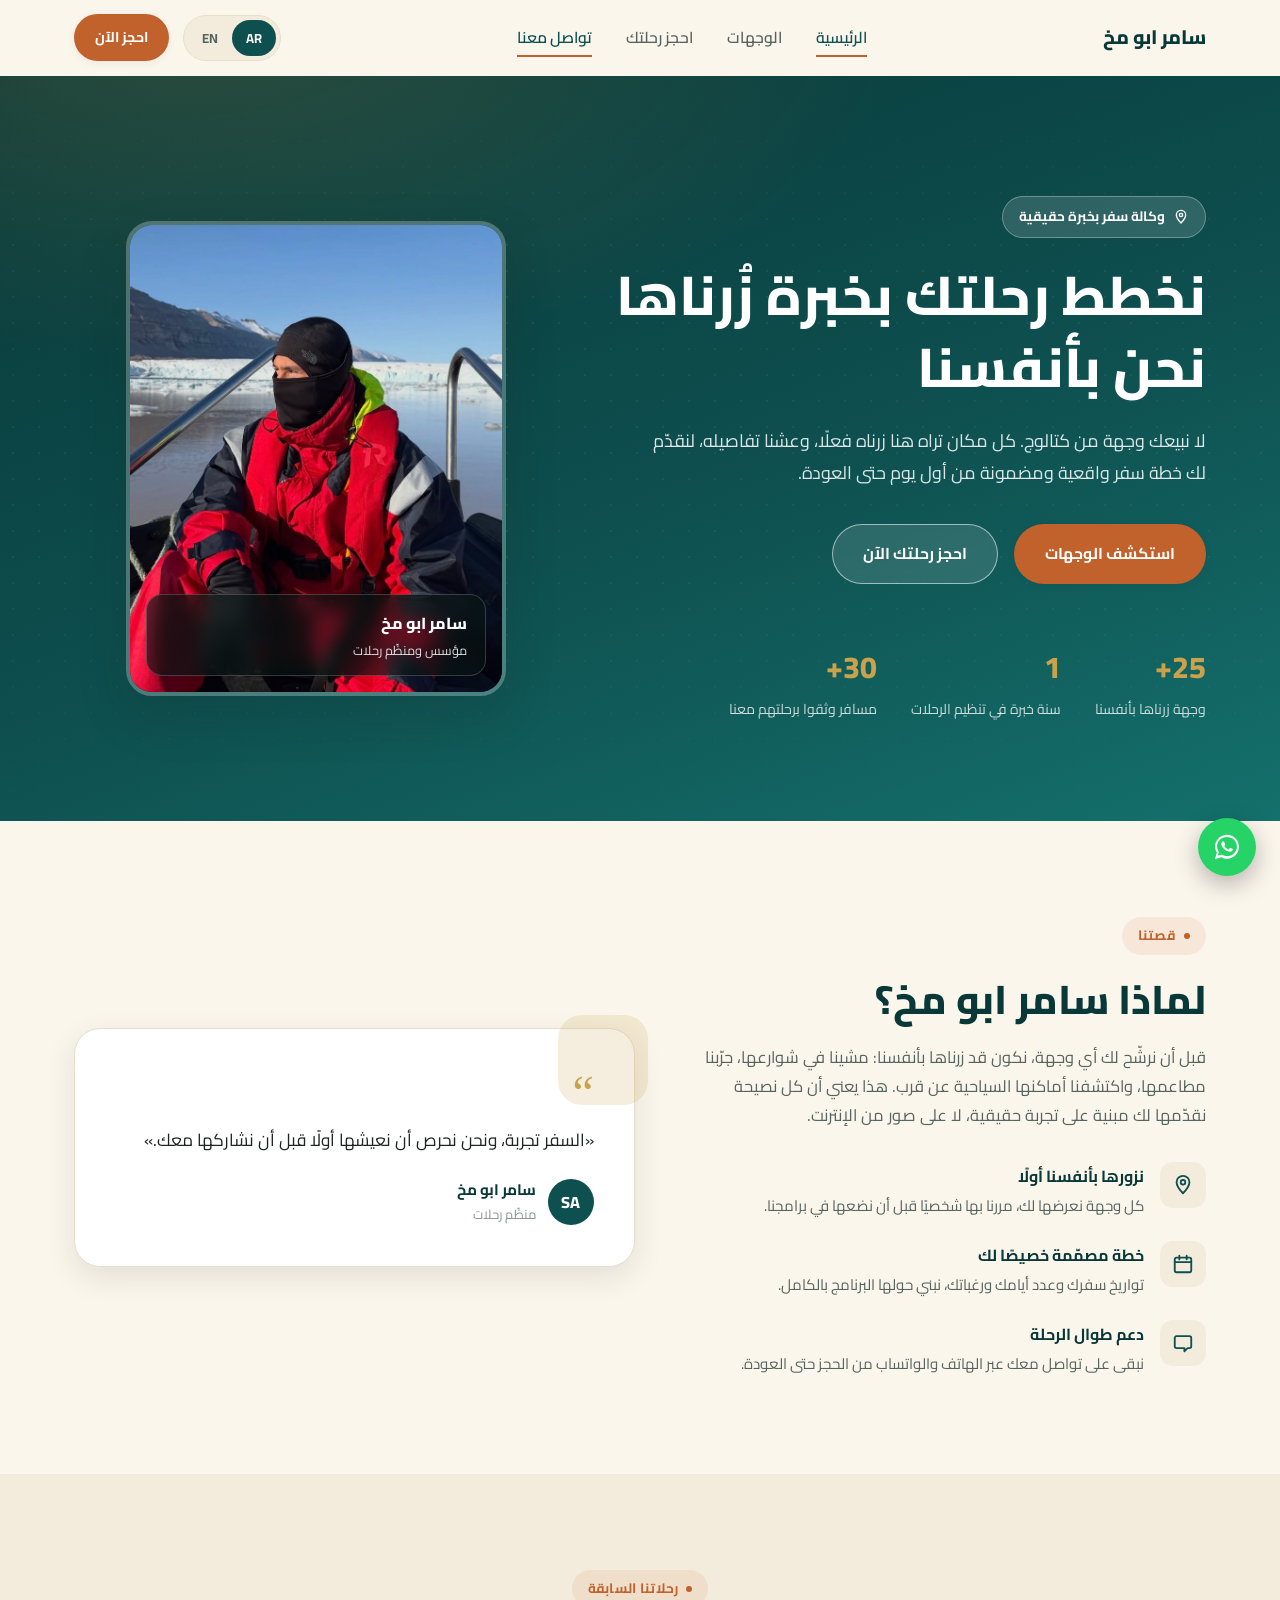
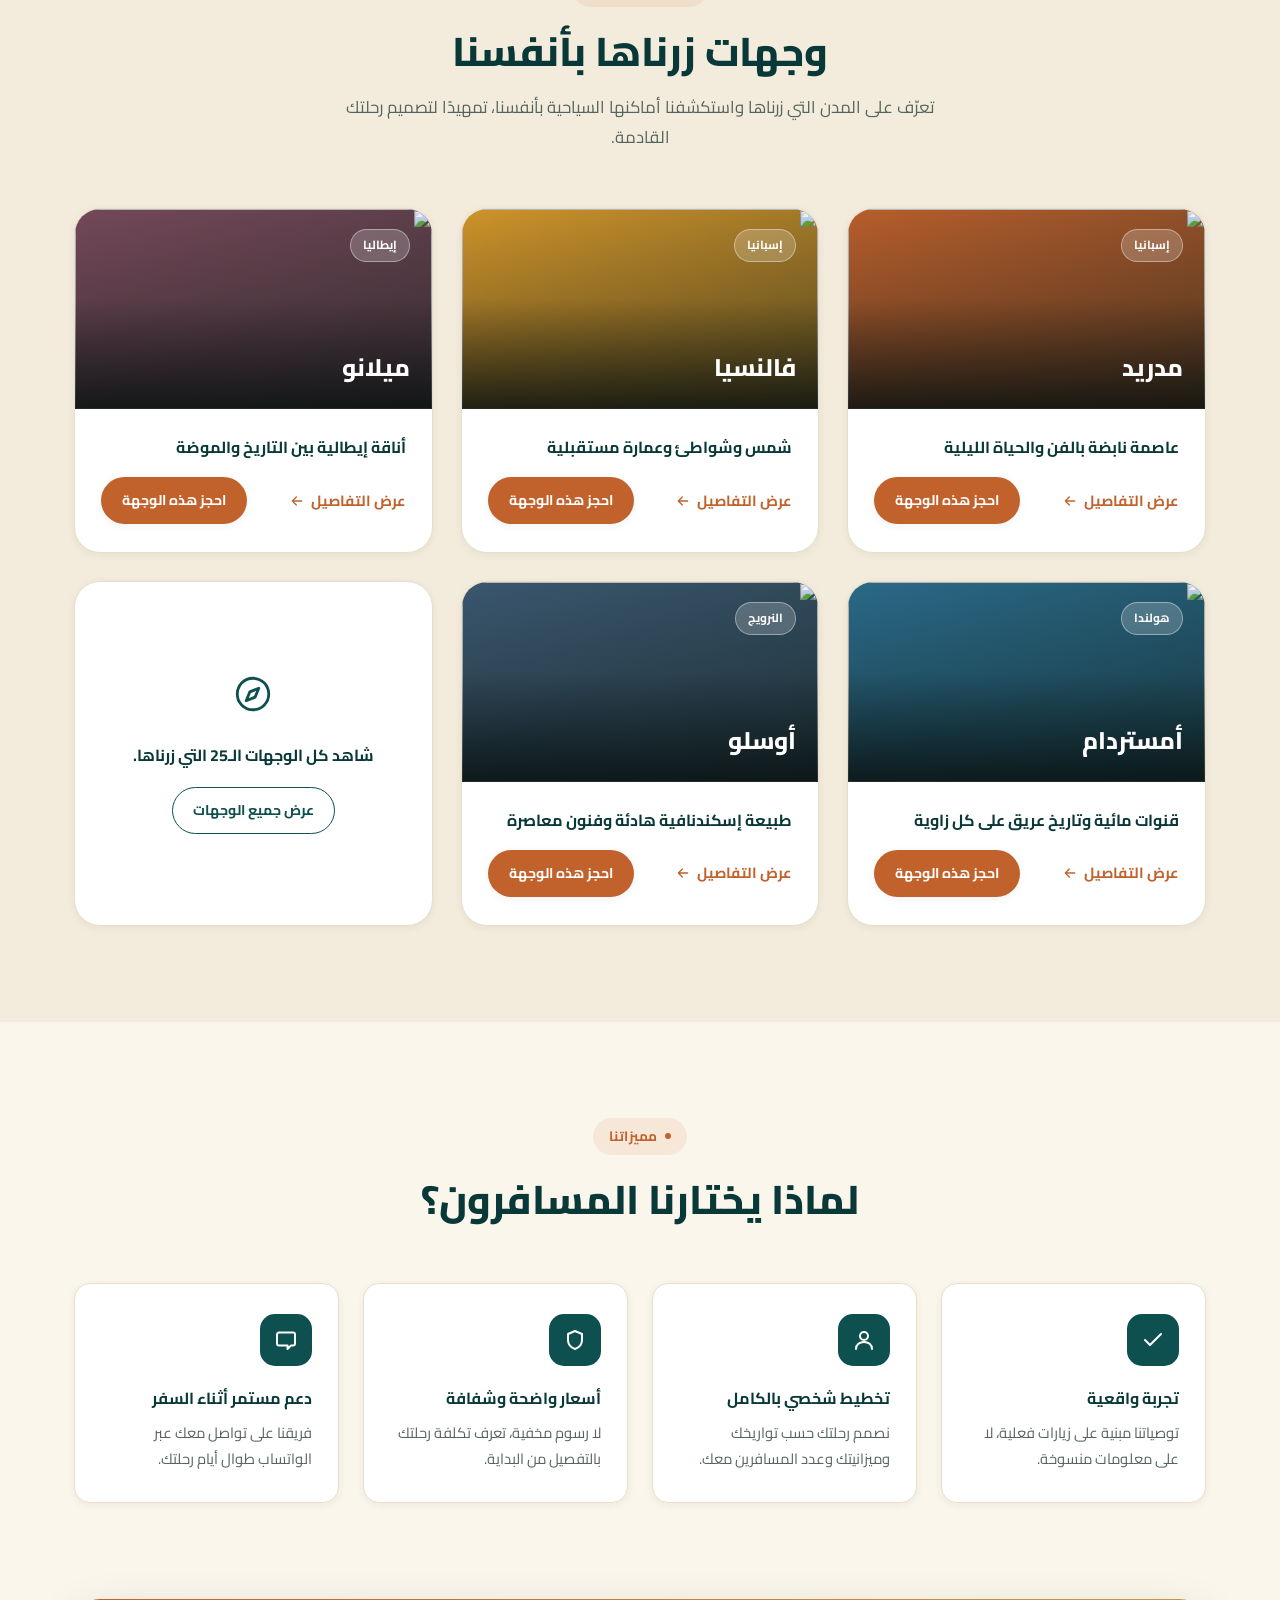
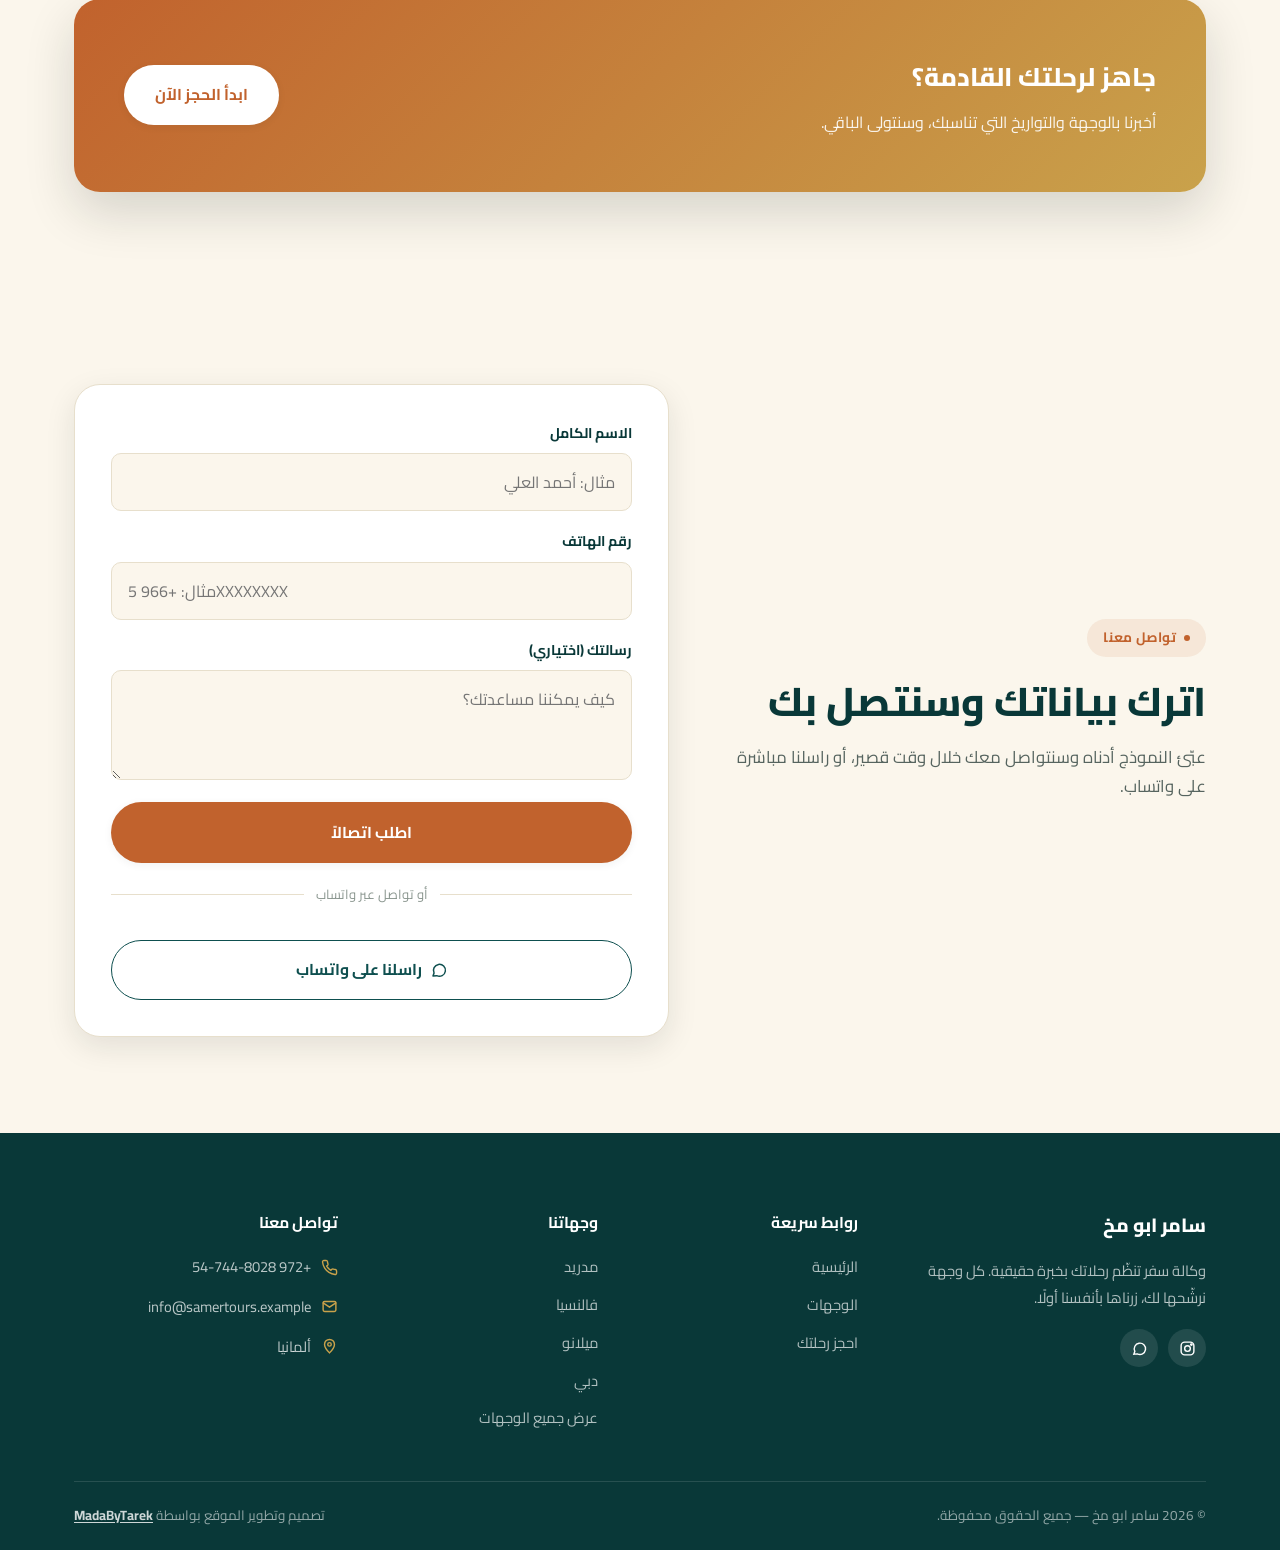
==== index.html @ 6be9bb7d "Initial commit: Samer Abu Mock travel agency website Bilingual (Arabic/English) static site with: - " ====
<!DOCTYPE html>
<html lang="ar" dir="rtl">
<head>
<meta charset="UTF-8">
<meta name="viewport" content="width=device-width, initial-scale=1.0">
<title data-i18n-title="hero_title">سامر ابو مخ | وكالة سفر بخبرة حقيقية</title>
<meta name="description" content="سامر ابو مخ: وكالة سفر تنظّم رحلاتك بخبرة حقيقية. نزور الوجهة بأنفسنا قبل أن نرشّحها لك.">
<link rel="icon" href="data:image/svg+xml,%3Csvg xmlns='http://www.w3.org/2000/svg' viewBox='0 0 24 24'%3E%3Crect width='24' height='24' rx='6' fill='%230E4F4F'/%3E%3Cpath d='M12 5l2.5 5L20 12l-5.5 2L12 19l-2.5-5L4 12l5.5-2z' fill='%23C9A24B'/%3E%3C/svg%3E">
<link rel="stylesheet" href="assets/css/style.css">
</head>
<body>
<a class="skip-link" href="#main" data-i18n="skip_to_content">تخطي إلى المحتوى</a>

<!-- ============ HEADER ============ -->
<header class="site-header">
  <div class="container header-inner">
    <a href="index.html" class="brand">
      <span data-i18n="brand_name">سامر ابو مخ</span>
    </a>
    <nav class="main-nav" id="mainNav">
      <a href="index.html" data-i18n="nav_home">الرئيسية</a>
      <a href="destinations.html" data-i18n="nav_destinations">الوجهات</a>
      <a href="booking.html" data-i18n="nav_booking">احجز رحلتك</a>
      <a href="index.html#contact" data-i18n="nav_contact">تواصل معنا</a>
    </nav>
    <div class="header-actions">
      <div class="lang-switch" role="group" aria-label="Language / اللغة">
        <button type="button" class="lang-btn" data-lang="ar">AR</button>
        <button type="button" class="lang-btn" data-lang="en">EN</button>
      </div>
      <a href="booking.html" class="btn btn-primary btn-sm" data-i18n="nav_cta">احجز الآن</a>
      <button class="nav-toggle" id="navToggle" aria-label="menu" aria-expanded="false">☰</button>
    </div>
  </div>
</header>

<main id="main">

  <!-- ============ HERO ============ -->
  <section class="hero">
    <div class="container hero-inner">
      <div>
        <div class="hero-eyebrow reveal">
          <svg viewBox="0 0 24 24" fill="none" stroke="currentColor" stroke-width="2" stroke-linecap="round" stroke-linejoin="round"><path d="M12 21s7-7.2 7-12a7 7 0 1 0-14 0c0 4.8 7 12 7 12z"/><circle cx="12" cy="9" r="2.5"/></svg>
          <span data-i18n="hero_eyebrow">وكالة سفر بخبرة حقيقية</span>
        </div>
        <h1 class="hero-title reveal" data-i18n="hero_title">نخطط رحلتك بخبرة زُرناها نحن بأنفسنا</h1>
        <p class="hero-subtitle reveal reveal-delay-1" data-i18n="hero_subtitle">لا نبيعك وجهة من كتالوج. كل مكان تراه هنا زرناه فعلًا، وعشنا تفاصيله، لنقدّم لك خطة سفر واقعية ومضمونة من أول يوم حتى العودة.</p>
        <div class="hero-actions reveal reveal-delay-2">
          <a href="destinations.html" class="btn btn-primary" data-i18n="hero_cta_primary">استكشف الوجهات</a>
          <a href="booking.html" class="btn btn-ghost-light" data-i18n="hero_cta_secondary">احجز رحلتك الآن</a>
        </div>
        <div class="hero-stats reveal reveal-delay-3">
          <div>
            <div class="hero-stat-num" data-i18n="stat_destinations_number">25+</div>
            <div class="hero-stat-label" data-i18n="stat_destinations_label">وجهة زرناها بأنفسنا</div>
          </div>
          <div>
            <div class="hero-stat-num" data-i18n="stat_years_number">10+</div>
            <div class="hero-stat-label" data-i18n="stat_years_label">سنوات خبرة في تنظيم الرحلات</div>
          </div>
          <div>
            <div class="hero-stat-num" data-i18n="stat_travelers_number">500+</div>
            <div class="hero-stat-label" data-i18n="stat_travelers_label">مسافر وثقوا برحلتهم معنا</div>
          </div>
        </div>
      </div>

      <div class="hero-visual reveal reveal-delay-2">
        <div class="hero-photo-frame">
          <div class="hero-photo-placeholder">
            <svg viewBox="0 0 24 24" fill="none" stroke="currentColor" stroke-width="1.6" stroke-linecap="round" stroke-linejoin="round"><circle cx="12" cy="8" r="4"/><path d="M4 21c0-4.4 3.6-7 8-7s8 2.6 8 7"/></svg>
            <span data-i18n="hero_photo_placeholder_text">أضف صورة سامر هنا: assets/img/samer-hero.jpg</span>
          </div>
          <img src="assets/img/samer-hero.jpg" data-i18n-alt="hero_photo_alt" alt="" onerror="this.style.display='none'">
          <div class="hero-photo-badge">
            <div class="hero-photo-badge-name" data-i18n="brand_name">سامر ابو مخ</div>
            <div class="hero-photo-badge-role" data-i18n="hero_photo_role">مؤسس ومنظّم رحلات</div>
          </div>
        </div>
      </div>
    </div>
  </section>

  <!-- ============ ABOUT ============ -->
  <section>
    <div class="container about-grid">
      <div class="reveal">
        <div class="eyebrow" data-i18n="about_eyebrow">قصتنا</div>
        <h2 class="section-title" data-i18n="about_title">لماذا سامر ابو مخ؟</h2>
        <p style="margin-top:16px; color:var(--color-ink-soft); font-size:1.03rem;" data-i18n="about_text">قبل أن نرشّح لك أي وجهة، نكون قد زرناها بأنفسنا: مشينا في شوارعها، جرّبنا مطاعمها، واكتشفنا أماكنها السياحية عن قرب. هذا يعني أن كل نصيحة نقدّمها لك مبنية على تجربة حقيقية، لا على صور من الإنترنت.</p>

        <div class="about-points">
          <div class="about-point">
            <span class="about-point-icon"><svg viewBox="0 0 24 24" fill="none" stroke="currentColor" stroke-width="2" stroke-linecap="round" stroke-linejoin="round"><path d="M12 21s7-7.2 7-12a7 7 0 1 0-14 0c0 4.8 7 12 7 12z"/><circle cx="12" cy="9" r="2.5"/></svg></span>
            <div>
              <div class="about-point-title" data-i18n="about_point_1_title">نزورها بأنفسنا أولًا</div>
              <div class="about-point-desc" data-i18n="about_point_1_desc">كل وجهة نعرضها لك، مررنا بها شخصيًا قبل أن نضعها في برامجنا.</div>
            </div>
          </div>
          <div class="about-point">
            <span class="about-point-icon"><svg viewBox="0 0 24 24" fill="none" stroke="currentColor" stroke-width="2" stroke-linecap="round" stroke-linejoin="round"><rect x="3" y="5" width="18" height="16" rx="2"/><path d="M3 10h18M8 3v4M16 3v4"/></svg></span>
            <div>
              <div class="about-point-title" data-i18n="about_point_2_title">خطة مصمّمة خصيصًا لك</div>
              <div class="about-point-desc" data-i18n="about_point_2_desc">تواريخ سفرك وعدد أيامك ورغباتك، نبني حولها البرنامج بالكامل.</div>
            </div>
          </div>
          <div class="about-point">
            <span class="about-point-icon"><svg viewBox="0 0 24 24" fill="none" stroke="currentColor" stroke-width="2" stroke-linecap="round" stroke-linejoin="round"><path d="M21 15.5a2 2 0 0 1-2 2h-2l-3.5 3.5V17.5H5a2 2 0 0 1-2-2v-9a2 2 0 0 1 2-2h14a2 2 0 0 1 2 2z"/></svg></span>
            <div>
              <div class="about-point-title" data-i18n="about_point_3_title">دعم طوال الرحلة</div>
              <div class="about-point-desc" data-i18n="about_point_3_desc">نبقى على تواصل معك عبر الهاتف والواتساب من الحجز حتى العودة.</div>
            </div>
          </div>
        </div>
      </div>

      <div class="about-panel reveal reveal-delay-1">
        <div class="quote-mark">“</div>
        <p data-i18n="about_quote">«السفر تجربة، ونحن نحرص أن نعيشها أولًا قبل أن نشاركها معك.»</p>
        <div class="about-panel-foot">
          <span class="about-panel-avatar">SA</span>
          <div>
            <div class="about-panel-name" data-i18n="about_quote_name">سامر ابو مخ</div>
            <div class="about-panel-role" data-i18n="about_quote_role">منظّم رحلات</div>
          </div>
        </div>
      </div>
    </div>
  </section>

  <!-- ============ FEATURED DESTINATIONS ============ -->
  <section class="section-alt">
    <div class="container">
      <div class="section-head reveal">
        <div class="eyebrow" data-i18n="section_destinations_eyebrow">رحلاتنا السابقة</div>
        <h2 class="section-title" data-i18n="section_destinations_title">وجهات زرناها بأنفسنا</h2>
        <p class="section-subtitle" data-i18n="section_destinations_subtitle">تعرّف على المدن التي زرناها واستكشفنا أماكنها السياحية بأنفسنا، تمهيدًا لتصميم رحلتك القادمة.</p>
      </div>

      <div class="dest-grid" id="featuredDestGrid">
        <!-- Featured cards injected by assets/js/main.js from DESTINATIONS data -->
      </div>
    </div>
  </section>

  <!-- ============ WHY CHOOSE US ============ -->
  <section>
    <div class="container">
      <div class="section-head reveal">
        <div class="eyebrow" data-i18n="why_eyebrow">مميزاتنا</div>
        <h2 class="section-title" data-i18n="why_title">لماذا يختارنا المسافرون؟</h2>
      </div>
      <div class="why-grid">
        <div class="why-card reveal">
          <span class="why-icon"><svg viewBox="0 0 24 24" fill="none" stroke="#fff" stroke-width="2" stroke-linecap="round" stroke-linejoin="round"><path d="M20 6L9 17l-5-5"/></svg></span>
          <div class="why-title" data-i18n="why_1_title">تجربة واقعية</div>
          <div class="why-desc" data-i18n="why_1_desc">توصياتنا مبنية على زيارات فعلية، لا على معلومات منسوخة.</div>
        </div>
        <div class="why-card reveal reveal-delay-1">
          <span class="why-icon"><svg viewBox="0 0 24 24" fill="none" stroke="#fff" stroke-width="2" stroke-linecap="round" stroke-linejoin="round"><circle cx="12" cy="8" r="4"/><path d="M4 21c0-4.4 3.6-7 8-7s8 2.6 8 7"/></svg></span>
          <div class="why-title" data-i18n="why_2_title">تخطيط شخصي بالكامل</div>
          <div class="why-desc" data-i18n="why_2_desc">نصمم رحلتك حسب تواريخك وميزانيتك وعدد المسافرين معك.</div>
        </div>
        <div class="why-card reveal reveal-delay-2">
          <span class="why-icon"><svg viewBox="0 0 24 24" fill="none" stroke="#fff" stroke-width="2" stroke-linecap="round" stroke-linejoin="round"><path d="M12 3l7 3v6c0 4.5-3 7.5-7 9-4-1.5-7-4.5-7-9V6z"/></svg></span>
          <div class="why-title" data-i18n="why_3_title">أسعار واضحة وشفافة</div>
          <div class="why-desc" data-i18n="why_3_desc">لا رسوم مخفية، تعرف تكلفة رحلتك بالتفصيل من البداية.</div>
        </div>
        <div class="why-card reveal reveal-delay-3">
          <span class="why-icon"><svg viewBox="0 0 24 24" fill="none" stroke="#fff" stroke-width="2" stroke-linecap="round" stroke-linejoin="round"><path d="M21 15.5a2 2 0 0 1-2 2h-2l-3.5 3.5V17.5H5a2 2 0 0 1-2-2v-9a2 2 0 0 1 2-2h14a2 2 0 0 1 2 2z"/></svg></span>
          <div class="why-title" data-i18n="why_4_title">دعم مستمر أثناء السفر</div>
          <div class="why-desc" data-i18n="why_4_desc">فريقنا على تواصل معك عبر الواتساب طوال أيام رحلتك.</div>
        </div>
      </div>
    </div>
  </section>

  <!-- ============ CTA BANNER ============ -->
  <section style="padding-top:0;">
    <div class="container">
      <div class="cta-banner reveal">
        <div>
          <div class="cta-banner-title" data-i18n="cta_banner_title">جاهز لرحلتك القادمة؟</div>
          <div class="cta-banner-sub" data-i18n="cta_banner_sub">أخبرنا بالوجهة والتواريخ التي تناسبك، وسنتولى الباقي.</div>
        </div>
        <a href="booking.html" class="btn btn-primary" data-i18n="cta_banner_button">ابدأ الحجز الآن</a>
      </div>
    </div>
  </section>

  <!-- ============ CONTACT US (call-back form) ============ -->
  <section id="contact">
    <div class="container contact-grid">
      <div class="reveal">
        <div class="eyebrow" data-i18n="contact_section_eyebrow">تواصل معنا</div>
        <h2 class="section-title" data-i18n="contact_section_title">اترك بياناتك وسنتصل بك</h2>
        <p class="section-subtitle" style="margin-inline:0;" data-i18n="contact_section_subtitle">عبّئ النموذج أدناه وسنتواصل معك خلال وقت قصير، أو راسلنا مباشرة على واتساب.</p>
      </div>

      <div class="reveal reveal-delay-1">
        <div class="contact-form-card" id="contactFormCard">
          <form id="contactForm" novalidate>
            <input type="hidden" name="_subject" value="طلب تواصل جديد من موقع سامر ابو مخ">
            <input type="text" name="_gotcha" style="display:none">

            <div class="form-group" style="margin-bottom:18px;">
              <label for="contactName" data-i18n="contact_form_name_label">الاسم الكامل <span class="req">*</span></label>
              <input type="text" id="contactName" name="name" class="form-control" required data-i18n-placeholder="contact_form_name_placeholder" placeholder="مثال: أحمد العلي">
            </div>
            <div class="form-group" style="margin-bottom:18px;">
              <label for="contactPhone" data-i18n="contact_form_phone_label">رقم الهاتف <span class="req">*</span></label>
              <input type="tel" id="contactPhone" name="phone" class="form-control" required data-i18n-placeholder="form_phone_placeholder" placeholder="مثال: +966 5XXXXXXXX">
            </div>
            <div class="form-group" style="margin-bottom:22px;">
              <label for="contactMessage" data-i18n="contact_form_message_label">رسالتك (اختياري)</label>
              <textarea id="contactMessage" name="message" class="form-control" data-i18n-placeholder="contact_form_message_placeholder" placeholder="كيف يمكننا مساعدتك؟"></textarea>
            </div>

            <button type="submit" class="btn btn-primary btn-block" id="contactSubmitBtn">
              <span id="contactSubmitLabel" data-i18n="contact_form_submit">اطلب اتصالاً</span>
            </button>
          </form>

          <div class="contact-form-divider" data-i18n="contact_form_whatsapp_cta">أو تواصل عبر واتساب</div>
          <a href="https://wa.me/972547448028" target="_blank" rel="noopener" class="btn btn-outline contact-whatsapp-btn">
            <svg viewBox="0 0 24 24" width="18" height="18" fill="none" stroke="currentColor" stroke-width="2" stroke-linecap="round" stroke-linejoin="round"><path d="M4 20l1.4-4A8 8 0 1 1 9 19.6z"/></svg>
            <span data-i18n="booking_whatsapp_us">راسلنا على واتساب</span>
          </a>
        </div>

        <div class="form-status success hidden" id="contactFormSuccess">
          <svg viewBox="0 0 24 24" fill="none" stroke="currentColor" stroke-width="2" stroke-linecap="round" stroke-linejoin="round"><circle cx="12" cy="12" r="10"/><path d="M8 12l3 3 5-6"/></svg>
          <div>
            <div class="form-status-title" data-i18n="contact_form_success_title">تم استلام طلبك!</div>
            <div class="form-status-text" data-i18n="contact_form_success_text">شكرًا لك، سنتصل بك في أقرب وقت ممكن.</div>
          </div>
        </div>
        <div class="form-status error hidden" id="contactFormError">
          <svg viewBox="0 0 24 24" fill="none" stroke="currentColor" stroke-width="2" stroke-linecap="round" stroke-linejoin="round"><circle cx="12" cy="12" r="10"/><path d="M12 8v5M12 16h.01"/></svg>
          <div>
            <div class="form-status-title" data-i18n="form_error_title">لم نتمكن من إرسال طلبك</div>
            <div class="form-status-text" data-i18n="form_error_text">حدث خطأ أثناء إرسال الطلب. حاول مرة أخرى أو تواصل معنا مباشرة عبر الواتساب.</div>
          </div>
        </div>
      </div>
    </div>
  </section>

</main>

<!-- ============ FOOTER ============ -->
<footer class="site-footer">
  <div class="container">
    <div class="footer-grid">
      <div>
        <div class="footer-brand">
          <span data-i18n="brand_name">سامر ابو مخ</span>
        </div>
        <p class="footer-about-text" data-i18n="footer_about_text">وكالة سفر تنظّم رحلاتك بخبرة حقيقية. كل وجهة نرشّحها لك، زرناها بأنفسنا أولًا.</p>
        <div class="footer-social">
          <a href="https://www.instagram.com/samer315/" target="_blank" rel="noopener" aria-label="Instagram"><svg viewBox="0 0 24 24" fill="none" stroke="#fff" stroke-width="2"><rect x="3" y="3" width="18" height="18" rx="5"/><circle cx="12" cy="12" r="4"/><circle cx="17.5" cy="6.5" r="1"/></svg></a>
          <a href="#" aria-label="WhatsApp"><svg viewBox="0 0 24 24" fill="none" stroke="#fff" stroke-width="2"><path d="M4 20l1.4-4A8 8 0 1 1 9 19.6z"/></svg></a>
        </div>
      </div>

      <div>
        <div class="footer-col-title" data-i18n="footer_links_title">روابط سريعة</div>
        <div class="footer-links">
          <a href="index.html" data-i18n="nav_home">الرئيسية</a>
          <a href="destinations.html" data-i18n="nav_destinations">الوجهات</a>
          <a href="booking.html" data-i18n="nav_booking">احجز رحلتك</a>
        </div>
      </div>

      <div>
        <div class="footer-col-title" data-i18n="footer_destinations_title">وجهاتنا</div>
        <div class="footer-links">
          <a href="destination.html?id=madrid" data-i18n="dest_madrid_name">مدريد</a>
          <a href="destination.html?id=valencia" data-i18n="dest_valencia_name">فالنسيا</a>
          <a href="destination.html?id=milano" data-i18n="dest_milano_name">ميلانو</a>
          <a href="destination.html?id=dubai" data-i18n="dest_dubai_name">دبي</a>
          <a href="destinations.html" data-i18n="view_all_destinations">عرض جميع الوجهات</a>
        </div>
      </div>

      <div>
        <div class="footer-col-title" data-i18n="footer_contact_title">تواصل معنا</div>
        <div class="footer-contact-item">
          <svg viewBox="0 0 24 24" fill="none" stroke="currentColor" stroke-width="2" stroke-linecap="round" stroke-linejoin="round"><path d="M22 16.9v3a2 2 0 0 1-2.2 2 19.8 19.8 0 0 1-8.6-3 19.5 19.5 0 0 1-6-6 19.8 19.8 0 0 1-3-8.7A2 2 0 0 1 4.1 2h3a2 2 0 0 1 2 1.7c.1 1 .3 2 .7 2.9a2 2 0 0 1-.4 2.1L8 10a16 16 0 0 0 6 6l1.3-1.4a2 2 0 0 1 2.1-.4c.9.4 1.9.6 2.9.7a2 2 0 0 1 1.7 2z"/></svg>
          <span data-i18n="footer_phone_value">+972 54-744-8028</span>
        </div>
        <div class="footer-contact-item">
          <svg viewBox="0 0 24 24" fill="none" stroke="currentColor" stroke-width="2" stroke-linecap="round" stroke-linejoin="round"><rect x="3" y="5" width="18" height="14" rx="2"/><path d="M3 7l9 6 9-6"/></svg>
          <span data-i18n="footer_email_value">info@samertours.example</span>
        </div>
        <div class="footer-contact-item">
          <svg viewBox="0 0 24 24" fill="none" stroke="currentColor" stroke-width="2" stroke-linecap="round" stroke-linejoin="round"><path d="M12 21s7-7.2 7-12a7 7 0 1 0-14 0c0 4.8 7 12 7 12z"/><circle cx="12" cy="9" r="2.5"/></svg>
          <span data-i18n="footer_address_value">ألمانيا</span>
        </div>
      </div>
    </div>

    <div class="footer-bottom">
      <span>© <span id="year">2026</span> <span data-i18n="brand_name">سامر ابو مخ</span> — <span data-i18n="footer_rights">جميع الحقوق محفوظة.</span></span>
      <span class="footer-credit-wrap"><span data-i18n="footer_credit">تصميم وتطوير الموقع بواسطة</span> <a href="https://mada-creative.github.io/madabytarek/" target="_blank" rel="noopener" class="footer-credit-link">MadaByTarek</a></span>
    </div>
  </div>
</footer>

<!-- ============ FLOATING WHATSAPP BUTTON ============ -->
<a href="https://wa.me/972547448028" target="_blank" rel="noopener" class="whatsapp-float" data-i18n-aria-label="whatsapp_float_label" aria-label="WhatsApp">
  <svg viewBox="0 0 32 32" fill="#fff"><path d="M16 3C9 3 3.3 8.6 3.3 15.5c0 2.4.7 4.7 1.9 6.7L3 29l7-2.1c1.9 1.1 4 1.6 6 1.6 7 0 12.7-5.6 12.7-12.5C28.7 8.6 23 3 16 3zm0 22.7c-1.9 0-3.7-.5-5.3-1.5l-.4-.2-4.2 1.2 1.2-4-.3-.4a10.1 10.1 0 0 1-1.6-5.4c0-5.6 4.6-10.1 10.6-10.1s10.6 4.5 10.6 10.1S22 25.7 16 25.7zm5.8-7.6c-.3-.2-1.9-.9-2.2-1-.3-.1-.5-.2-.7.2-.2.3-.8 1-.9 1.2-.2.2-.3.2-.6.1-.3-.2-1.3-.5-2.5-1.5-.9-.8-1.5-1.8-1.7-2.1-.2-.3 0-.5.1-.6.1-.1.3-.3.4-.5.1-.2.2-.3.3-.5.1-.2 0-.4 0-.5-.1-.2-.7-1.7-1-2.3-.2-.6-.5-.5-.7-.5h-.6c-.2 0-.5.1-.8.4-.3.3-1 1-1 2.4s1.1 2.8 1.2 3c.1.2 2.1 3.2 5.1 4.4.7.3 1.3.5 1.7.6.7.2 1.4.2 1.9.1.6-.1 1.9-.8 2.1-1.5.3-.7.3-1.4.2-1.5-.1-.2-.3-.2-.6-.4z"/></svg>
</a>

<script src="assets/js/i18n.js"></script>
<script src="assets/js/config.js"></script>
<script src="assets/js/destinations-data.js"></script>
<script src="assets/js/render-destinations.js"></script>
<script src="assets/js/main.js"></script>
<script src="assets/js/contact-form.js"></script>
</body>
</html>
---- assets/css/style.css ----
/* =========================================================
   Samer Tours — Stylesheet
   Design system: warm travel palette, bilingual (AR/EN) RTL-first
   ========================================================= */

@import url('https://fonts.googleapis.com/css2?family=Cairo:wght@400;500;600;700;800&display=swap');

:root{
  /* Colors */
  --color-bg: #FBF6EC;
  --color-surface: #FFFFFF;
  --color-surface-alt: #F3ECDC;
  --color-ink: #1E2422;
  --color-ink-soft: #56645F;
  --color-ink-faint: #8A968F;
  --color-border: #E7DFCC;

  --color-primary: #0E4F4F;
  --color-primary-dark: #093838;
  --color-primary-light: #14706C;
  --color-accent: #C1622D;
  --color-accent-light: #E08A4F;
  --color-gold: #C9A24B;

  --color-success-bg: #EAF6EE;
  --color-success-ink: #1E6B3C;
  --color-error-bg: #FBEAE7;
  --color-error-ink: #A5341C;

  /* City accents */
  --city-madrid: #C1622D;
  --city-valencia: #D99A2B;
  --city-milano: #7A4B5C;
  --city-amsterdam: #2C6E8E;
  --city-oslo: #3D5A73;

  /* Type */
  --font-base: 'Cairo', 'Segoe UI', Tahoma, sans-serif;

  /* Radii / shadow */
  --radius-sm: 10px;
  --radius-md: 16px;
  --radius-lg: 26px;
  --radius-pill: 999px;
  --shadow-sm: 0 2px 8px rgba(20, 30, 27, .06);
  --shadow-md: 0 10px 30px rgba(20, 30, 27, .10);
  --shadow-lg: 0 20px 50px rgba(20, 30, 27, .16);

  /* Layout */
  --container: 1180px;
  --header-h: 76px;
}

/* ---------- Reset ---------- */
*, *::before, *::after{ box-sizing: border-box; }
html{ scroll-behavior: smooth; }
body{
  margin: 0;
  background: var(--color-bg);
  color: var(--color-ink);
  font-family: var(--font-base);
  line-height: 1.75;
  -webkit-font-smoothing: antialiased;
  overflow-x: hidden;
}
img{ max-width: 100%; display: block; }
a{ color: inherit; text-decoration: none; }
ul{ margin: 0; padding: 0; list-style: none; }
h1,h2,h3,h4,p,figure{ margin: 0; }
button{ font-family: inherit; cursor: pointer; }
input, select, textarea{ font-family: inherit; font-size: 1rem; }
::selection{ background: var(--color-gold); color: var(--color-primary-dark); }

html[dir="ltr"] body{ letter-spacing: 0; }

.container{
  width: 100%;
  max-width: var(--container);
  margin-inline: auto;
  padding-inline: 24px;
}

section{ padding-block: 96px; }
@media (max-width: 720px){ section{ padding-block: 64px; } }

/* ---------- Reveal on scroll ---------- */
.reveal{ opacity: 0; transform: translateY(24px); transition: opacity .7s ease, transform .7s ease; }
.reveal.in-view{ opacity: 1; transform: translateY(0); }
.reveal-delay-1{ transition-delay: .08s; }
.reveal-delay-2{ transition-delay: .16s; }
.reveal-delay-3{ transition-delay: .24s; }
.reveal-delay-4{ transition-delay: .32s; }

/* ---------- Buttons ---------- */
.btn{
  display: inline-flex;
  align-items: center;
  justify-content: center;
  gap: 8px;
  padding: 15px 30px;
  border-radius: var(--radius-pill);
  font-weight: 700;
  font-size: .98rem;
  border: 1.5px solid transparent;
  transition: transform .18s ease, box-shadow .18s ease, background-color .18s ease, color .18s ease, border-color .18s ease;
  white-space: nowrap;
}
.btn-sm{ padding: 10px 20px; font-size: .88rem; }
.btn-primary{ background: var(--color-accent); color: #fff; box-shadow: var(--shadow-sm); }
.btn-primary:hover{ background: var(--color-accent-light); transform: translateY(-2px); box-shadow: var(--shadow-md); }
.btn-outline{ background: transparent; color: var(--color-primary); border-color: var(--color-primary); }
.btn-outline:hover{ background: var(--color-primary); color: #fff; transform: translateY(-2px); }
.btn-ghost-light{ background: rgba(255,255,255,.12); color: #fff; border-color: rgba(255,255,255,.55); backdrop-filter: blur(4px); }
.btn-ghost-light:hover{ background: rgba(255,255,255,.22); transform: translateY(-2px); }
.btn-block{ width: 100%; }
.btn[disabled]{ opacity: .65; cursor: not-allowed; transform: none !important; }

/* ---------- Eyebrow / section heading ---------- */
.eyebrow{
  display: inline-flex;
  align-items: center;
  gap: 8px;
  font-size: .85rem;
  font-weight: 700;
  letter-spacing: .02em;
  color: var(--color-accent);
  background: rgba(193, 98, 45, .1);
  padding: 7px 16px;
  border-radius: var(--radius-pill);
  margin-bottom: 18px;
}
.eyebrow::before{ content: ""; width: 6px; height: 6px; border-radius: 50%; background: var(--color-accent); }

.section-head{ max-width: 640px; margin-inline: auto; text-align: center; margin-bottom: 56px; }
.section-head.align-start{ margin-inline: 0; text-align: start; }
.section-title{ font-size: clamp(1.7rem, 3.2vw, 2.5rem); font-weight: 800; color: var(--color-primary-dark); line-height: 1.35; }
.section-subtitle{ margin-top: 14px; color: var(--color-ink-soft); font-size: 1.05rem; }

/* ---------- Header ---------- */
.site-header{
  position: sticky; top: 0; z-index: 100;
  background: rgba(251, 246, 236, .85);
  backdrop-filter: blur(10px);
  border-bottom: 1px solid transparent;
  border-radius: 0;
  margin-inline: 0;
  transition: box-shadow .25s ease, border-color .25s ease, background-color .25s ease,
              height .25s ease, top .3s ease, margin .3s ease, border-radius .3s ease;
  height: var(--header-h);
  display: flex;
  align-items: center;
}
.site-header.scrolled{
  top: 10px;
  margin-inline: 12px;
  height: 60px;
  border-radius: var(--radius-lg);
  box-shadow: var(--shadow-md);
  border-color: var(--color-border);
  background: rgba(251, 246, 236, .96);
}
@media (min-width: 768px){
  .site-header.scrolled{ margin-inline: 28px; }
}
@media (min-width: 1200px){
  .site-header.scrolled{ margin-inline: 56px; top: 14px; }
}
.header-inner{ display: flex; align-items: center; justify-content: space-between; gap: 24px; }

.brand{ display: flex; align-items: center; gap: 10px; font-weight: 800; font-size: 1.22rem; color: var(--color-primary-dark); flex-shrink: 0; transition: font-size .25s ease; }
.site-header.scrolled .brand{ font-size: 1.05rem; }
.brand-mark{ width: 38px; height: 38px; border-radius: 11px; background: var(--color-primary); display: flex; align-items: center; justify-content: center; flex-shrink: 0; transition: width .25s ease, height .25s ease; }
.site-header.scrolled .brand-mark{ width: 32px; height: 32px; }
.brand-mark svg{ width: 20px; height: 20px; }

.main-nav{ display: flex; align-items: center; gap: 34px; }
.main-nav a{ font-weight: 600; color: var(--color-ink-soft); font-size: .98rem; position: relative; padding-block: 6px; transition: color .2s ease; }
.main-nav a:hover, .main-nav a.active{ color: var(--color-primary); }
.main-nav a::after{
  content: ""; position: absolute; inset-inline-start: 0; bottom: 0; height: 2px; width: 0;
  background: var(--color-accent); transition: width .22s ease;
}
.main-nav a:hover::after, .main-nav a.active::after{ width: 100%; }

.header-actions{ display: flex; align-items: center; gap: 14px; }
.lang-switch{ display: flex; align-items: center; background: var(--color-surface-alt); border-radius: var(--radius-pill); padding: 4px; border: 1px solid var(--color-border); }
.lang-btn{ border: none; background: transparent; padding: 6px 14px; border-radius: var(--radius-pill); font-weight: 700; font-size: .82rem; color: var(--color-ink-soft); transition: all .2s ease; }
.lang-btn.active{ background: var(--color-primary); color: #fff; }

.nav-toggle{ display: none; border: none; background: transparent; font-size: 1.5rem; color: var(--color-primary-dark); line-height: 1; padding: 6px; }

@media (max-width: 960px){
  .main-nav{
    position: fixed; inset-inline: 0; top: var(--header-h);
    background: var(--color-surface); border-bottom: 1px solid var(--color-border);
    flex-direction: column; align-items: stretch; gap: 0; padding: 8px 24px 20px;
    transform: translateY(-8px); opacity: 0; visibility: hidden; pointer-events: none;
    transition: opacity .2s ease, transform .2s ease, visibility .2s;
    box-shadow: var(--shadow-md);
  }
  .main-nav.open{ transform: translateY(0); opacity: 1; visibility: visible; pointer-events: auto; }
  .main-nav a{ padding-block: 14px; border-bottom: 1px solid var(--color-border); }
  .nav-toggle{ display: block; }
  .header-actions .btn-sm{ display: none; }
}

/* ---------- Hero ---------- */
.hero{
  position: relative;
  background: radial-gradient(1200px 600px at 15% -10%, rgba(201,162,75,.18), transparent 60%),
              linear-gradient(160deg, var(--color-primary-dark), var(--color-primary) 55%, var(--color-primary-light));
  color: #fff;
  overflow: hidden;
  padding-block: 120px 100px;
}
.hero::before{
  content: "";
  position: absolute; inset: 0;
  background-image: radial-gradient(rgba(255,255,255,.14) 1.5px, transparent 1.5px);
  background-size: 26px 26px;
  opacity: .35;
  mask-image: linear-gradient(180deg, transparent, #000 25%, #000 70%, transparent);
}
.hero-inner{ position: relative; display: grid; grid-template-columns: 1.1fr .9fr; gap: 56px; align-items: center; }
@media (max-width: 900px){ .hero-inner{ grid-template-columns: 1fr; } }

.hero-eyebrow{ display: inline-flex; align-items: center; gap: 8px; background: rgba(255,255,255,.14); border: 1px solid rgba(255,255,255,.3); padding: 8px 16px; border-radius: var(--radius-pill); font-size: .85rem; font-weight: 700; margin-bottom: 22px; }
.hero-eyebrow svg{ width: 16px; height: 16px; }
.hero-title{ font-size: clamp(2.1rem, 4.4vw, 3.4rem); font-weight: 800; line-height: 1.32; }
.hero-title .accent{ color: var(--color-gold); }
.hero-subtitle{ margin-top: 22px; font-size: 1.12rem; color: rgba(255,255,255,.86); max-width: 560px; }
.hero-actions{ display: flex; flex-wrap: wrap; gap: 16px; margin-top: 36px; }

.hero-stats{ display: flex; gap: 34px; margin-top: 56px; flex-wrap: wrap; }
.hero-stat-num{ font-size: 1.9rem; font-weight: 800; color: var(--color-gold); }
.hero-stat-label{ font-size: .88rem; color: rgba(255,255,255,.78); margin-top: 4px; }

.hero-visual{ position: relative; display: flex; align-items: center; justify-content: center; }
.hero-card{
  background: rgba(255,255,255,.08);
  border: 1px solid rgba(255,255,255,.25);
  border-radius: var(--radius-lg);
  padding: 28px;
  backdrop-filter: blur(6px);
  width: 100%; max-width: 380px;
}
.hero-card-row{ display: flex; align-items: center; gap: 14px; padding-block: 14px; border-bottom: 1px solid rgba(255,255,255,.18); }
.hero-card-row:last-child{ border-bottom: none; }
.hero-card-icon{ width: 42px; height: 42px; border-radius: 12px; background: rgba(255,255,255,.14); display: flex; align-items: center; justify-content: center; flex-shrink: 0; }
.hero-card-icon svg{ width: 22px; height: 22px; }
.hero-card-title{ font-weight: 700; font-size: .96rem; }
.hero-card-sub{ font-size: .82rem; color: rgba(255,255,255,.72); margin-top: 2px; }

/* ---------- About ---------- */
.about-grid{ display: grid; grid-template-columns: .95fr 1.05fr; gap: 64px; align-items: center; }
@media (max-width: 900px){ .about-grid{ grid-template-columns: 1fr; gap: 40px; } }
.about-points{ display: flex; flex-direction: column; gap: 22px; margin-top: 32px; }
.about-point{ display: flex; gap: 16px; align-items: flex-start; }
.about-point-icon{ width: 46px; height: 46px; border-radius: 13px; background: var(--color-surface-alt); display: flex; align-items: center; justify-content: center; flex-shrink: 0; color: var(--color-primary); }
.about-point-icon svg{ width: 22px; height: 22px; }
.about-point-title{ font-weight: 700; color: var(--color-primary-dark); }
.about-point-desc{ font-size: .94rem; color: var(--color-ink-soft); margin-top: 3px; }

.about-panel{
  background: var(--color-surface);
  border: 1px solid var(--color-border);
  border-radius: var(--radius-lg);
  padding: 40px;
  box-shadow: var(--shadow-md);
  position: relative;
}
.about-panel::before{
  content: "";
  position: absolute; inset-inline-start: -14px; top: -14px;
  width: 90px; height: 90px; border-radius: 24px;
  background: var(--color-gold); opacity: .18; z-index: -1;
}
.quote-mark{ font-size: 3rem; color: var(--color-gold); line-height: 1; font-family: Georgia, serif; }
.about-panel p{ font-size: 1.08rem; color: var(--color-ink); margin-top: 8px; }
.about-panel-foot{ margin-top: 22px; display: flex; align-items: center; gap: 12px; }
.about-panel-avatar{ width: 46px; height: 46px; border-radius: 50%; background: var(--color-primary); color: #fff; display: flex; align-items: center; justify-content: center; font-weight: 800; }
.about-panel-name{ font-weight: 700; color: var(--color-primary-dark); font-size: .95rem; }
.about-panel-role{ font-size: .82rem; color: var(--color-ink-faint); }

/* ---------- Destination cards ---------- */
.dest-grid{ display: grid; grid-template-columns: repeat(3, 1fr); gap: 28px; }
@media (max-width: 980px){ .dest-grid{ grid-template-columns: repeat(2, 1fr); } }
@media (max-width: 640px){ .dest-grid{ grid-template-columns: 1fr; } }

.dest-card{
  background: var(--color-surface);
  border-radius: var(--radius-lg);
  overflow: hidden;
  border: 1px solid var(--color-border);
  box-shadow: var(--shadow-sm);
  transition: transform .25s ease, box-shadow .25s ease;
  display: flex; flex-direction: column;
}
.dest-card:hover{ transform: translateY(-6px); box-shadow: var(--shadow-lg); }
.dest-cover-link{ display: block; --c: var(--city-madrid); }
.dest-cover{
  position: relative; min-height: 200px; overflow: hidden;
  background: linear-gradient(150deg, var(--c), color-mix(in srgb, var(--c) 55%, #10201c));
}
.dest-cover-img{ position: absolute; inset: 0; width: 100%; height: 100%; object-fit: cover; transition: transform .5s ease; }
.dest-card:hover .dest-cover-img{ transform: scale(1.07); }
.dest-cover-overlay{
  position: relative; z-index: 1; min-height: 200px; height: 100%;
  display: flex; flex-direction: column; justify-content: space-between;
  padding: 20px 22px; color: #fff;
  background: linear-gradient(180deg, rgba(10,20,18,.05) 0%, rgba(10,20,18,.18) 45%, rgba(8,16,15,.85) 100%);
}
.dest-cover svg{ width: 100%; height: 78px; opacity: .9; }
.dest-cover-icon{ position: absolute; inset-inline: 0; bottom: 0; }
.dest-cover-top{ position: relative; z-index: 1; display: flex; justify-content: space-between; align-items: flex-start; }
.dest-country-badge{ align-self: flex-start; background: rgba(255,255,255,.2); border: 1px solid rgba(255,255,255,.4); font-size: .74rem; font-weight: 700; padding: 5px 12px; border-radius: var(--radius-pill); }
.dest-name{ position: relative; z-index: 1; font-size: 1.5rem; font-weight: 800; margin-top: 0; }

.dest-body{ padding: 24px 26px 28px; display: flex; flex-direction: column; gap: 16px; flex: 1; }
.dest-tagline{ font-weight: 700; color: var(--color-primary-dark); font-size: 1rem; }
.dest-desc{ color: var(--color-ink-soft); font-size: .93rem; }
.dest-card-foot{ margin-top: auto; display: flex; align-items: center; justify-content: space-between; gap: 12px; }
.dest-link{ font-weight: 700; color: var(--color-accent); font-size: .92rem; display: inline-flex; align-items: center; gap: 6px; }
.dest-link svg{ width: 16px; height: 16px; transition: transform .2s ease; }
html[dir="rtl"] .dest-link svg{ transform: rotate(180deg); }
.dest-link:hover svg{ transform: translateX(4px); }
html[dir="rtl"] .dest-link:hover svg{ transform: rotate(180deg) translateX(4px); }

/* ---------- Full destination block (destinations.html) ---------- */
.dest-full{
  background: var(--color-surface);
  border: 1px solid var(--color-border);
  border-radius: var(--radius-lg);
  overflow: hidden;
  box-shadow: var(--shadow-sm);
  margin-bottom: 34px;
  scroll-margin-top: 100px;
}
.dest-full-grid{ display: grid; grid-template-columns: 340px 1fr; }
@media (max-width: 860px){ .dest-full-grid{ grid-template-columns: 1fr; } }
.dest-full-cover{
  --c: var(--city-madrid);
  background: linear-gradient(160deg, var(--c), color-mix(in srgb, var(--c) 50%, #0e1a17));
  color: #fff; padding: 34px 30px; display: flex; flex-direction: column; justify-content: space-between; position: relative; min-height: 280px;
}
.dest-full-cover svg{ width: 100%; height: 92px; }
.dest-full-body{ padding: 34px 34px; }
.dest-full-title-row{ display: flex; align-items: baseline; gap: 12px; flex-wrap: wrap; margin-bottom: 6px; }
.dest-full-name{ font-size: 1.6rem; font-weight: 800; color: var(--color-primary-dark); }
.dest-full-country{ font-size: .9rem; color: var(--color-ink-faint); font-weight: 600; }
.dest-full-tagline{ color: var(--color-accent); font-weight: 700; margin-bottom: 14px; }
.dest-full-desc{ color: var(--color-ink-soft); }

.attractions-title{ margin-top: 26px; margin-bottom: 14px; font-weight: 800; color: var(--color-primary-dark); font-size: 1rem; display: flex; align-items: center; gap: 8px; }
.attractions-title svg{ width: 18px; height: 18px; color: var(--color-accent); }
.attractions-list{ display: grid; grid-template-columns: repeat(2, 1fr); gap: 10px 20px; margin-bottom: 26px; }
@media (max-width: 500px){ .attractions-list{ grid-template-columns: 1fr; } }
.attraction-item{ display: flex; align-items: center; gap: 10px; font-size: .95rem; color: var(--color-ink); }
.attraction-item svg{ width: 17px; height: 17px; color: var(--color-accent); flex-shrink: 0; }

.other-dest-note{
  display: flex; align-items: center; gap: 14px; flex-wrap: wrap; justify-content: space-between;
  background: var(--color-surface-alt); border: 1px dashed var(--color-border);
  border-radius: var(--radius-md); padding: 22px 26px; margin-top: 10px;
}
.other-dest-note p{ font-weight: 600; color: var(--color-primary-dark); }

/* ---------- Why choose us ---------- */
.why-grid{ display: grid; grid-template-columns: repeat(4, 1fr); gap: 24px; }
@media (max-width: 980px){ .why-grid{ grid-template-columns: repeat(2, 1fr); } }
@media (max-width: 560px){ .why-grid{ grid-template-columns: 1fr; } }
.why-card{ background: var(--color-surface); border: 1px solid var(--color-border); border-radius: var(--radius-md); padding: 30px 26px; box-shadow: var(--shadow-sm); transition: transform .2s ease, box-shadow .2s ease; }
.why-card:hover{ transform: translateY(-4px); box-shadow: var(--shadow-md); }
.why-icon{ width: 52px; height: 52px; border-radius: 15px; background: var(--color-primary); color: #fff; display: flex; align-items: center; justify-content: center; margin-bottom: 18px; }
.why-icon svg{ width: 24px; height: 24px; }
.why-title{ font-weight: 700; color: var(--color-primary-dark); margin-bottom: 8px; }
.why-desc{ font-size: .92rem; color: var(--color-ink-soft); }

.section-alt{ background: var(--color-surface-alt); }

/* ---------- CTA banner ---------- */
.cta-banner{
  background: linear-gradient(135deg, var(--color-accent), var(--color-gold));
  border-radius: var(--radius-lg);
  padding: 56px 50px;
  display: flex; align-items: center; justify-content: space-between; gap: 30px; flex-wrap: wrap;
  color: #fff;
  box-shadow: var(--shadow-lg);
}
.cta-banner-title{ font-size: 1.6rem; font-weight: 800; }
.cta-banner-sub{ margin-top: 8px; color: rgba(255,255,255,.9); }
.cta-banner .btn-primary{ background: #fff; color: var(--color-accent); }
.cta-banner .btn-primary:hover{ background: var(--color-primary-dark); color: #fff; }

/* ---------- Footer ---------- */
.site-footer{ background: var(--color-primary-dark); color: rgba(255,255,255,.82); padding-top: 76px; }
.footer-grid{ display: grid; grid-template-columns: 1.4fr 1fr 1fr 1.2fr; gap: 40px; padding-bottom: 50px; border-bottom: 1px solid rgba(255,255,255,.12); }
@media (max-width: 900px){ .footer-grid{ grid-template-columns: 1fr 1fr; } }
@media (max-width: 560px){ .footer-grid{ grid-template-columns: 1fr; } }
.footer-brand{ display: flex; align-items: center; gap: 10px; font-weight: 800; font-size: 1.2rem; color: #fff; margin-bottom: 16px; }
.footer-brand .brand-mark{ background: rgba(255,255,255,.14); }
.footer-about-text{ font-size: .92rem; line-height: 1.8; color: rgba(255,255,255,.68); max-width: 320px; }
.footer-col-title{ color: #fff; font-weight: 700; margin-bottom: 18px; font-size: .98rem; }
.footer-links{ display: flex; flex-direction: column; gap: 12px; }
.footer-links a{ font-size: .92rem; color: rgba(255,255,255,.68); transition: color .2s ease; }
.footer-links a:hover{ color: var(--color-gold); }
.footer-contact-item{ display: flex; align-items: center; gap: 10px; font-size: .92rem; color: rgba(255,255,255,.72); margin-bottom: 14px; }
.footer-contact-item svg{ width: 17px; height: 17px; color: var(--color-gold); flex-shrink: 0; }
.footer-social{ display: flex; gap: 10px; margin-top: 18px; }
.footer-social a{ width: 38px; height: 38px; border-radius: 50%; background: rgba(255,255,255,.1); display: flex; align-items: center; justify-content: center; transition: background .2s ease; }
.footer-social a:hover{ background: var(--color-gold); }
.footer-social svg{ width: 17px; height: 17px; }
.footer-bottom{ display: flex; align-items: center; justify-content: space-between; padding-block: 22px; font-size: .84rem; color: rgba(255,255,255,.56); flex-wrap: wrap; gap: 10px; }
.footer-credit-link{ color: rgba(255,255,255,.8); font-weight: 700; text-decoration: underline; text-underline-offset: 2px; }
.footer-credit-link:hover{ color: var(--color-gold); }

/* ---------- Page hero (inner pages) ---------- */
.page-hero{
  background: linear-gradient(160deg, var(--color-primary-dark), var(--color-primary));
  color: #fff; padding-block: 76px 64px; position: relative; overflow: hidden;
}
.page-hero::before{
  content: ""; position: absolute; inset: 0;
  background-image: radial-gradient(rgba(255,255,255,.12) 1.5px, transparent 1.5px);
  background-size: 24px 24px; opacity: .3;
}
.page-hero-inner{ position: relative; max-width: 720px; }
.page-hero-title{ font-size: clamp(1.8rem, 3.6vw, 2.6rem); font-weight: 800; }
.page-hero-sub{ margin-top: 14px; color: rgba(255,255,255,.85); font-size: 1.05rem; }
.breadcrumb{ display: flex; align-items: center; gap: 8px; font-size: .86rem; color: rgba(255,255,255,.65); margin-bottom: 18px; }
.breadcrumb a{ color: rgba(255,255,255,.85); font-weight: 600; }

/* ---------- Booking page ---------- */
.booking-layout{ display: grid; grid-template-columns: 1.6fr 1fr; gap: 34px; align-items: flex-start; }
@media (max-width: 940px){ .booking-layout{ grid-template-columns: 1fr; } }

.booking-card{
  background: var(--color-surface); border: 1px solid var(--color-border);
  border-radius: var(--radius-lg); padding: 40px; box-shadow: var(--shadow-md);
}
.form-section-title{ font-weight: 800; color: var(--color-primary-dark); font-size: 1.05rem; margin-bottom: 22px; padding-bottom: 14px; border-bottom: 1px solid var(--color-border); display: flex; align-items: center; gap: 8px; }
.form-section-title svg{ width: 19px; height: 19px; color: var(--color-accent); }
.form-section + .form-section{ margin-top: 34px; }

.form-row{ display: grid; grid-template-columns: 1fr 1fr; gap: 20px; margin-bottom: 20px; }
.form-row.cols-3{ grid-template-columns: 1fr 1fr 1fr; }
@media (max-width: 620px){ .form-row, .form-row.cols-3{ grid-template-columns: 1fr; } }

.form-group{ display: flex; flex-direction: column; gap: 8px; }
.form-group label{ font-size: .88rem; font-weight: 700; color: var(--color-primary-dark); }
.form-group .req{ color: var(--color-accent); }
.form-control{
  width: 100%; padding: 13px 16px; border-radius: var(--radius-sm);
  border: 1.5px solid var(--color-border); background: var(--color-bg);
  color: var(--color-ink); transition: border-color .2s ease, box-shadow .2s ease, background-color .2s ease;
}
.form-control:focus{ outline: none; border-color: var(--color-primary); background: #fff; box-shadow: 0 0 0 4px rgba(14,79,79,.1); }
select.form-control{ appearance: none; background-image: url("data:image/svg+xml,%3Csvg xmlns='http://www.w3.org/2000/svg' viewBox='0 0 20 20' fill='none' stroke='%2356645F' stroke-width='2'%3E%3Cpath d='M5 8l5 5 5-5'/%3E%3C/svg%3E"); background-repeat: no-repeat; background-position: left 14px center; background-size: 16px; padding-inline-start: 40px; }
html[dir="rtl"] select.form-control{ background-position: left 14px center; }
textarea.form-control{ resize: vertical; min-height: 110px; }

.checkbox-row{ display: flex; align-items: center; gap: 10px; }
.checkbox-row input[type="checkbox"]{ width: 18px; height: 18px; accent-color: var(--color-primary); }
.checkbox-row label{ font-size: .9rem; color: var(--color-ink-soft); font-weight: 500; }

.hidden{ display: none !important; }

.form-note{ font-size: .82rem; color: var(--color-ink-faint); margin-top: 4px; }
.form-error-text{ font-size: .84rem; color: var(--color-error-ink); margin-top: 4px; }

.form-status{ border-radius: var(--radius-md); padding: 26px 28px; display: flex; gap: 16px; align-items: flex-start; }
.form-status.success{ background: var(--color-success-bg); color: var(--color-success-ink); }
.form-status.error{ background: var(--color-error-bg); color: var(--color-error-ink); }
.form-status svg{ width: 26px; height: 26px; flex-shrink: 0; margin-top: 2px; }
.form-status-title{ font-weight: 800; margin-bottom: 4px; }
.form-status-text{ font-size: .92rem; opacity: .92; }

.booking-sidebar{ display: flex; flex-direction: column; gap: 22px; position: sticky; top: calc(var(--header-h) + 24px); }
.side-card{ background: var(--color-surface); border: 1px solid var(--color-border); border-radius: var(--radius-lg); padding: 30px; box-shadow: var(--shadow-sm); }
.side-card-title{ font-weight: 800; color: var(--color-primary-dark); margin-bottom: 10px; }
.side-card-text{ font-size: .92rem; color: var(--color-ink-soft); margin-bottom: 20px; }
.side-contact-btn{ display: flex; align-items: center; gap: 12px; padding: 14px 16px; border-radius: var(--radius-sm); background: var(--color-surface-alt); margin-bottom: 10px; font-weight: 700; font-size: .92rem; color: var(--color-primary-dark); transition: background .2s ease; }
.side-contact-btn:hover{ background: #E9DFC6; }
.side-contact-btn svg{ width: 19px; height: 19px; color: var(--color-accent); flex-shrink: 0; }
.side-card-mini-list{ display: flex; flex-direction: column; gap: 14px; }
.side-card-mini-item{ display: flex; gap: 12px; align-items: flex-start; }
.side-card-mini-num{ width: 26px; height: 26px; border-radius: 50%; background: var(--color-primary); color: #fff; font-size: .78rem; font-weight: 800; display: flex; align-items: center; justify-content: center; flex-shrink: 0; }
.side-card-mini-text{ font-size: .88rem; color: var(--color-ink-soft); }
.side-card-mini-text strong{ color: var(--color-ink); display: block; margin-bottom: 2px; font-size: .9rem; }

/* ---------- Hero photo (replaces the old hero-card info panel) ---------- */
.hero-photo-frame{
  position: relative; width: 100%; max-width: 380px; margin-inline: auto;
  aspect-ratio: 4 / 5; border-radius: var(--radius-lg); overflow: hidden;
  border: 4px solid rgba(255,255,255,.25); box-shadow: var(--shadow-lg);
}
.hero-photo-frame img{ position: absolute; inset: 0; width: 100%; height: 100%; object-fit: cover; z-index: 1; }
.hero-photo-placeholder{
  position: absolute; inset: 0; display: flex; flex-direction: column; align-items: center; justify-content: center;
  gap: 12px; text-align: center; padding: 30px; font-size: .82rem; line-height: 1.7;
  background: linear-gradient(160deg, var(--color-primary-light), var(--color-primary-dark));
  color: rgba(255,255,255,.62);
}
.hero-photo-placeholder svg{ width: 46px; height: 46px; opacity: .75; }
.hero-photo-badge{
  position: absolute; z-index: 2; bottom: 16px; inset-inline: 16px;
  background: rgba(9,23,21,.6); backdrop-filter: blur(8px);
  border: 1px solid rgba(255,255,255,.18); border-radius: var(--radius-md);
  padding: 14px 18px; color: #fff;
}
.hero-photo-badge-name{ font-weight: 800; font-size: 1rem; }
.hero-photo-badge-role{ font-size: .8rem; opacity: .85; margin-top: 2px; }

/* ---------- Region sections (destinations page) ---------- */
.region-section{ margin-bottom: 56px; }
.region-title{
  font-size: 1.3rem; font-weight: 800; color: var(--color-primary-dark);
  margin-bottom: 22px; padding-inline-start: 16px; border-inline-start: 4px solid var(--color-accent);
}

/* ---------- Compact destination details (accordion) ---------- */
.dest-details{ margin-top: 6px; }
.dest-details summary{
  cursor: pointer; font-weight: 700; font-size: .9rem; color: var(--color-accent);
  list-style: none; display: flex; align-items: center; gap: 6px; padding-block: 4px;
}
.dest-details summary::-webkit-details-marker{ display: none; }
.dest-details summary::after{ content: "›"; font-size: 1.2rem; transition: transform .2s ease; }
html[dir="rtl"] .dest-details summary::after{ content: "‹"; }
.dest-details[open] summary::after{ transform: rotate(90deg); }
.dest-details .dest-desc{ color: var(--color-ink-soft); font-size: .93rem; margin-top: 10px; }
.attractions-list--compact{ grid-template-columns: 1fr; gap: 8px; margin-top: 6px; margin-bottom: 18px; }
.attractions-list--compact .attraction-item{ font-size: .9rem; }

/* ---------- Booking form: offer note ---------- */
.form-offer-note{
  background: var(--color-surface-alt); border: 1px dashed var(--color-border);
  border-radius: var(--radius-sm); padding: 14px 18px; font-size: .9rem;
  font-weight: 600; color: var(--color-primary-dark);
}

/* ---------- Floating WhatsApp button ---------- */
.whatsapp-float{
  position: fixed; bottom: 24px; right: 24px; z-index: 200;
  width: 58px; height: 58px; border-radius: 50%; background: #25D366;
  display: flex; align-items: center; justify-content: center;
  box-shadow: 0 8px 24px rgba(0,0,0,.28);
  animation: wa-pulse 2.6s infinite;
  transition: transform .2s ease;
}
.whatsapp-float:hover{ transform: scale(1.08); }
.whatsapp-float svg{ width: 30px; height: 30px; }
@keyframes wa-pulse{
  0% { box-shadow: 0 8px 24px rgba(0,0,0,.28), 0 0 0 0 rgba(37,211,102,.45); }
  70% { box-shadow: 0 8px 24px rgba(0,0,0,.28), 0 0 0 14px rgba(37,211,102,0); }
  100% { box-shadow: 0 8px 24px rgba(0,0,0,.28), 0 0 0 0 rgba(37,211,102,0); }
}
@media (max-width: 640px){
  .whatsapp-float{ bottom: 18px; right: 18px; width: 52px; height: 52px; }
  .whatsapp-float svg{ width: 26px; height: 26px; }
}

/* ---------- Single destination detail page ---------- */
.dest-hero{ position: relative; min-height: 460px; overflow: hidden; color: #fff; }
.dest-hero-img{ position: absolute; inset: 0; width: 100%; height: 100%; object-fit: cover; }
.dest-hero-overlay{
  position: absolute; inset: 0; z-index: 1;
  display: flex; align-items: flex-end;
  background: linear-gradient(180deg, rgba(8,16,15,0) 0%, rgba(8,16,15,.05) 35%, rgba(8,16,15,.55) 72%, rgba(6,13,12,.94) 100%);
}
.dest-hero-overlay > .container{ width: 100%; padding-bottom: 46px; }
.dest-hero-overlay .dest-country-badge{ background: rgba(255,255,255,.18); border: 1px solid rgba(255,255,255,.4); font-size: .78rem; font-weight: 700; padding: 6px 14px; border-radius: var(--radius-pill); display: inline-block; }
.dest-hero-title{ font-size: clamp(2rem, 4.6vw, 3.1rem); font-weight: 800; margin-top: 14px; }
.dest-hero-tagline{ margin-top: 10px; font-size: 1.1rem; color: rgba(255,255,255,.9); max-width: 640px; }

.dest-detail-grid{ display: grid; grid-template-columns: 1.7fr 1fr; gap: 44px; padding-block: 64px; align-items: start; }
@media (max-width: 900px){ .dest-detail-grid{ grid-template-columns: 1fr; } }
.dest-detail-desc{ font-size: 1.06rem; color: var(--color-ink-soft); margin-bottom: 34px; }
.dest-detail-side{ position: sticky; top: calc(var(--header-h) + 24px); }

.hotels-section{ margin-top: 30px; }
.hotels-grid{ display: grid; grid-template-columns: repeat(2, 1fr); gap: 14px; }
@media (max-width: 560px){ .hotels-grid{ grid-template-columns: 1fr; } }
.hotel-card{ background: var(--color-surface-alt); border: 1px solid var(--color-border); border-radius: var(--radius-sm); padding: 16px 18px; }
.hotel-name{ font-weight: 700; color: var(--color-primary-dark); }
.hotel-note{ font-size: .85rem; color: var(--color-ink-soft); margin-top: 4px; }

.photo-credit{ margin-top: 30px; font-size: .78rem; color: var(--color-ink-faint); }
.photo-credit a{ color: inherit; text-decoration: underline; }

/* ---------- Booking form: trip type + multi-stop repeater ---------- */
.trip-type-toggle{ display: flex; gap: 12px; margin-bottom: 24px; }
.toggle-pill{ position: relative; flex: 1; text-align: center; padding: 14px; border: 1.5px solid var(--color-border); border-radius: var(--radius-sm); cursor: pointer; font-weight: 700; font-size: .92rem; color: var(--color-ink-soft); transition: border-color .2s ease, background-color .2s ease, color .2s ease; }
.toggle-pill input{ position: absolute; opacity: 0; pointer-events: none; }
.toggle-pill.active{ border-color: var(--color-primary); background: rgba(14,79,79,.07); color: var(--color-primary-dark); }

.stop-row{ background: var(--color-surface-alt); border: 1px dashed var(--color-border); border-radius: var(--radius-md); padding: 18px 20px; margin-bottom: 14px; position: relative; }
.stop-row-title{ font-weight: 700; color: var(--color-primary-dark); margin-bottom: 12px; font-size: .9rem; display: flex; align-items: center; justify-content: space-between; }
.stop-remove-btn{ background: none; border: none; color: var(--color-error-ink); font-weight: 700; cursor: pointer; font-size: .82rem; padding: 2px 6px; }
.add-stop-btn{ margin-bottom: 22px; }

/* ---------- Booking form: honeymoon + suggestion quiz ---------- */
.honeymoon-box{
  background: linear-gradient(135deg, rgba(193,98,45,.08), rgba(201,162,75,.1));
  border: 1px solid var(--color-border); border-radius: var(--radius-md);
  padding: 20px 22px; margin-top: 12px; margin-bottom: 20px;
}
.quiz-question{ margin-bottom: 18px; }
.quiz-question:last-child{ margin-bottom: 0; }
.quiz-question-title{ font-weight: 700; color: var(--color-primary-dark); margin-bottom: 10px; font-size: .92rem; }
.quiz-options{ display: flex; flex-wrap: wrap; gap: 10px; }
.quiz-option{ position: relative; border: 1.5px solid var(--color-border); border-radius: var(--radius-pill); padding: 9px 18px; font-size: .86rem; cursor: pointer; color: var(--color-ink-soft); background: var(--color-surface); transition: border-color .2s ease, background-color .2s ease, color .2s ease; }
.quiz-option input{ position: absolute; opacity: 0; pointer-events: none; }
.quiz-option.selected{ background: var(--color-primary); border-color: var(--color-primary); color: #fff; }

/* ---------- Homepage "call me back" contact section ---------- */
.contact-grid{ display: grid; grid-template-columns: .9fr 1.1fr; gap: 50px; align-items: center; }
@media (max-width: 900px){ .contact-grid{ grid-template-columns: 1fr; } }
.contact-form-card{ background: var(--color-surface); border: 1px solid var(--color-border); border-radius: var(--radius-lg); padding: 36px; box-shadow: var(--shadow-md); }
.contact-whatsapp-btn{ margin-top: 14px; width: 100%; }
.contact-form-divider{ display: flex; align-items: center; gap: 12px; margin: 20px 0; color: var(--color-ink-faint); font-size: .82rem; }
.contact-form-divider::before, .contact-form-divider::after{ content: ""; flex: 1; height: 1px; background: var(--color-border); }

/* ---------- Misc ---------- */
.skip-link{ position: absolute; inset-inline-start: -999px; top: 0; background: var(--color-primary); color: #fff; padding: 12px 20px; z-index: 1000; border-radius: 0 0 10px 10px; }
.skip-link:focus{ inset-inline-start: 0; }
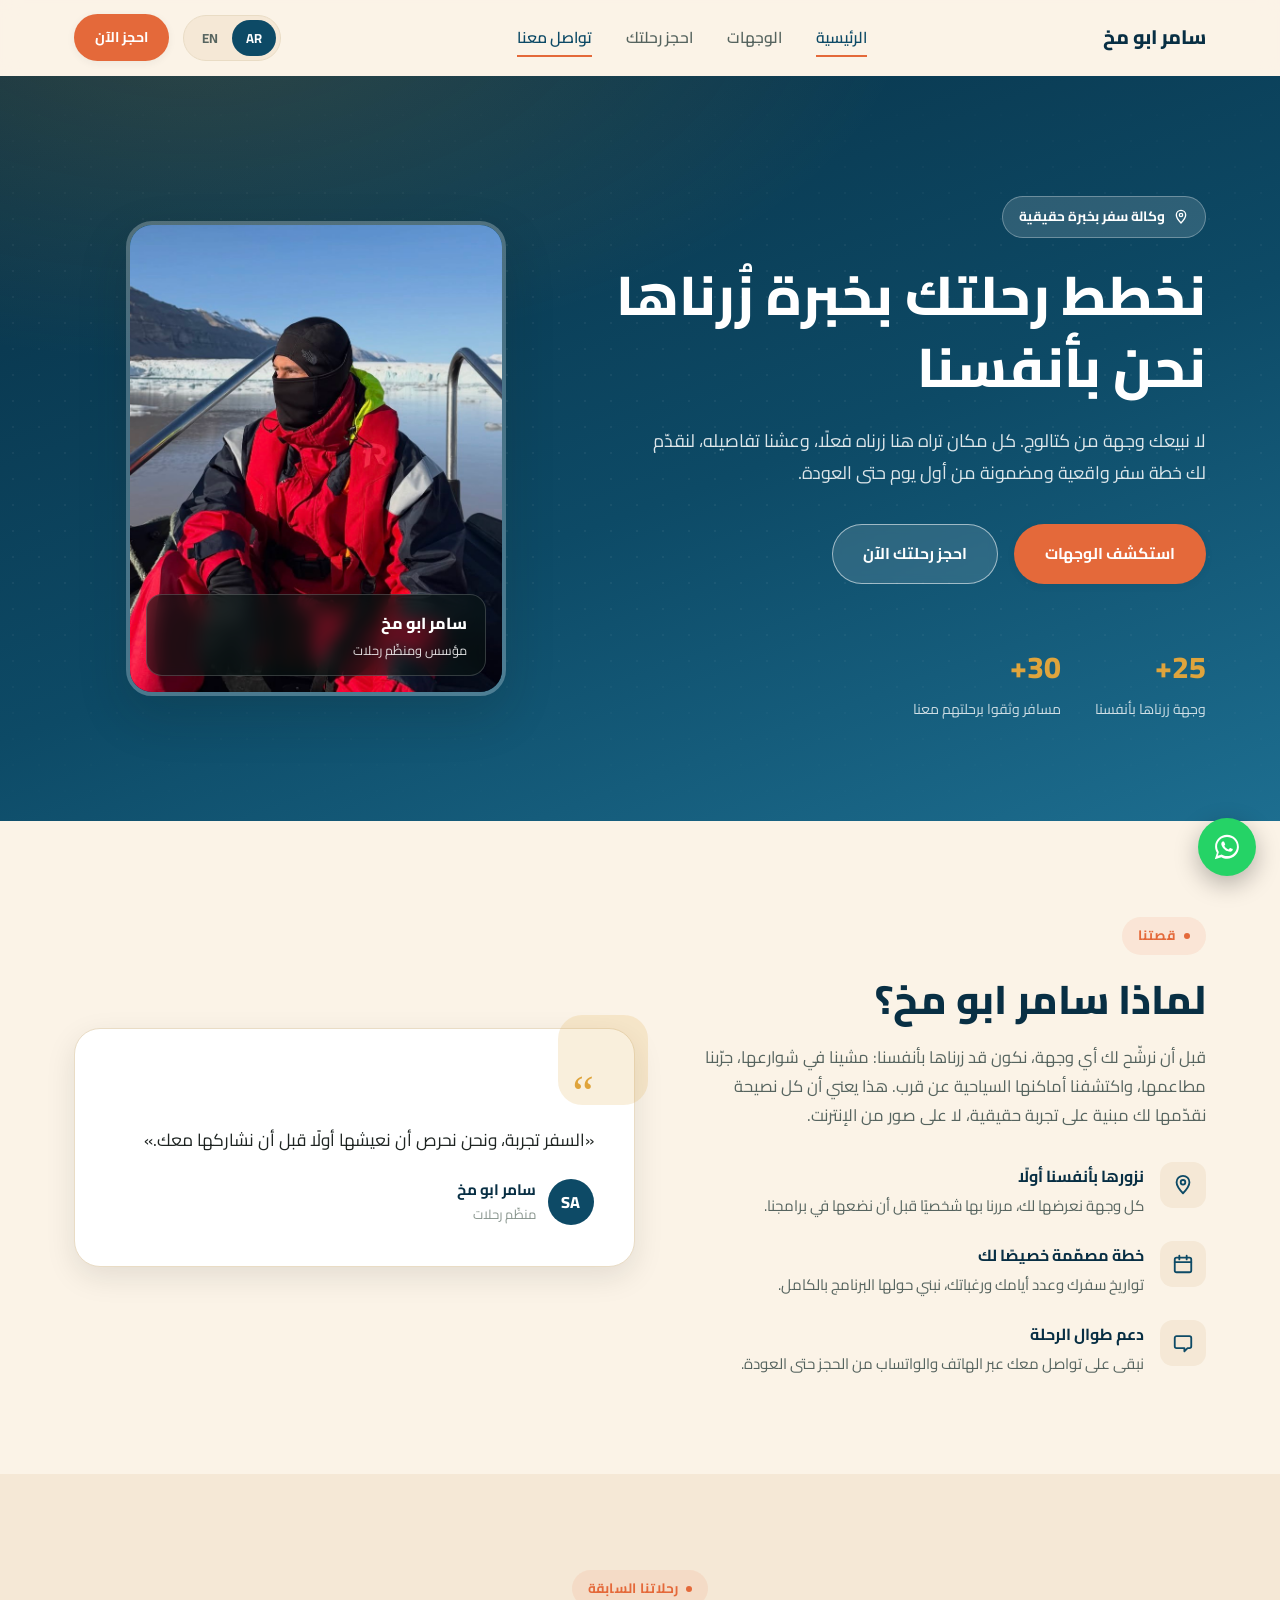
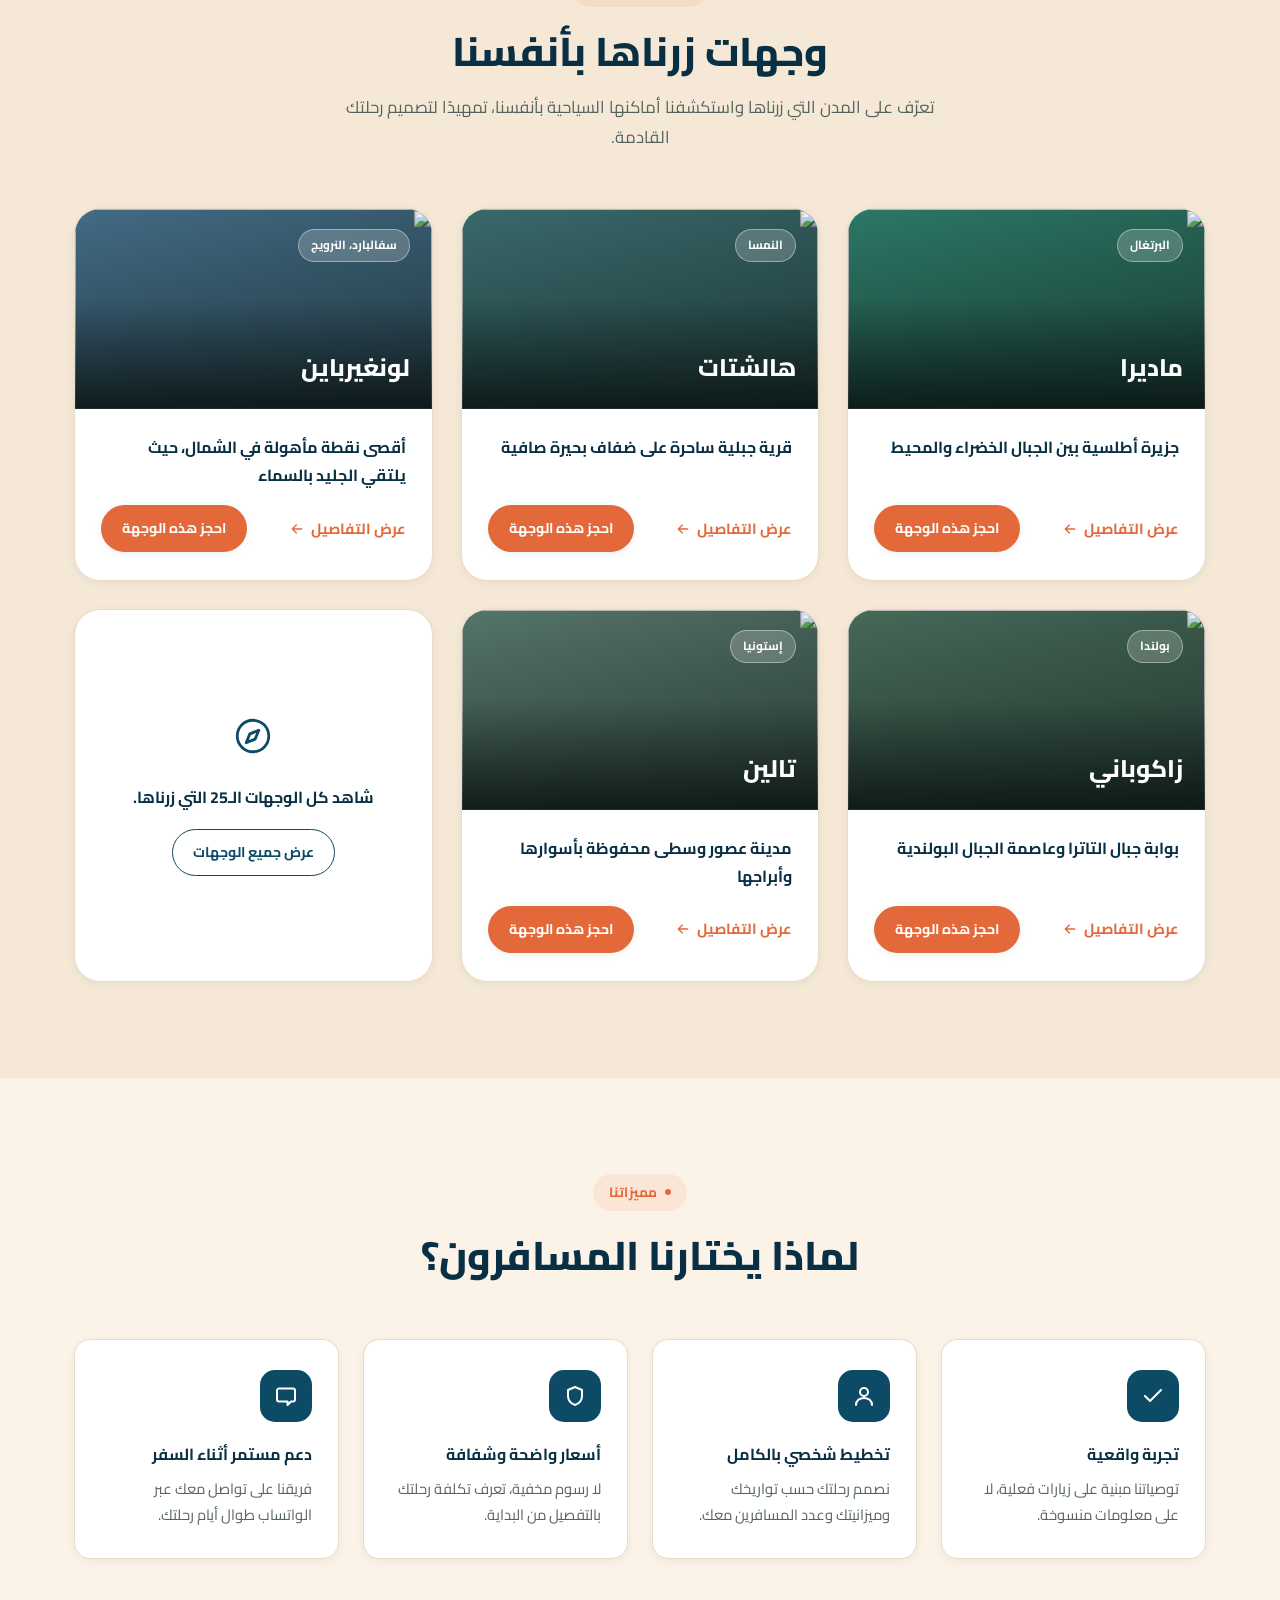
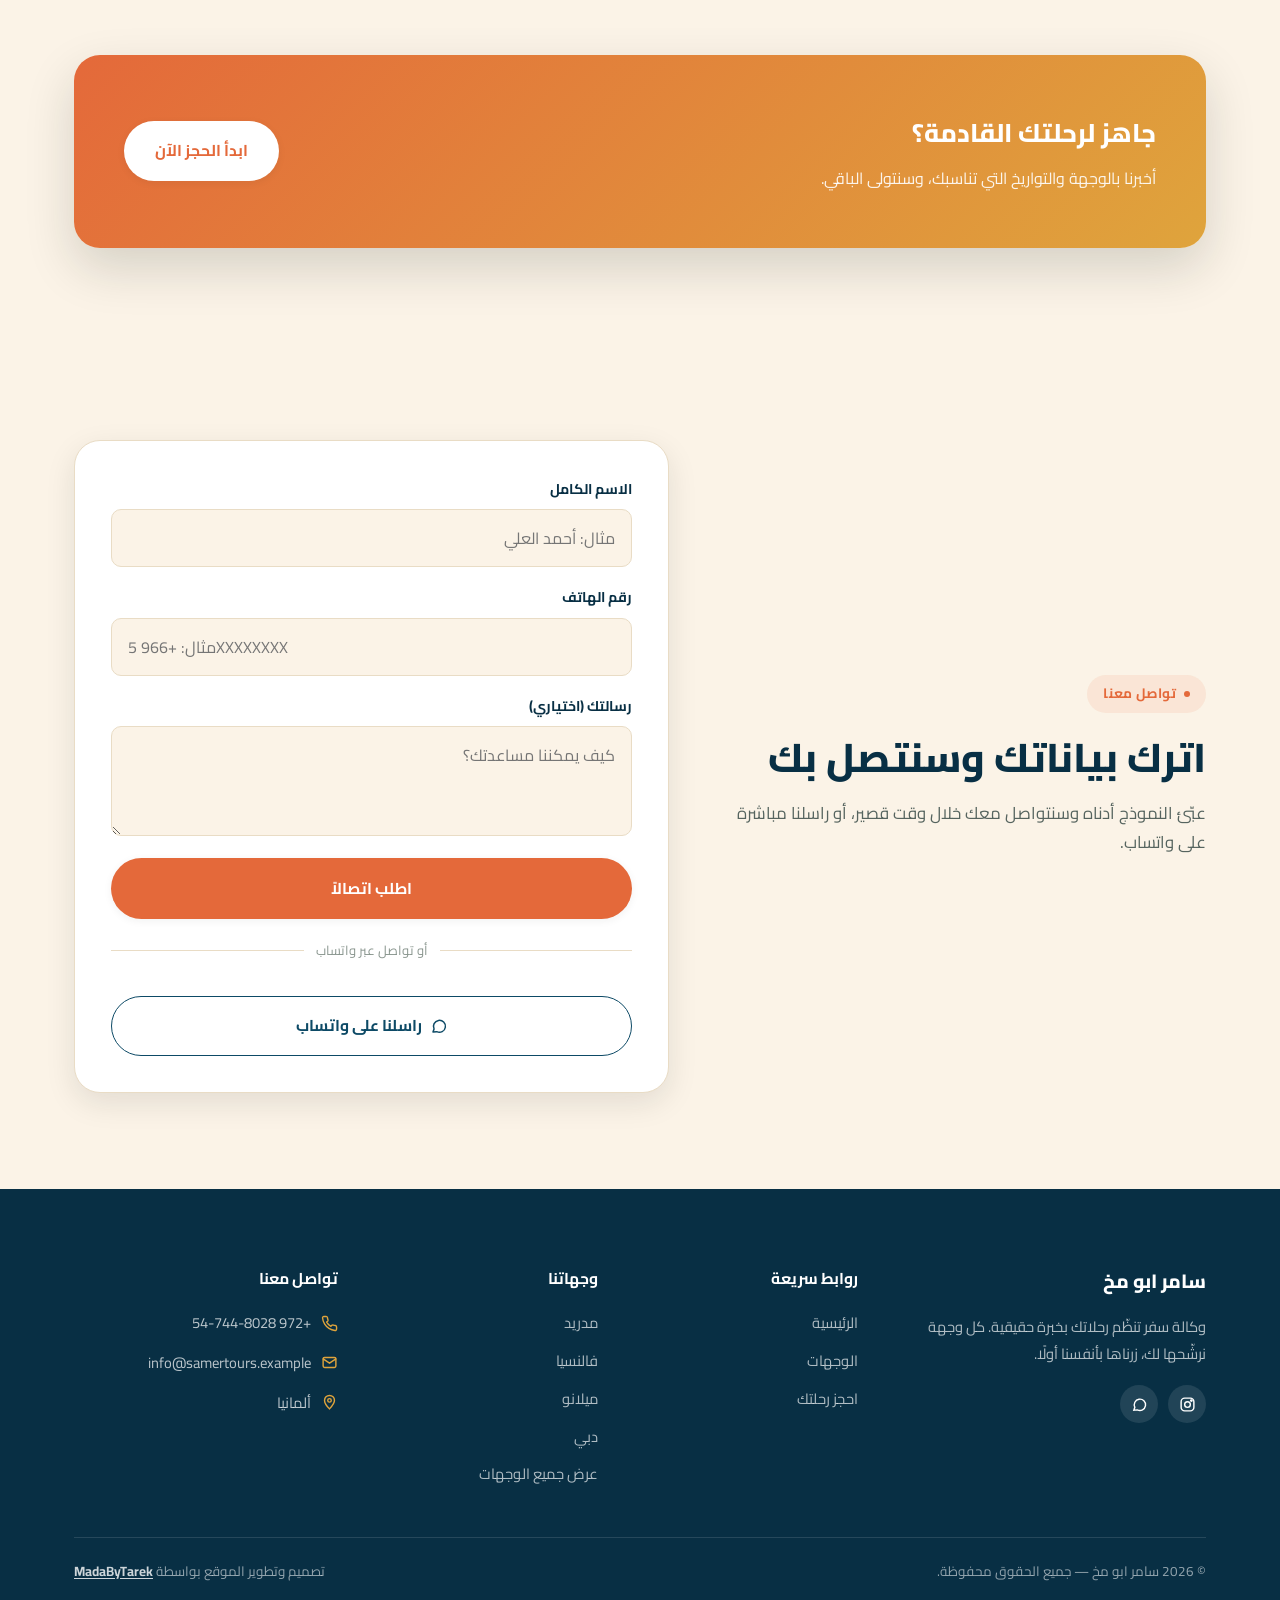
==== commit 19a94736: "Redesign palette, refresh homepage picks, add per-destination photo galleries - New 'golden hour wan" ====
--- a/index.html
+++ b/index.html
@@ -5,7 +5,7 @@
 <meta name="viewport" content="width=device-width, initial-scale=1.0">
 <title data-i18n-title="hero_title">سامر ابو مخ | وكالة سفر بخبرة حقيقية</title>
 <meta name="description" content="سامر ابو مخ: وكالة سفر تنظّم رحلاتك بخبرة حقيقية. نزور الوجهة بأنفسنا قبل أن نرشّحها لك.">
-<link rel="icon" href="data:image/svg+xml,%3Csvg xmlns='http://www.w3.org/2000/svg' viewBox='0 0 24 24'%3E%3Crect width='24' height='24' rx='6' fill='%230E4F4F'/%3E%3Cpath d='M12 5l2.5 5L20 12l-5.5 2L12 19l-2.5-5L4 12l5.5-2z' fill='%23C9A24B'/%3E%3C/svg%3E">
+<link rel="icon" href="data:image/svg+xml,%3Csvg xmlns='http://www.w3.org/2000/svg' viewBox='0 0 24 24'%3E%3Crect width='24' height='24' rx='6' fill='%230D4A66'/%3E%3Cpath d='M12 5l2.5 5L20 12l-5.5 2L12 19l-2.5-5L4 12l5.5-2z' fill='%23DFA43C'/%3E%3C/svg%3E">
 <link rel="stylesheet" href="assets/css/style.css">
 </head>
 <body>
@@ -56,10 +56,6 @@
             <div class="hero-stat-label" data-i18n="stat_destinations_label">وجهة زرناها بأنفسنا</div>
           </div>
           <div>
-            <div class="hero-stat-num" data-i18n="stat_years_number">10+</div>
-            <div class="hero-stat-label" data-i18n="stat_years_label">سنوات خبرة في تنظيم الرحلات</div>
-          </div>
-          <div>
             <div class="hero-stat-num" data-i18n="stat_travelers_number">500+</div>
             <div class="hero-stat-label" data-i18n="stat_travelers_label">مسافر وثقوا برحلتهم معنا</div>
           </div>
@@ -202,7 +198,9 @@
         <div class="contact-form-card" id="contactFormCard">
           <form id="contactForm" novalidate>
             <input type="hidden" name="_subject" value="طلب تواصل جديد من موقع سامر ابو مخ">
-            <input type="text" name="_gotcha" style="display:none">
+            <input type="hidden" name="_template" value="table">
+            <input type="hidden" name="_captcha" value="false">
+            <input type="text" name="_honey" style="display:none" tabindex="-1" autocomplete="off">
 
             <div class="form-group" style="margin-bottom:18px;">
               <label for="contactName" data-i18n="contact_form_name_label">الاسم الكامل <span class="req">*</span></label>
--- a/assets/css/style.css
+++ b/assets/css/style.css
@@ -6,21 +6,21 @@
 @import url('https://fonts.googleapis.com/css2?family=Cairo:wght@400;500;600;700;800&display=swap');
 
 :root{
-  /* Colors */
-  --color-bg: #FBF6EC;
+  /* Colors — "golden hour wanderlust": dusk ocean blue + sunset coral + warm sand */
+  --color-bg: #FBF3E7;
   --color-surface: #FFFFFF;
-  --color-surface-alt: #F3ECDC;
+  --color-surface-alt: #F5E8D6;
   --color-ink: #1E2422;
   --color-ink-soft: #56645F;
   --color-ink-faint: #8A968F;
-  --color-border: #E7DFCC;
-
-  --color-primary: #0E4F4F;
-  --color-primary-dark: #093838;
-  --color-primary-light: #14706C;
-  --color-accent: #C1622D;
-  --color-accent-light: #E08A4F;
-  --color-gold: #C9A24B;
+  --color-border: #E9DCC5;
+
+  --color-primary: #0D4A66;
+  --color-primary-dark: #082F44;
+  --color-primary-light: #1D6E90;
+  --color-accent: #E4693A;
+  --color-accent-light: #F09C68;
+  --color-gold: #DFA43C;
 
   --color-success-bg: #EAF6EE;
   --color-success-ink: #1E6B3C;
@@ -124,7 +124,7 @@
   font-weight: 700;
   letter-spacing: .02em;
   color: var(--color-accent);
-  background: rgba(193, 98, 45, .1);
+  background: rgba(228, 105, 58, .1);
   padding: 7px 16px;
   border-radius: var(--radius-pill);
   margin-bottom: 18px;
@@ -139,7 +139,7 @@
 /* ---------- Header ---------- */
 .site-header{
   position: sticky; top: 0; z-index: 100;
-  background: rgba(251, 246, 236, .85);
+  background: rgba(251, 243, 231, .85);
   backdrop-filter: blur(10px);
   border-bottom: 1px solid transparent;
   border-radius: 0;
@@ -157,7 +157,7 @@
   border-radius: var(--radius-lg);
   box-shadow: var(--shadow-md);
   border-color: var(--color-border);
-  background: rgba(251, 246, 236, .96);
+  background: rgba(251, 243, 231, .96);
 }
 @media (min-width: 768px){
   .site-header.scrolled{ margin-inline: 28px; }
@@ -207,7 +207,7 @@
 /* ---------- Hero ---------- */
 .hero{
   position: relative;
-  background: radial-gradient(1200px 600px at 15% -10%, rgba(201,162,75,.18), transparent 60%),
+  background: radial-gradient(1200px 600px at 15% -10%, rgba(223,164,60,.18), transparent 60%),
               linear-gradient(160deg, var(--color-primary-dark), var(--color-primary) 55%, var(--color-primary-light));
   color: #fff;
   overflow: hidden;
@@ -454,7 +454,7 @@
   border: 1.5px solid var(--color-border); background: var(--color-bg);
   color: var(--color-ink); transition: border-color .2s ease, box-shadow .2s ease, background-color .2s ease;
 }
-.form-control:focus{ outline: none; border-color: var(--color-primary); background: #fff; box-shadow: 0 0 0 4px rgba(14,79,79,.1); }
+.form-control:focus{ outline: none; border-color: var(--color-primary); background: #fff; box-shadow: 0 0 0 4px rgba(13,74,102,.1); }
 select.form-control{ appearance: none; background-image: url("data:image/svg+xml,%3Csvg xmlns='http://www.w3.org/2000/svg' viewBox='0 0 20 20' fill='none' stroke='%2356645F' stroke-width='2'%3E%3Cpath d='M5 8l5 5 5-5'/%3E%3C/svg%3E"); background-repeat: no-repeat; background-position: left 14px center; background-size: 16px; padding-inline-start: 40px; }
 html[dir="rtl"] select.form-control{ background-position: left 14px center; }
 textarea.form-control{ resize: vertical; min-height: 110px; }
@@ -588,11 +588,79 @@
 .photo-credit{ margin-top: 30px; font-size: .78rem; color: var(--color-ink-faint); }
 .photo-credit a{ color: inherit; text-decoration: underline; }
 
+/* ---------- Destination photo gallery ---------- */
+.attraction-gallery{
+  display: grid; grid-template-columns: repeat(3, 1fr); gap: 14px; margin-bottom: 28px;
+}
+.attraction-gallery .gallery-tile:first-child{ grid-column: span 2; grid-row: span 2; }
+@media (max-width: 720px){
+  .attraction-gallery{ grid-template-columns: repeat(2, 1fr); }
+  .attraction-gallery .gallery-tile:first-child{ grid-column: span 2; grid-row: span 1; }
+}
+.gallery-tile{
+  position: relative; aspect-ratio: 4 / 3; border-radius: var(--radius-md);
+  overflow: hidden; cursor: pointer; border: none; padding: 0; display: block;
+  background: var(--color-surface-alt);
+}
+.attraction-gallery .gallery-tile:first-child{ aspect-ratio: auto; }
+.gallery-tile img{
+  position: absolute; inset: 0; width: 100%; height: 100%; object-fit: cover;
+  transition: transform .4s ease;
+}
+.gallery-tile:hover img{ transform: scale(1.06); }
+.gallery-tile-caption{
+  position: absolute; inset-inline: 0; bottom: 0; z-index: 1;
+  padding: 10px 12px; font-size: .82rem; font-weight: 700; color: #fff;
+  background: linear-gradient(180deg, rgba(6,13,12,0) 0%, rgba(6,13,12,.78) 100%);
+}
+.attraction-gallery .gallery-tile:first-child .gallery-tile-caption{ font-size: .98rem; padding: 16px 18px; }
+.gallery-tile-zoom{
+  position: absolute; top: 10px; inset-inline-end: 10px; z-index: 1;
+  width: 28px; height: 28px; border-radius: 50%; background: rgba(6,13,12,.5);
+  display: flex; align-items: center; justify-content: center; color: #fff;
+  opacity: 0; transition: opacity .2s ease;
+}
+.gallery-tile:hover .gallery-tile-zoom{ opacity: 1; }
+.gallery-tile-zoom svg{ width: 14px; height: 14px; }
+
+/* Lightbox */
+.lightbox-overlay{
+  position: fixed; inset: 0; z-index: 500; background: rgba(6, 13, 12, .92);
+  display: flex; align-items: center; justify-content: center; padding: 24px;
+  opacity: 0; visibility: hidden; transition: opacity .25s ease, visibility .25s;
+}
+.lightbox-overlay.open{ opacity: 1; visibility: visible; }
+.lightbox-inner{ max-width: 1000px; width: 100%; text-align: center; }
+.lightbox-inner img{
+  max-width: 100%; max-height: 74vh; margin-inline: auto; border-radius: var(--radius-md);
+  box-shadow: var(--shadow-lg); object-fit: contain;
+}
+.lightbox-caption{ color: #fff; font-weight: 700; margin-top: 16px; font-size: 1.05rem; }
+.lightbox-credit{ color: rgba(255,255,255,.6); font-size: .78rem; margin-top: 6px; }
+.lightbox-credit a{ color: inherit; text-decoration: underline; }
+.lightbox-close, .lightbox-nav{
+  position: fixed; z-index: 501; background: rgba(255,255,255,.12); border: 1px solid rgba(255,255,255,.3);
+  color: #fff; border-radius: 50%; width: 44px; height: 44px; display: flex; align-items: center;
+  justify-content: center; cursor: pointer; transition: background-color .2s ease;
+}
+.lightbox-close:hover, .lightbox-nav:hover{ background: rgba(255,255,255,.24); }
+.lightbox-close{ top: 20px; inset-inline-end: 20px; }
+.lightbox-close svg, .lightbox-nav svg{ width: 20px; height: 20px; }
+.lightbox-nav-prev{ top: 50%; inset-inline-start: 20px; transform: translateY(-50%); }
+.lightbox-nav-next{ top: 50%; inset-inline-end: 20px; transform: translateY(-50%); }
+html[dir="rtl"] .lightbox-nav-prev svg, html[dir="rtl"] .lightbox-nav-next svg{ transform: scaleX(-1); }
+@media (max-width: 640px){
+  .lightbox-nav{ width: 38px; height: 38px; }
+  .lightbox-nav-prev{ inset-inline-start: 8px; }
+  .lightbox-nav-next{ inset-inline-end: 8px; }
+  .lightbox-close{ top: 12px; inset-inline-end: 12px; }
+}
+
 /* ---------- Booking form: trip type + multi-stop repeater ---------- */
 .trip-type-toggle{ display: flex; gap: 12px; margin-bottom: 24px; }
 .toggle-pill{ position: relative; flex: 1; text-align: center; padding: 14px; border: 1.5px solid var(--color-border); border-radius: var(--radius-sm); cursor: pointer; font-weight: 700; font-size: .92rem; color: var(--color-ink-soft); transition: border-color .2s ease, background-color .2s ease, color .2s ease; }
 .toggle-pill input{ position: absolute; opacity: 0; pointer-events: none; }
-.toggle-pill.active{ border-color: var(--color-primary); background: rgba(14,79,79,.07); color: var(--color-primary-dark); }
+.toggle-pill.active{ border-color: var(--color-primary); background: rgba(13,74,102,.07); color: var(--color-primary-dark); }
 
 .stop-row{ background: var(--color-surface-alt); border: 1px dashed var(--color-border); border-radius: var(--radius-md); padding: 18px 20px; margin-bottom: 14px; position: relative; }
 .stop-row-title{ font-weight: 700; color: var(--color-primary-dark); margin-bottom: 12px; font-size: .9rem; display: flex; align-items: center; justify-content: space-between; }
@@ -601,7 +669,7 @@
 
 /* ---------- Booking form: honeymoon + suggestion quiz ---------- */
 .honeymoon-box{
-  background: linear-gradient(135deg, rgba(193,98,45,.08), rgba(201,162,75,.1));
+  background: linear-gradient(135deg, rgba(228,105,58,.08), rgba(223,164,60,.1));
   border: 1px solid var(--color-border); border-radius: var(--radius-md);
   padding: 20px 22px; margin-top: 12px; margin-bottom: 20px;
 }
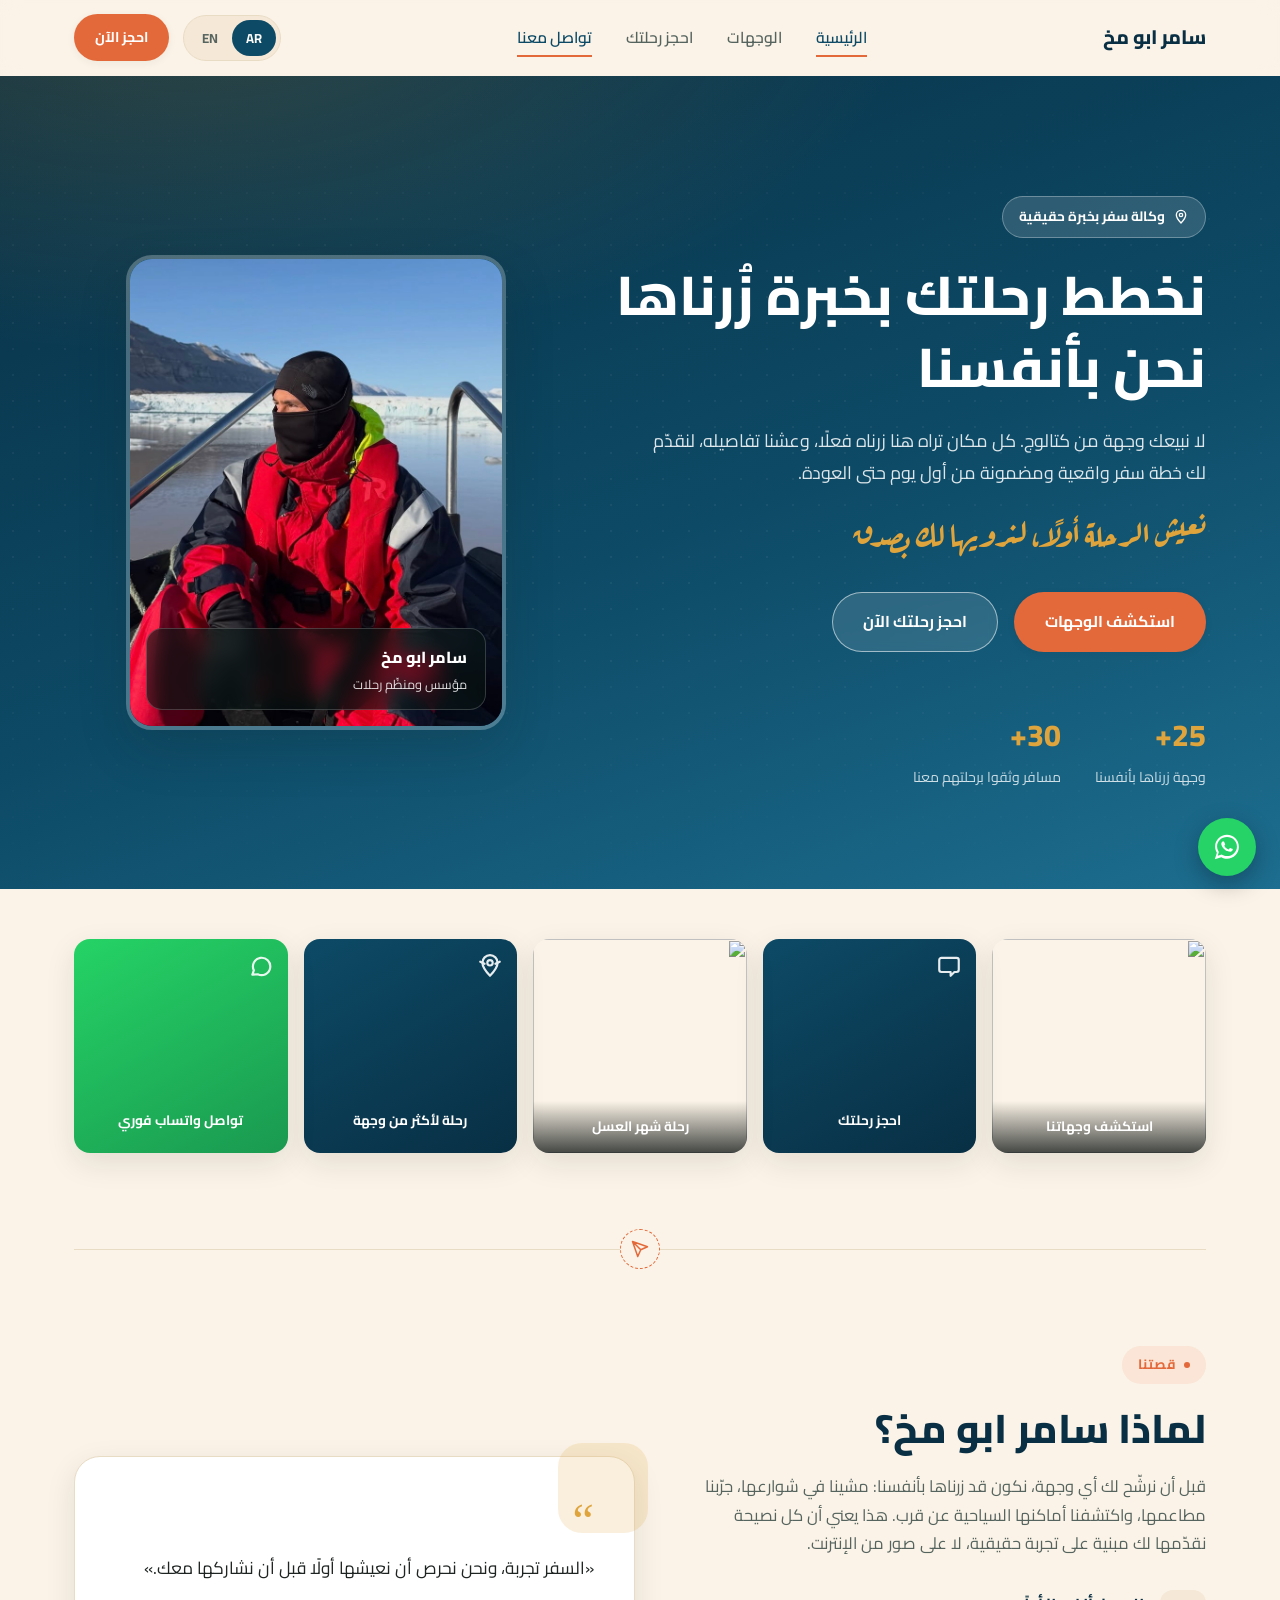
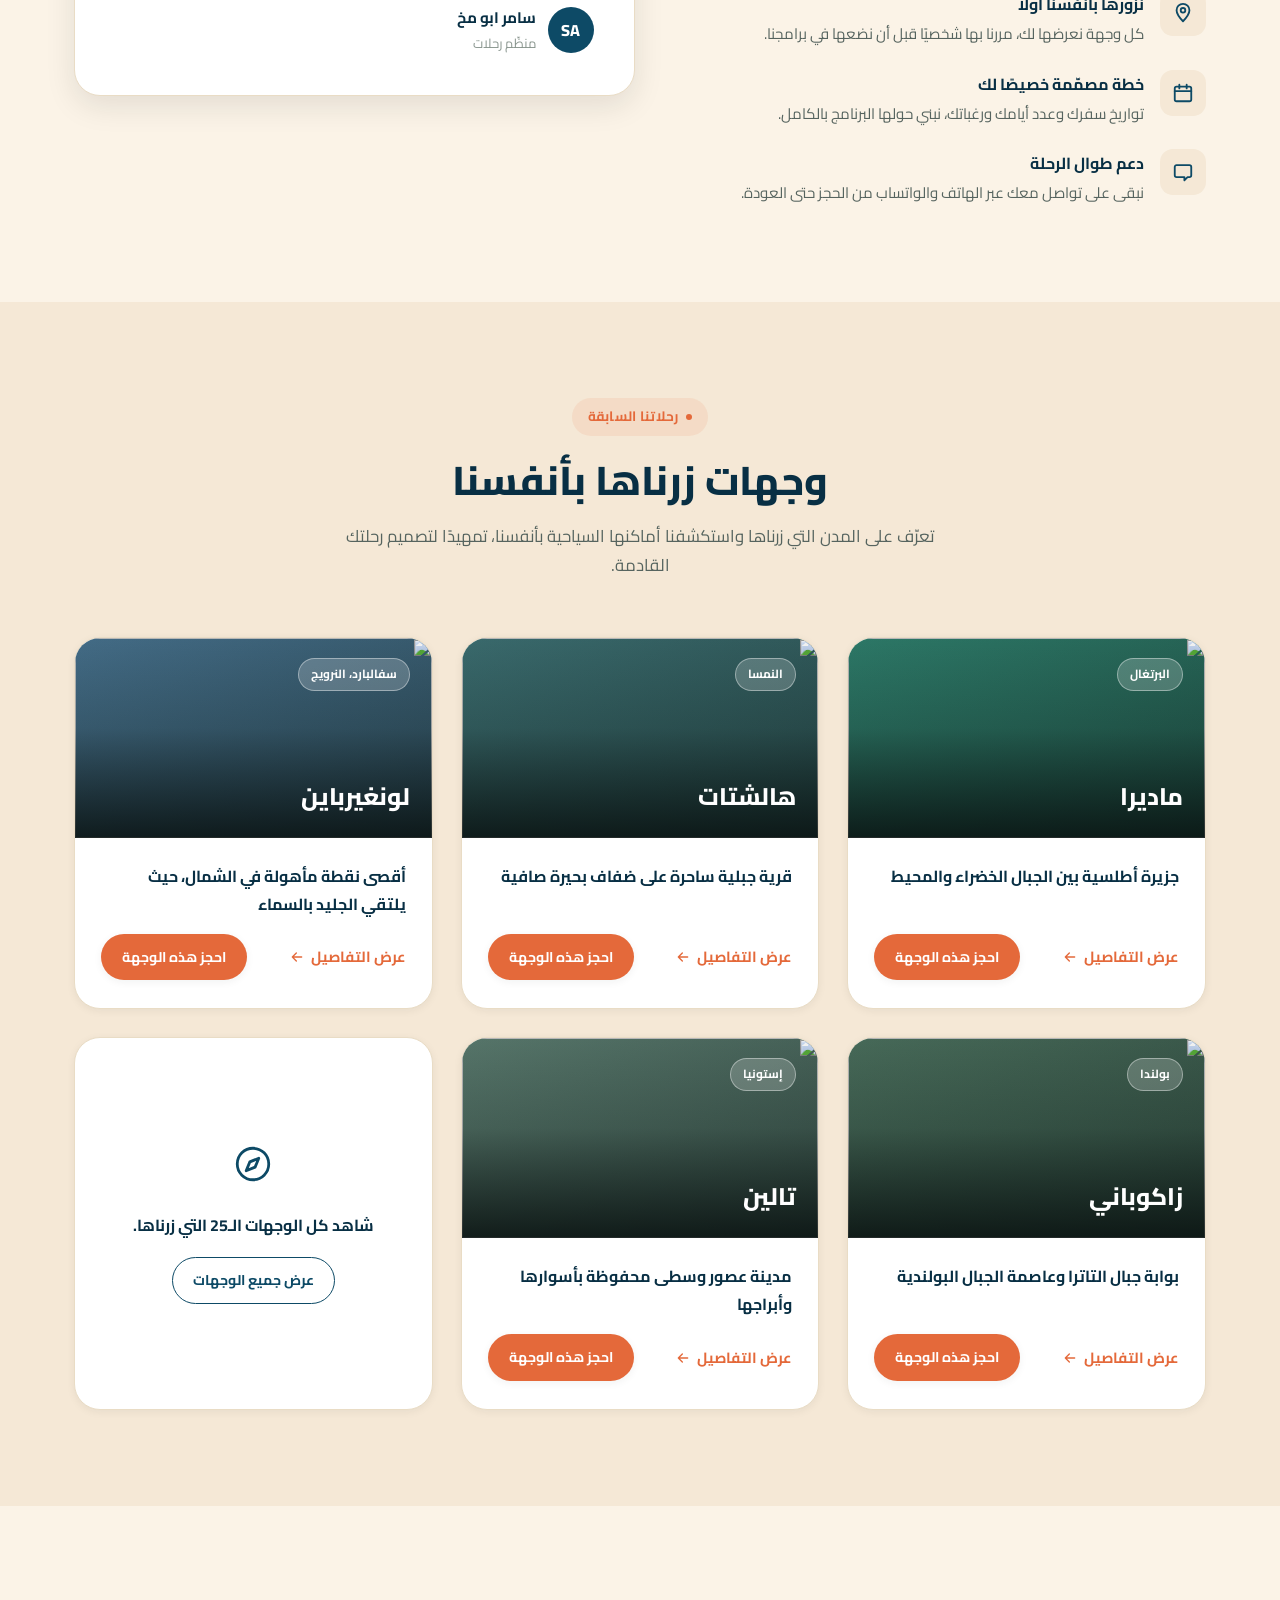
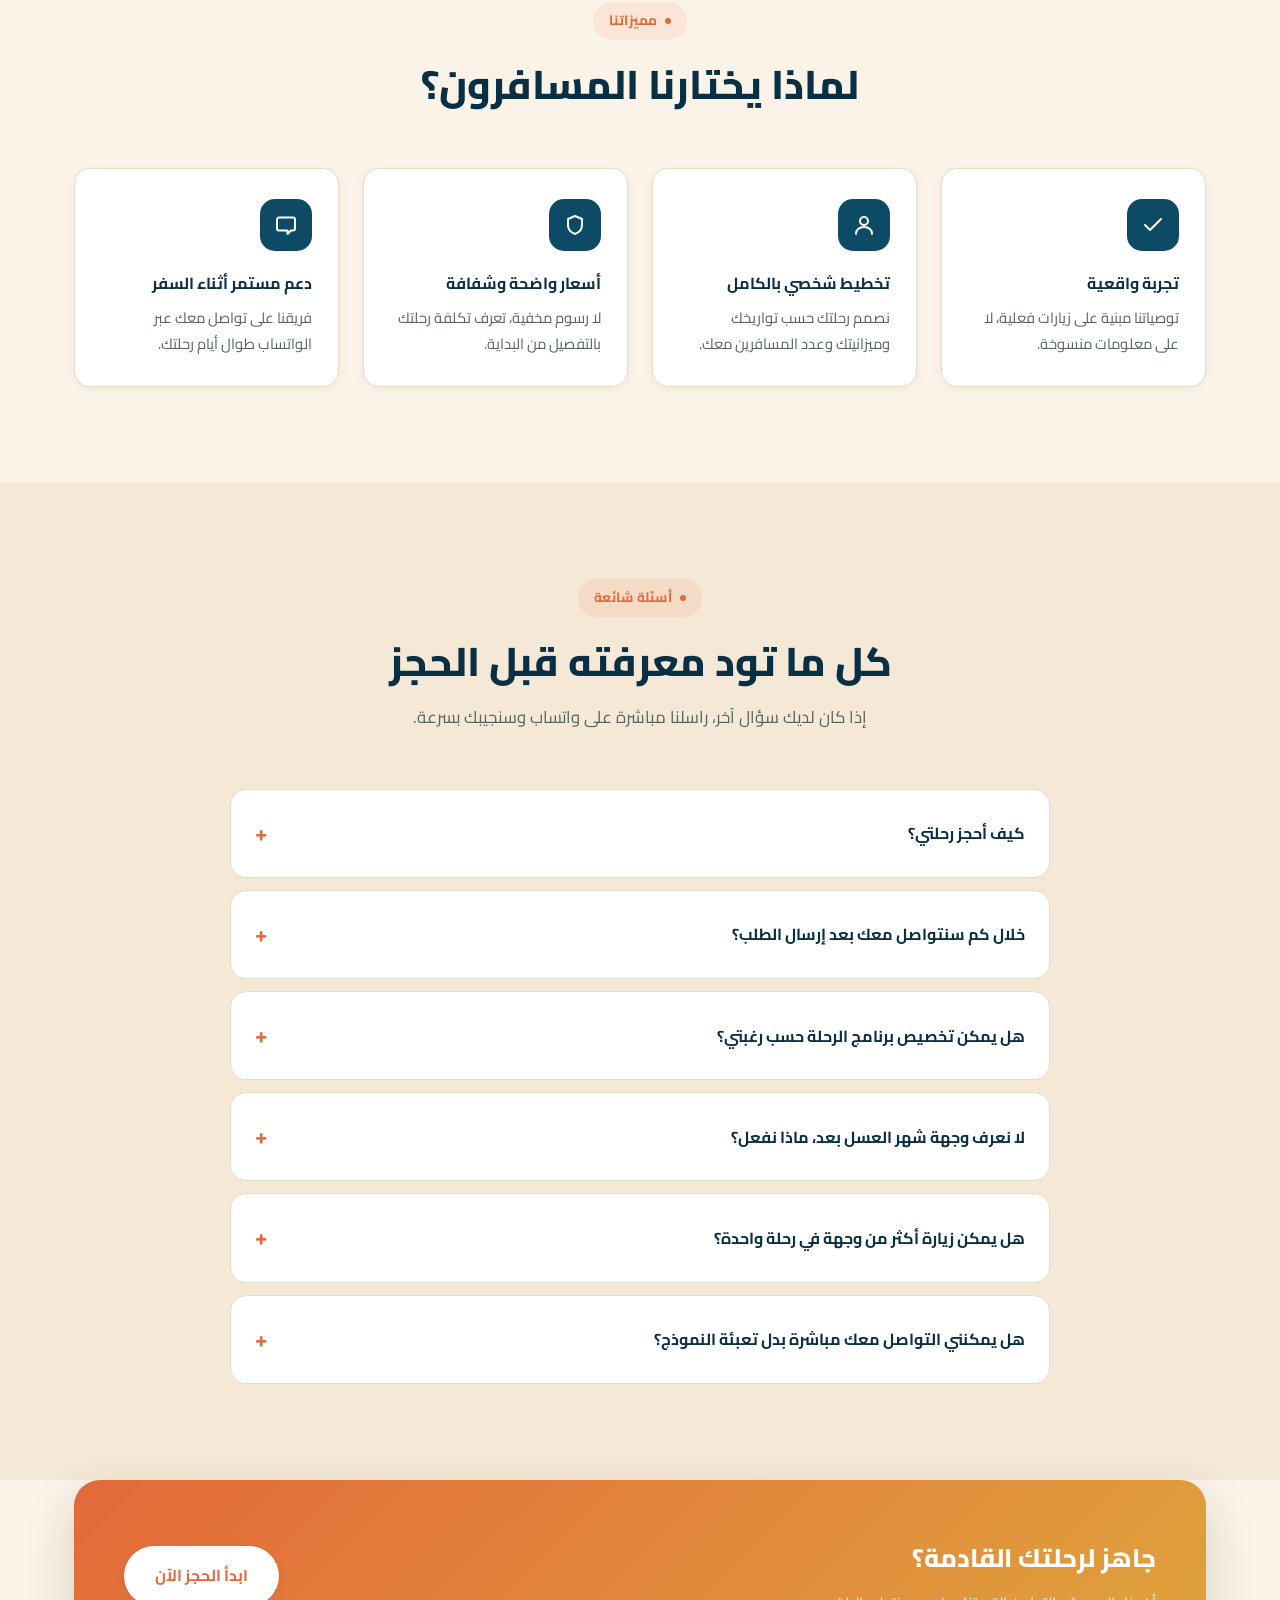
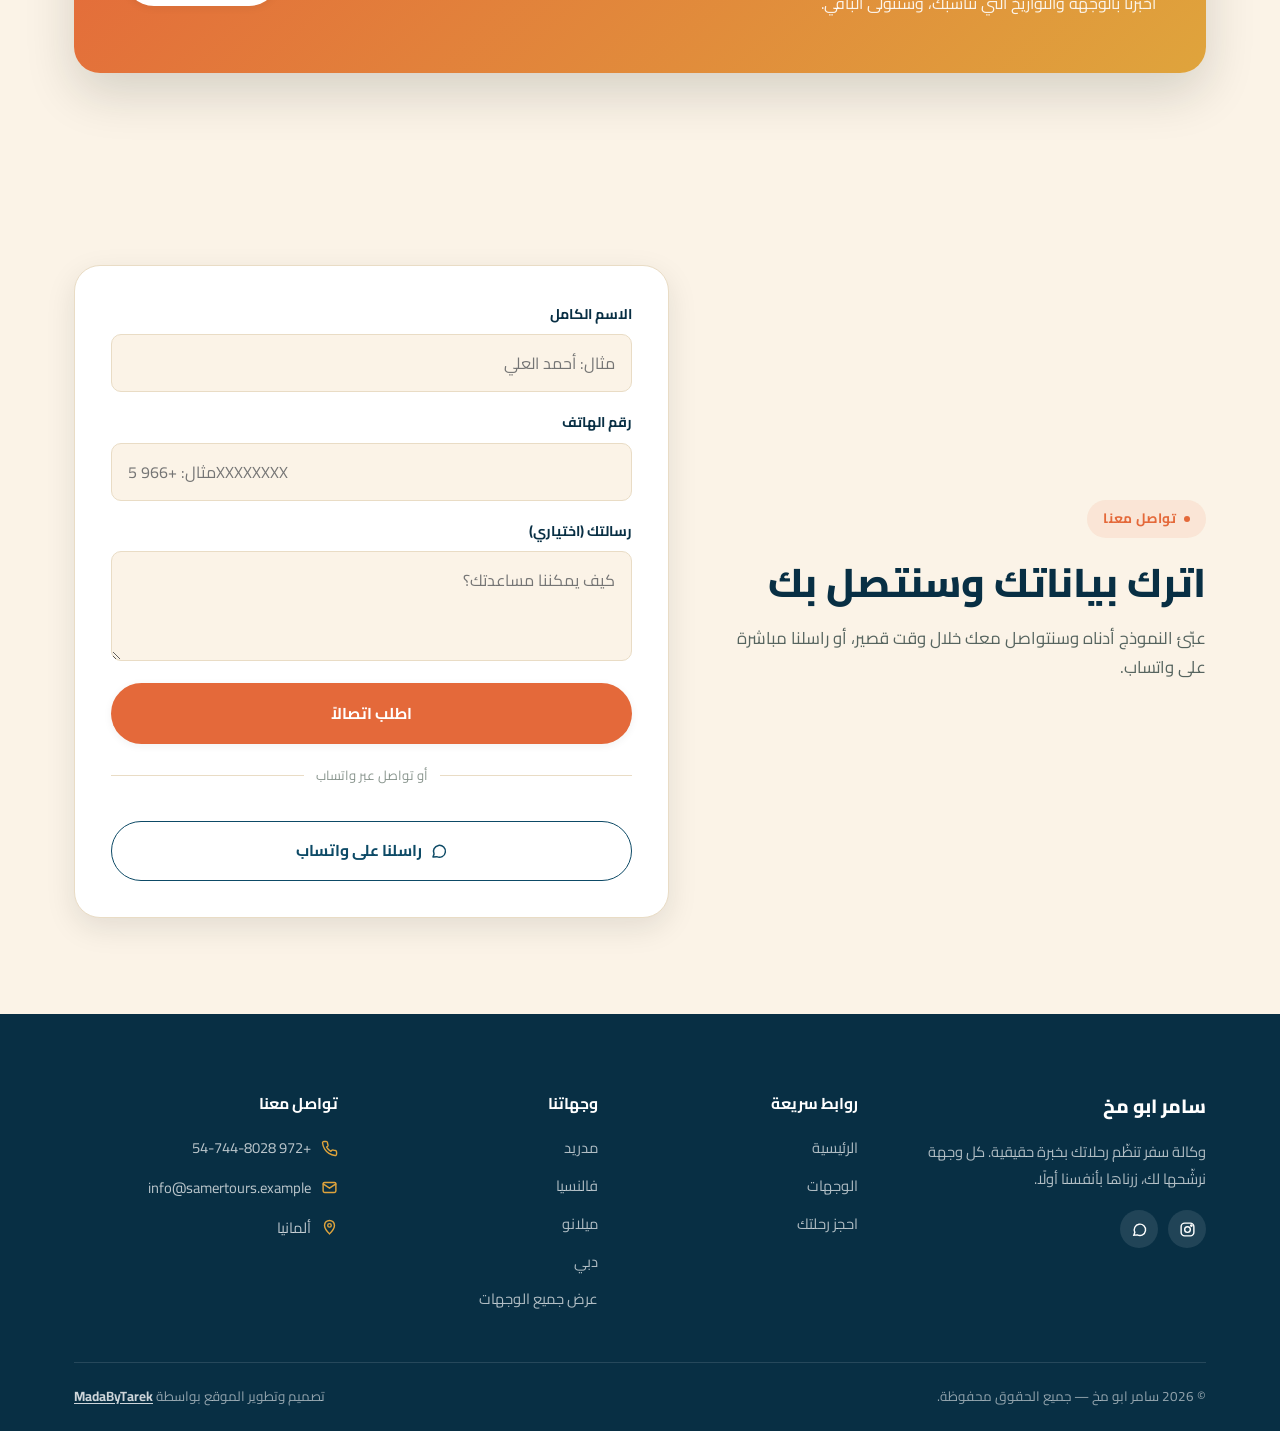
==== commit a787683c: "Add UX/content sections inspired by AbuShakra Adventure's concept Researched abushakraadventure.com " ====
--- a/index.html
+++ b/index.html
@@ -46,6 +46,7 @@
         </div>
         <h1 class="hero-title reveal" data-i18n="hero_title">نخطط رحلتك بخبرة زُرناها نحن بأنفسنا</h1>
         <p class="hero-subtitle reveal reveal-delay-1" data-i18n="hero_subtitle">لا نبيعك وجهة من كتالوج. كل مكان تراه هنا زرناه فعلًا، وعشنا تفاصيله، لنقدّم لك خطة سفر واقعية ومضمونة من أول يوم حتى العودة.</p>
+        <p class="hero-motto reveal reveal-delay-1" data-i18n="hero_motto">نعيش الرحلة أولًا، لنرويها لك بصدق</p>
         <div class="hero-actions reveal reveal-delay-2">
           <a href="destinations.html" class="btn btn-primary" data-i18n="hero_cta_primary">استكشف الوجهات</a>
           <a href="booking.html" class="btn btn-ghost-light" data-i18n="hero_cta_secondary">احجز رحلتك الآن</a>
@@ -77,6 +78,40 @@
       </div>
     </div>
   </section>
+
+  <!-- ============ QUICK ACTIONS ============ -->
+  <section class="quick-actions">
+    <div class="container">
+      <div class="quick-actions-grid reveal">
+        <a href="destinations.html" class="quick-action-tile">
+          <img src="https://upload.wikimedia.org/wikipedia/commons/thumb/b/b0/Hallstatt_-_Zentrum_.JPG/1280px-Hallstatt_-_Zentrum_.JPG" alt="" loading="lazy">
+          <div class="quick-action-overlay" data-i18n="qa_destinations">استكشف وجهاتنا</div>
+        </a>
+        <a href="booking.html" class="quick-action-tile icon-tile">
+          <span class="quick-action-tile-icon"><svg viewBox="0 0 24 24" fill="none" stroke="#fff" stroke-width="2" stroke-linecap="round" stroke-linejoin="round"><path d="M21 15.5a2 2 0 0 1-2 2h-2l-3.5 3.5V17.5H5a2 2 0 0 1-2-2v-9a2 2 0 0 1 2-2h14a2 2 0 0 1 2 2z"/></svg></span>
+          <div class="quick-action-overlay" data-i18n="qa_booking">احجز رحلتك</div>
+        </a>
+        <a href="booking.html?honeymoon=1" class="quick-action-tile">
+          <img src="https://upload.wikimedia.org/wikipedia/commons/thumb/a/ad/The_Nyhavn_Canal_3.jpg/1280px-The_Nyhavn_Canal_3.jpg" alt="" loading="lazy">
+          <div class="quick-action-overlay" data-i18n="qa_honeymoon">رحلة شهر العسل</div>
+        </a>
+        <a href="booking.html?multi=1" class="quick-action-tile icon-tile">
+          <span class="quick-action-tile-icon"><svg viewBox="0 0 24 24" fill="none" stroke="#fff" stroke-width="2" stroke-linecap="round" stroke-linejoin="round"><path d="M12 21s7-7.2 7-12a7 7 0 1 0-14 0c0 4.8 7 12 7 12z"/><circle cx="12" cy="9" r="2.5"/><path d="M3 8l4 2M21 8l-4 2"/></svg></span>
+          <div class="quick-action-overlay" data-i18n="qa_multi">رحلة لأكثر من وجهة</div>
+        </a>
+        <a href="https://wa.me/972547448028" target="_blank" rel="noopener" class="quick-action-tile icon-tile whatsapp">
+          <span class="quick-action-tile-icon"><svg viewBox="0 0 24 24" width="26" height="26" fill="none" stroke="#fff" stroke-width="2" stroke-linecap="round" stroke-linejoin="round"><path d="M4 20l1.4-4A8 8 0 1 1 9 19.6z"/></svg></span>
+          <div class="quick-action-overlay" data-i18n="qa_whatsapp">تواصل واتساب فوري</div>
+        </a>
+      </div>
+    </div>
+  </section>
+
+  <div class="container">
+    <div class="flight-divider">
+      <span class="flight-divider-icon"><svg viewBox="0 0 24 24" fill="none" stroke="currentColor" stroke-width="2" stroke-linecap="round" stroke-linejoin="round"><path d="M22 2L11 13M22 2l-7 20-4-9-9-4 20-7z"/></svg></span>
+    </div>
+  </div>
 
   <!-- ============ ABOUT ============ -->
   <section>
@@ -172,6 +207,43 @@
     </div>
   </section>
 
+  <!-- ============ FAQ ============ -->
+  <section class="section-alt">
+    <div class="container">
+      <div class="section-head reveal">
+        <div class="eyebrow" data-i18n="faq_eyebrow">أسئلة شائعة</div>
+        <h2 class="section-title" data-i18n="faq_title">كل ما تود معرفته قبل الحجز</h2>
+        <p class="section-subtitle" data-i18n="faq_subtitle">إذا كان لديك سؤال آخر، راسلنا مباشرة على واتساب وسنجيبك بسرعة.</p>
+      </div>
+      <div class="faq-list">
+        <details class="faq-item reveal">
+          <summary data-i18n="faq_q1">كيف أحجز رحلتي؟</summary>
+          <div class="faq-answer" data-i18n="faq_a1">عبّئ نموذج الحجز ببيانات رحلتك (الوجهة والتواريخ وبيانات التواصل)، ونستلم طلبك فور إرساله.</div>
+        </details>
+        <details class="faq-item reveal reveal-delay-1">
+          <summary data-i18n="faq_q2">خلال كم سنتواصل معك بعد إرسال الطلب؟</summary>
+          <div class="faq-answer" data-i18n="faq_a2">خلال 2-3 أيام عمل، نرسل لك عرض رحلة مخصصًا عبر الهاتف أو الواتساب.</div>
+        </details>
+        <details class="faq-item reveal reveal-delay-2">
+          <summary data-i18n="faq_q3">هل يمكن تخصيص برنامج الرحلة حسب رغبتي؟</summary>
+          <div class="faq-answer" data-i18n="faq_a3">بالكامل. نبني البرنامج حول تواريخك وميزانيتك وعدد المسافرين معك، وليس من كتالوج جاهز.</div>
+        </details>
+        <details class="faq-item reveal">
+          <summary data-i18n="faq_q4">لا نعرف وجهة شهر العسل بعد، ماذا نفعل؟</summary>
+          <div class="faq-answer" data-i18n="faq_a4">اختر «لا، اقترحوا لنا» في نموذج الحجز، وأجب عن بضعة أسئلة بسيطة، وسنقترح لكما وجهة مناسبة.</div>
+        </details>
+        <details class="faq-item reveal reveal-delay-1">
+          <summary data-i18n="faq_q5">هل يمكن زيارة أكثر من وجهة في رحلة واحدة؟</summary>
+          <div class="faq-answer" data-i18n="faq_a5">نعم، اختر «أكثر من وجهة» في نموذج الحجز وحدد تواريخك لكل محطة.</div>
+        </details>
+        <details class="faq-item reveal reveal-delay-2">
+          <summary data-i18n="faq_q6">هل يمكنني التواصل معك مباشرة بدل تعبئة النموذج؟</summary>
+          <div class="faq-answer" data-i18n="faq_a6">بالتأكيد، يمكنك مراسلتنا على واتساب في أي وقت عبر زر الواتساب في أسفل الصفحة.</div>
+        </details>
+      </div>
+    </div>
+  </section>
+
   <!-- ============ CTA BANNER ============ -->
   <section style="padding-top:0;">
     <div class="container">
@@ -258,7 +330,7 @@
         <p class="footer-about-text" data-i18n="footer_about_text">وكالة سفر تنظّم رحلاتك بخبرة حقيقية. كل وجهة نرشّحها لك، زرناها بأنفسنا أولًا.</p>
         <div class="footer-social">
           <a href="https://www.instagram.com/samer315/" target="_blank" rel="noopener" aria-label="Instagram"><svg viewBox="0 0 24 24" fill="none" stroke="#fff" stroke-width="2"><rect x="3" y="3" width="18" height="18" rx="5"/><circle cx="12" cy="12" r="4"/><circle cx="17.5" cy="6.5" r="1"/></svg></a>
-          <a href="#" aria-label="WhatsApp"><svg viewBox="0 0 24 24" fill="none" stroke="#fff" stroke-width="2"><path d="M4 20l1.4-4A8 8 0 1 1 9 19.6z"/></svg></a>
+          <a href="https://wa.me/972547448028" target="_blank" rel="noopener" aria-label="WhatsApp"><svg viewBox="0 0 24 24" fill="none" stroke="#fff" stroke-width="2"><path d="M4 20l1.4-4A8 8 0 1 1 9 19.6z"/></svg></a>
         </div>
       </div>
 
--- a/assets/css/style.css
+++ b/assets/css/style.css
@@ -3,7 +3,7 @@
    Design system: warm travel palette, bilingual (AR/EN) RTL-first
    ========================================================= */
 
-@import url('https://fonts.googleapis.com/css2?family=Cairo:wght@400;500;600;700;800&display=swap');
+@import url('https://fonts.googleapis.com/css2?family=Cairo:wght@400;500;600;700;800&family=Aref+Ruqaa:wght@400;700&family=Caveat:wght@500;700&display=swap');
 
 :root{
   /* Colors — "golden hour wanderlust": dusk ocean blue + sunset coral + warm sand */
@@ -36,6 +36,7 @@
 
   /* Type */
   --font-base: 'Cairo', 'Segoe UI', Tahoma, sans-serif;
+  --font-script: 'Aref Ruqaa', serif;
 
   /* Radii / shadow */
   --radius-sm: 10px;
@@ -72,6 +73,7 @@
 ::selection{ background: var(--color-gold); color: var(--color-primary-dark); }
 
 html[dir="ltr"] body{ letter-spacing: 0; }
+html[dir="ltr"]{ --font-script: 'Caveat', cursive; }
 
 .container{
   width: 100%;
@@ -229,6 +231,10 @@
 .hero-title{ font-size: clamp(2.1rem, 4.4vw, 3.4rem); font-weight: 800; line-height: 1.32; }
 .hero-title .accent{ color: var(--color-gold); }
 .hero-subtitle{ margin-top: 22px; font-size: 1.12rem; color: rgba(255,255,255,.86); max-width: 560px; }
+.hero-motto{
+  font-family: var(--font-script); font-weight: 700; color: var(--color-gold);
+  font-size: clamp(1.5rem, 2.6vw, 2.1rem); margin-top: 18px; line-height: 1.5;
+}
 .hero-actions{ display: flex; flex-wrap: wrap; gap: 16px; margin-top: 36px; }
 
 .hero-stats{ display: flex; gap: 34px; margin-top: 56px; flex-wrap: wrap; }
@@ -377,6 +383,57 @@
 .why-desc{ font-size: .92rem; color: var(--color-ink-soft); }
 
 .section-alt{ background: var(--color-surface-alt); }
+
+/* ---------- Flight-path section divider ---------- */
+.flight-divider{
+  position: relative; height: 1px; background: var(--color-border);
+  margin-block: 0; max-width: var(--container); margin-inline: auto;
+}
+.flight-divider-icon{
+  position: absolute; top: 50%; left: 50%; transform: translate(-50%, -50%);
+  width: 40px; height: 40px; border-radius: 50%; background: var(--color-bg);
+  border: 1.5px dashed var(--color-accent); color: var(--color-accent);
+  display: flex; align-items: center; justify-content: center;
+}
+.flight-divider-icon svg{ width: 18px; height: 18px; }
+html[dir="rtl"] .flight-divider-icon svg{ transform: scaleX(-1); }
+
+/* ---------- Quick-action strip (homepage, under hero) ---------- */
+.quick-actions{ margin-top: -46px; position: relative; z-index: 2; }
+.quick-actions-grid{
+  display: grid; grid-template-columns: repeat(5, 1fr); gap: 16px;
+}
+@media (max-width: 900px){ .quick-actions-grid{ grid-template-columns: repeat(3, 1fr); } }
+@media (max-width: 560px){ .quick-actions-grid{ grid-template-columns: repeat(2, 1fr); } }
+.quick-action-tile{
+  position: relative; border-radius: var(--radius-md); overflow: hidden;
+  aspect-ratio: 1; display: flex; align-items: flex-end; box-shadow: var(--shadow-md);
+  transition: transform .2s ease, box-shadow .2s ease; color: #fff;
+}
+.quick-action-tile:hover{ transform: translateY(-4px); box-shadow: var(--shadow-lg); }
+.quick-action-tile img{ position: absolute; inset: 0; width: 100%; height: 100%; object-fit: cover; }
+.quick-action-tile.icon-tile{ background: linear-gradient(150deg, var(--color-primary), var(--color-primary-dark)); }
+.quick-action-tile.icon-tile.whatsapp{ background: linear-gradient(150deg, #25D366, #1a9950); }
+.quick-action-overlay{
+  position: relative; z-index: 1; width: 100%; padding: 14px 12px;
+  background: linear-gradient(180deg, rgba(6,13,12,0) 0%, rgba(6,13,12,.75) 100%);
+  font-size: .85rem; font-weight: 700; text-align: center;
+}
+.quick-action-tile-icon{ position: absolute; top: 14px; inset-inline-start: 14px; z-index: 1; }
+.quick-action-tile-icon svg{ width: 26px; height: 26px; opacity: .9; }
+.quick-action-tile.icon-tile .quick-action-overlay{ background: none; padding-bottom: 20px; }
+
+/* ---------- FAQ ---------- */
+.faq-list{ max-width: 820px; margin-inline: auto; display: flex; flex-direction: column; gap: 12px; }
+.faq-item{ background: var(--color-surface); border: 1px solid var(--color-border); border-radius: var(--radius-md); padding: 6px 24px; }
+.faq-item summary{
+  cursor: pointer; list-style: none; padding-block: 18px; font-weight: 700;
+  color: var(--color-primary-dark); display: flex; align-items: center; justify-content: space-between; gap: 16px;
+}
+.faq-item summary::-webkit-details-marker{ display: none; }
+.faq-item summary::after{ content: "+"; font-size: 1.4rem; color: var(--color-accent); flex-shrink: 0; transition: transform .2s ease; }
+.faq-item[open] summary::after{ transform: rotate(45deg); }
+.faq-answer{ padding-bottom: 20px; color: var(--color-ink-soft); font-size: .95rem; }
 
 /* ---------- CTA banner ---------- */
 .cta-banner{
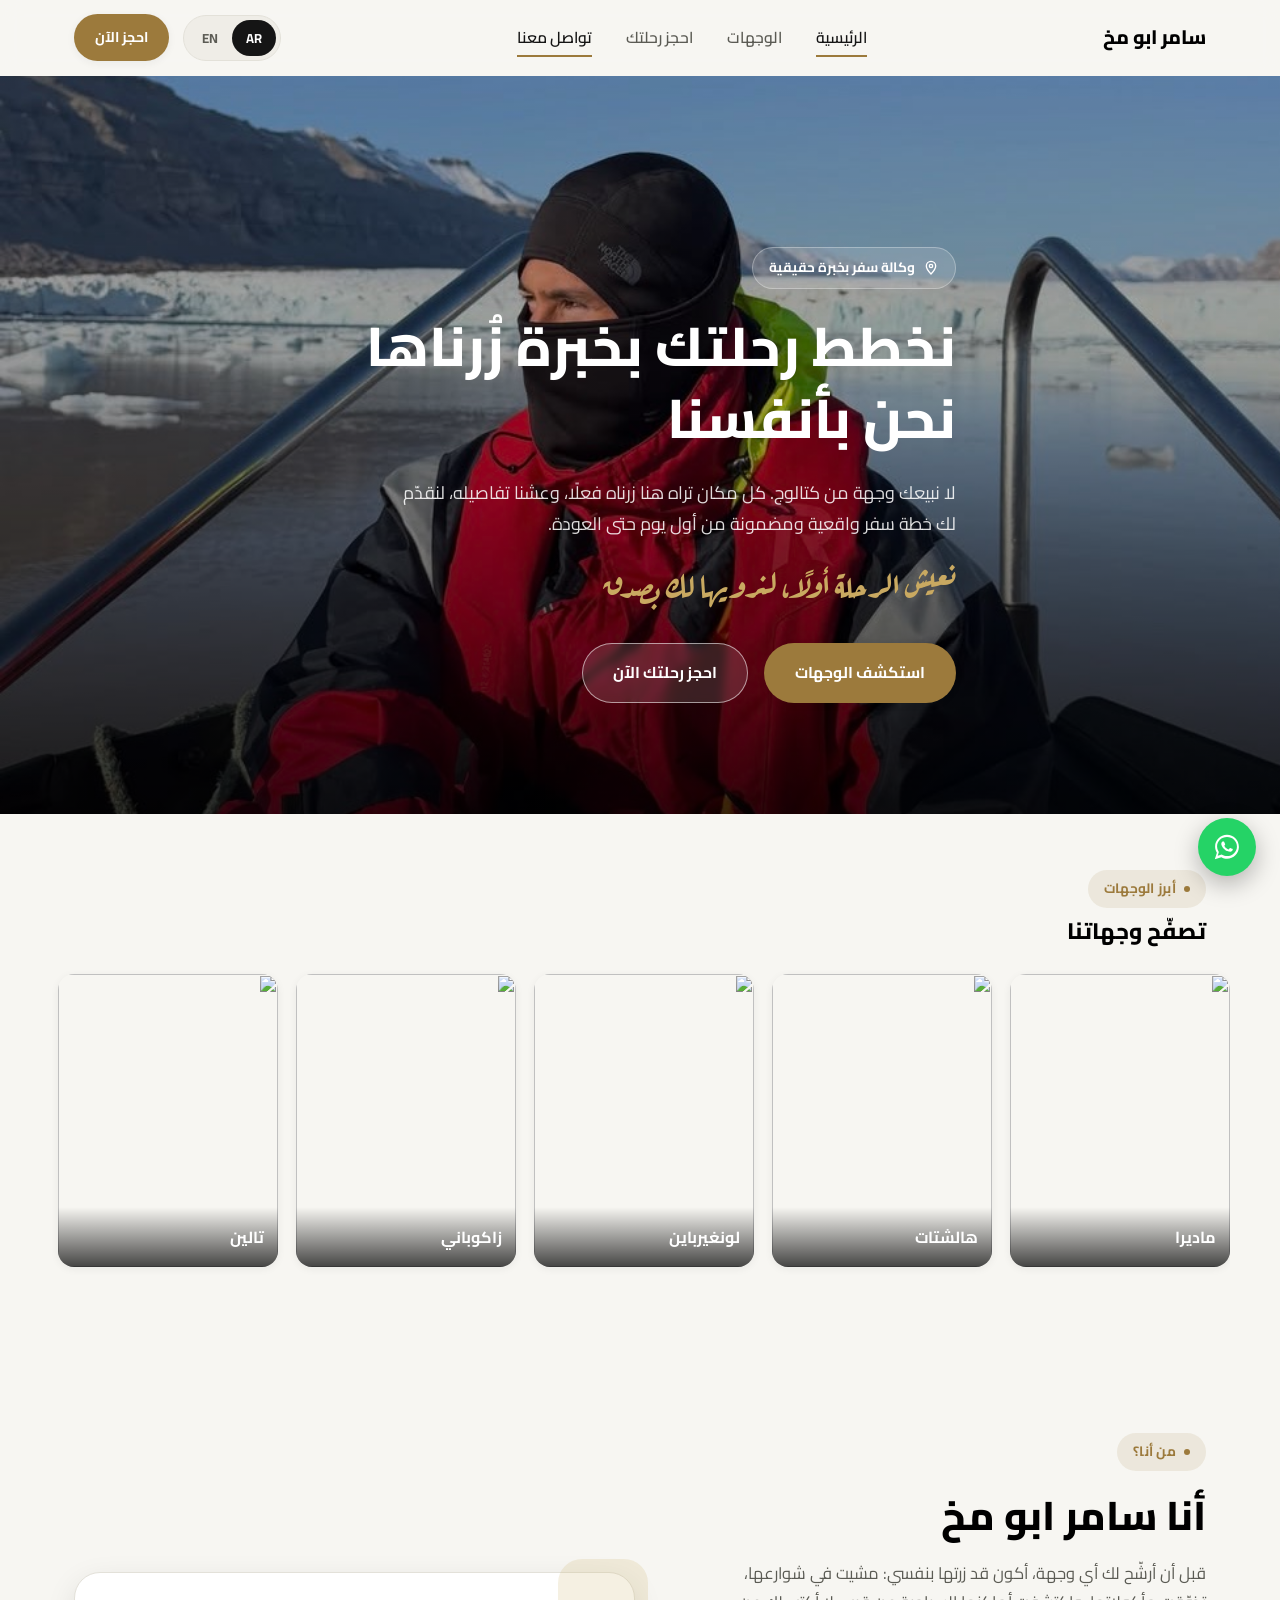
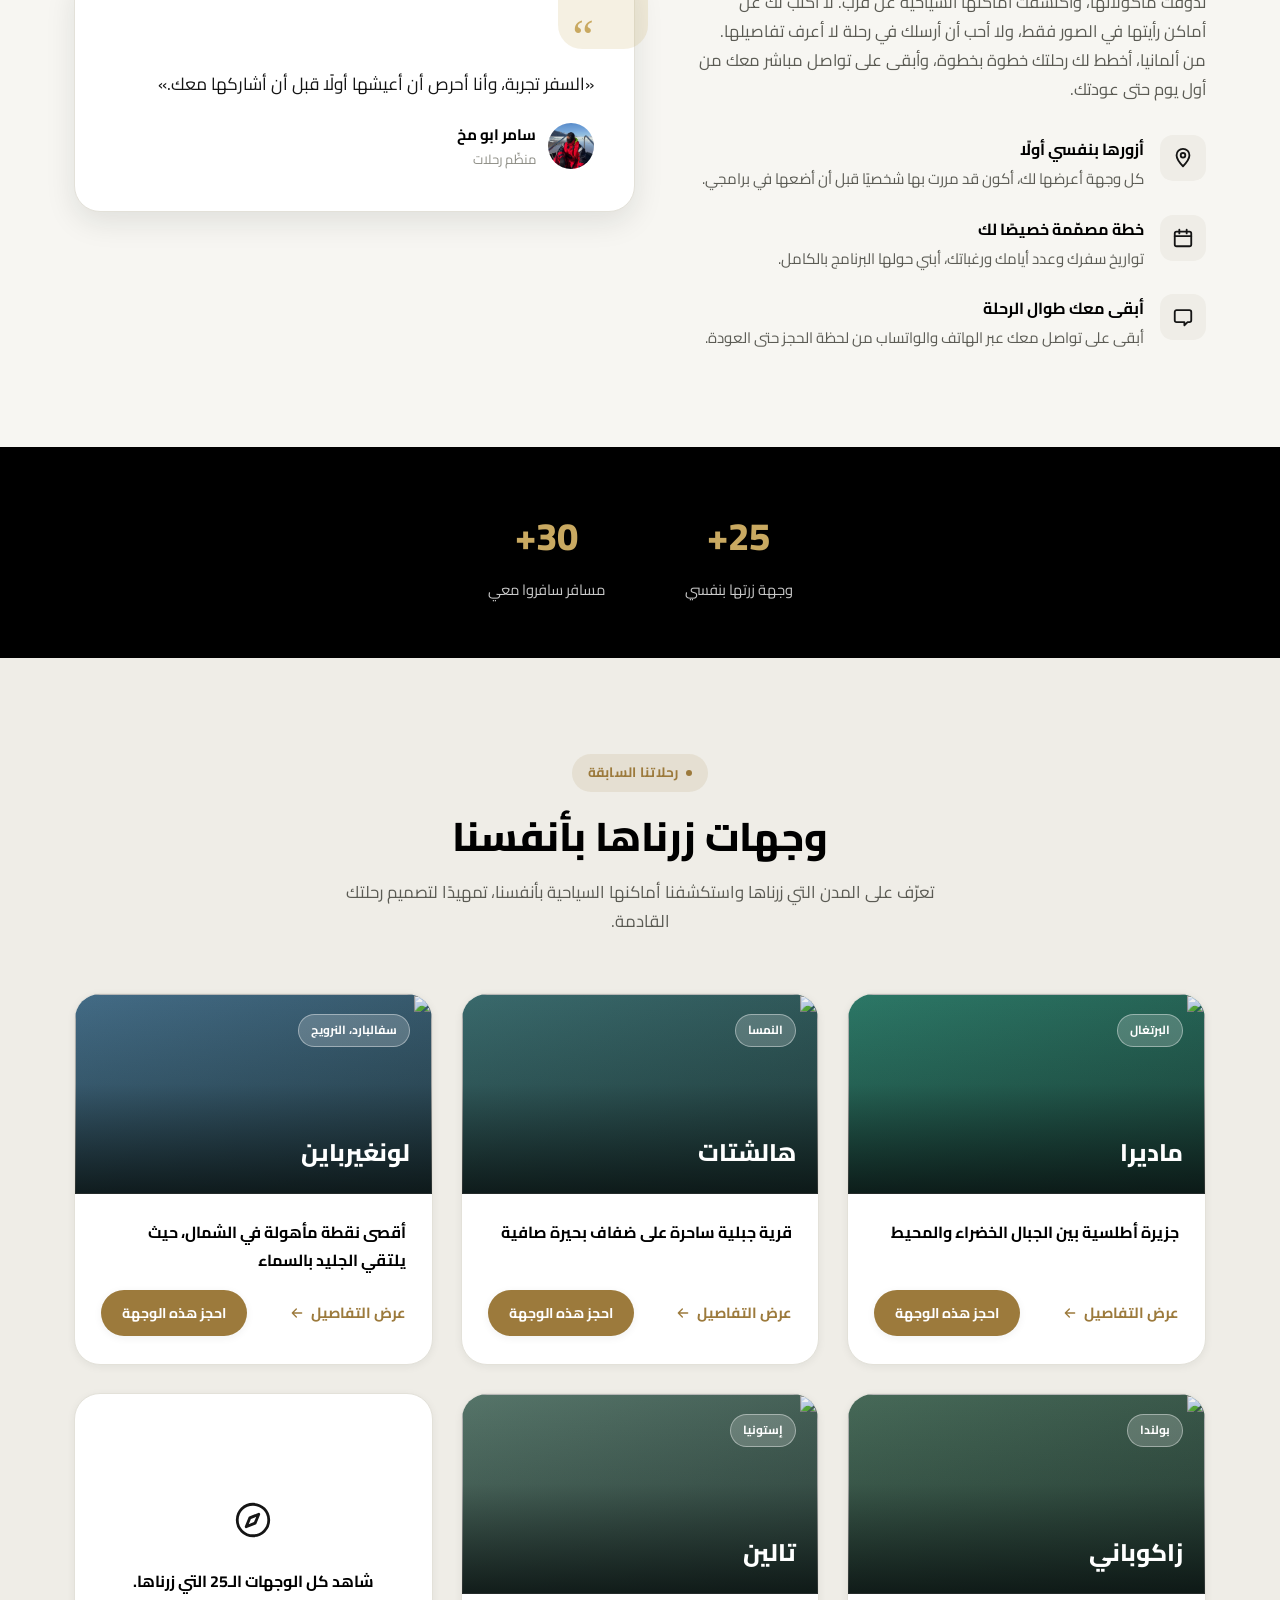
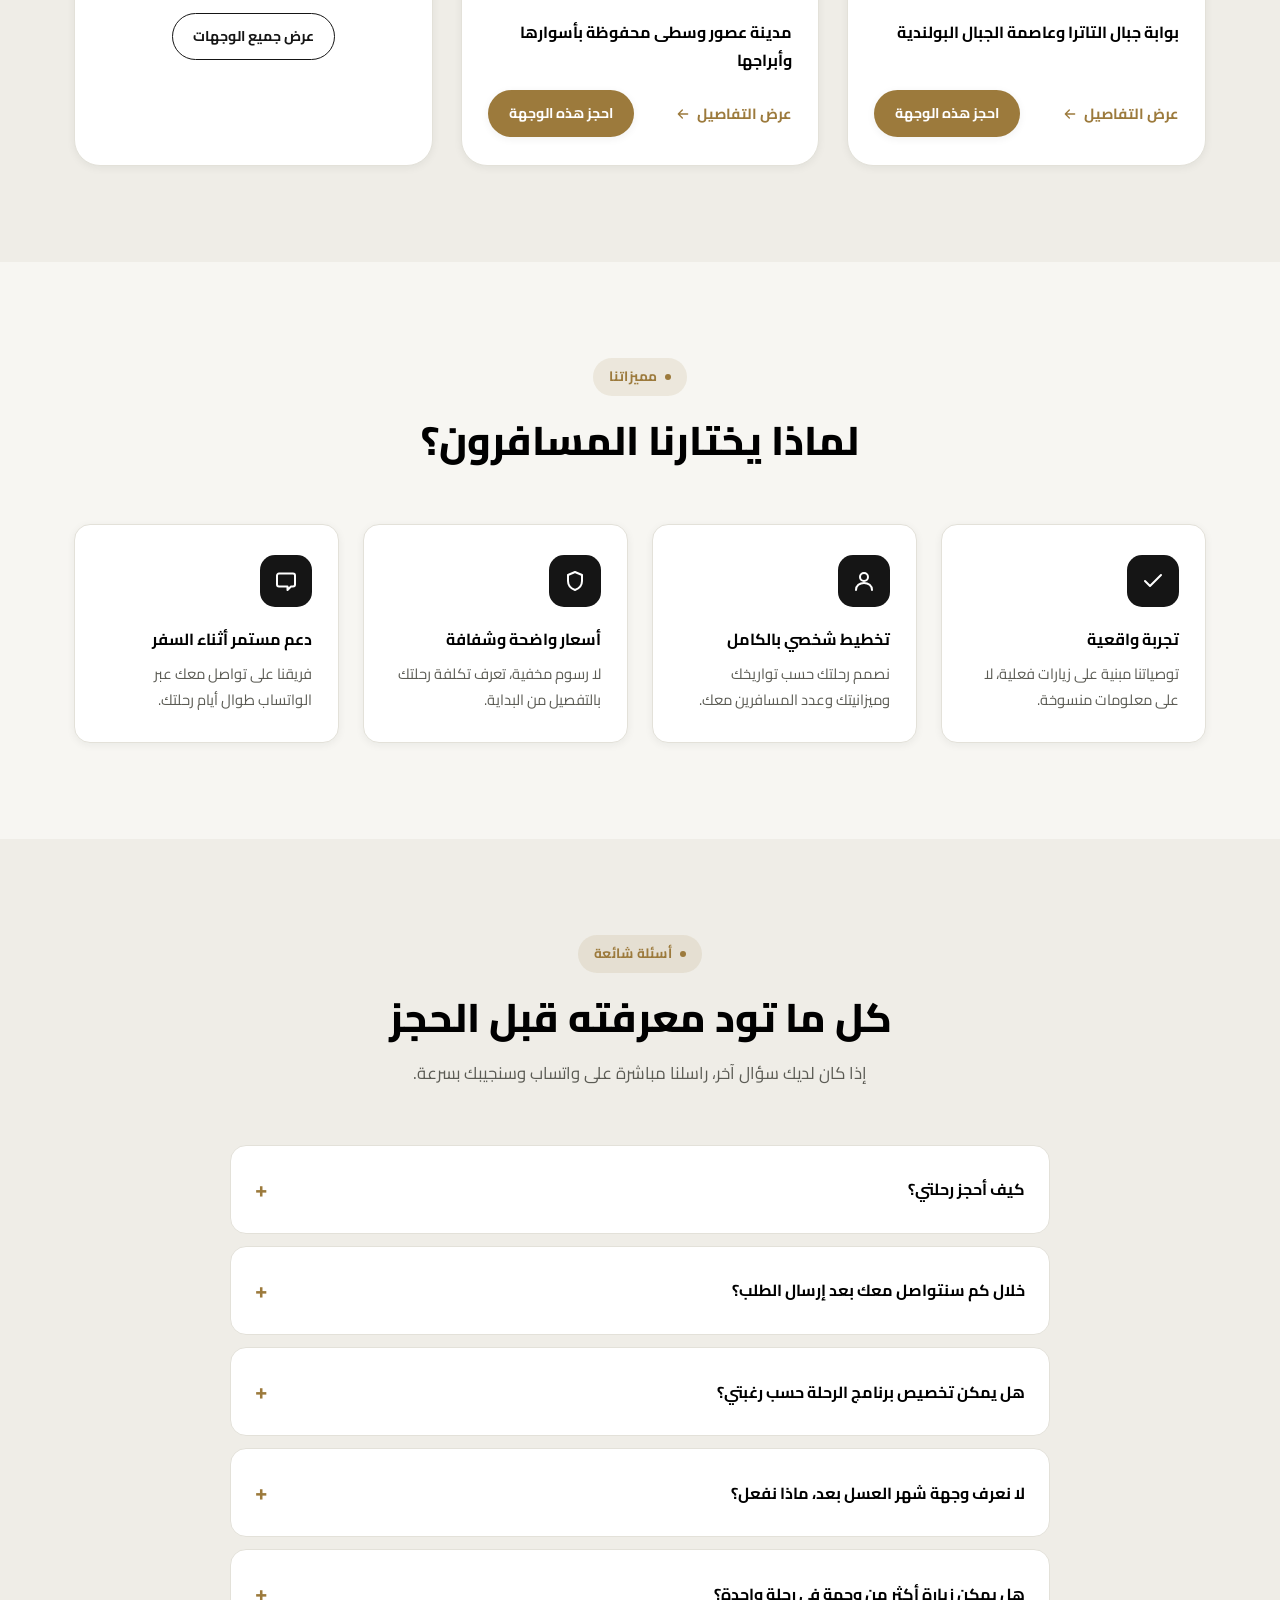
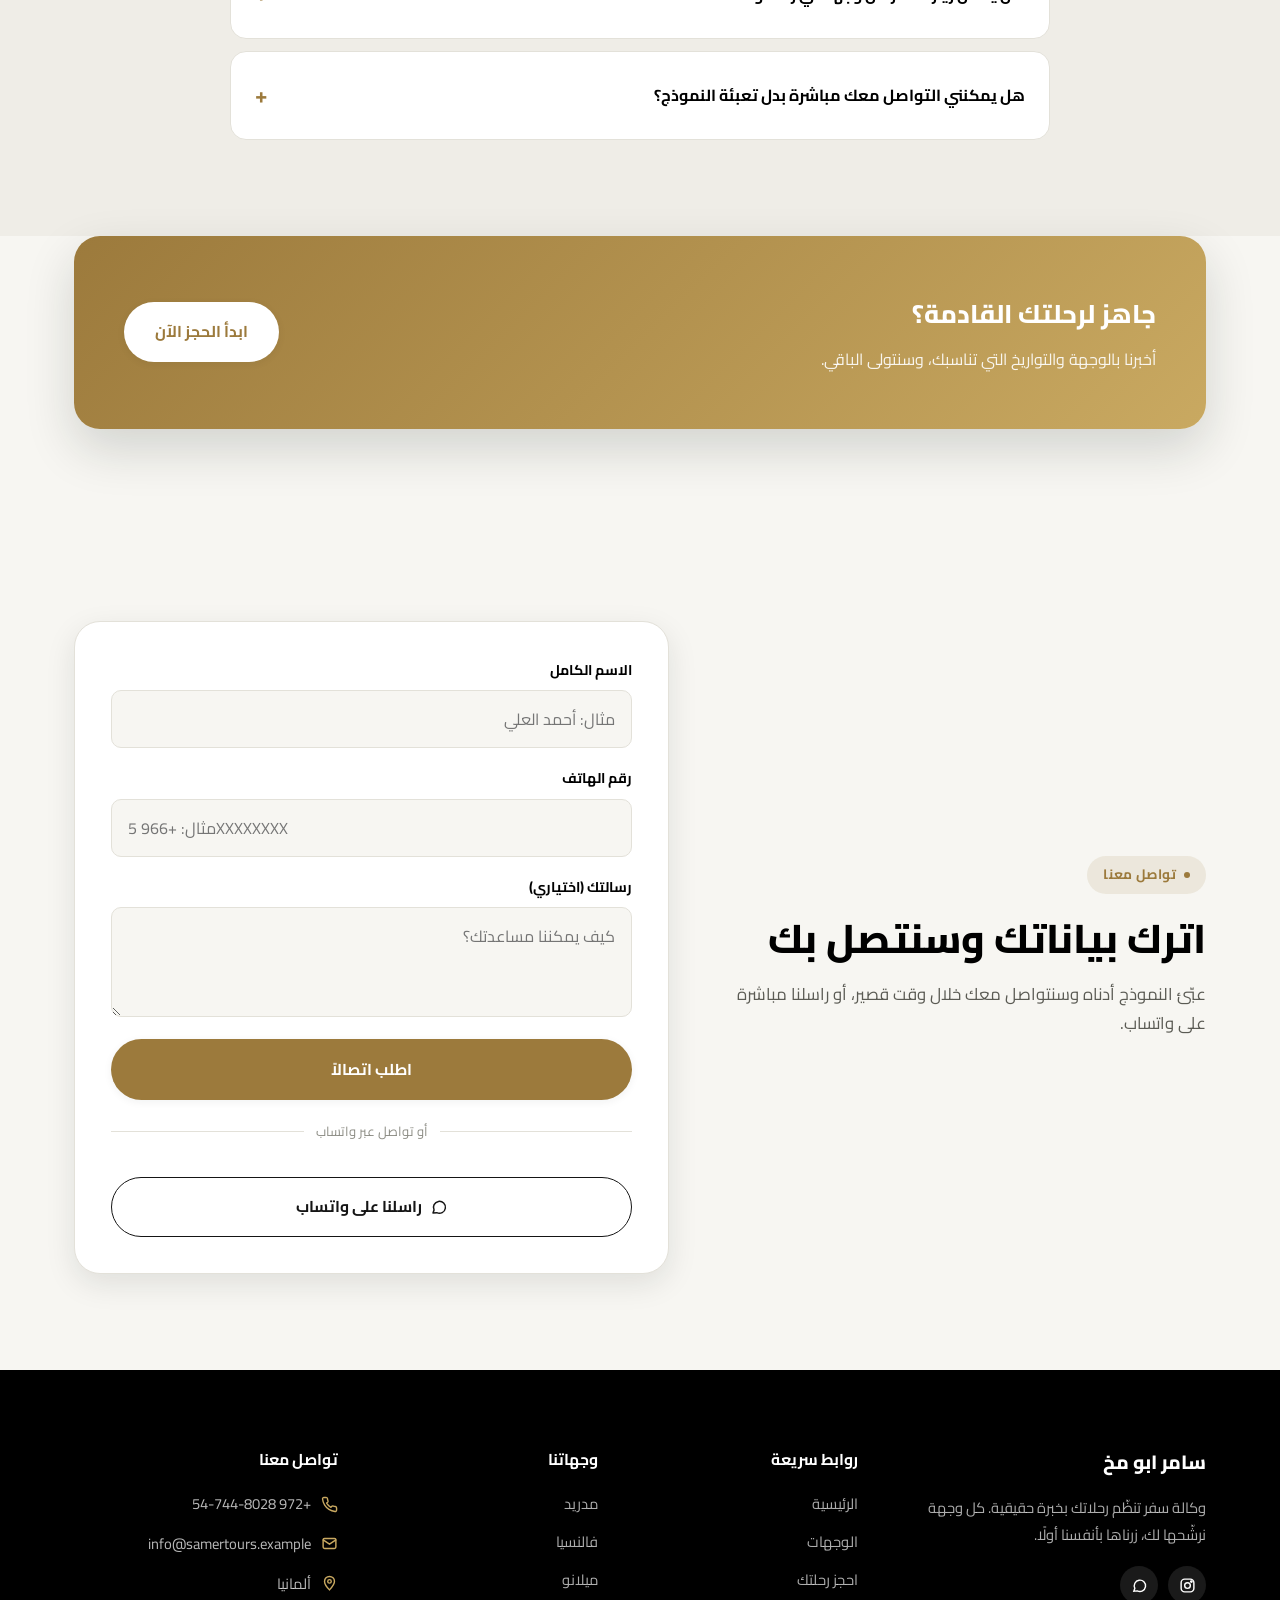
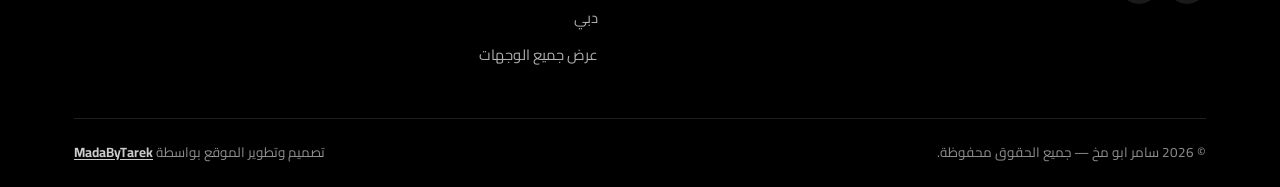
==== commit d3e54e02: "Rebuild homepage hero and switch to black/white/gold luxury palette Per the site owner's direct feed" ====
--- a/index.html
+++ b/index.html
@@ -5,7 +5,7 @@
 <meta name="viewport" content="width=device-width, initial-scale=1.0">
 <title data-i18n-title="hero_title">سامر ابو مخ | وكالة سفر بخبرة حقيقية</title>
 <meta name="description" content="سامر ابو مخ: وكالة سفر تنظّم رحلاتك بخبرة حقيقية. نزور الوجهة بأنفسنا قبل أن نرشّحها لك.">
-<link rel="icon" href="data:image/svg+xml,%3Csvg xmlns='http://www.w3.org/2000/svg' viewBox='0 0 24 24'%3E%3Crect width='24' height='24' rx='6' fill='%230D4A66'/%3E%3Cpath d='M12 5l2.5 5L20 12l-5.5 2L12 19l-2.5-5L4 12l5.5-2z' fill='%23DFA43C'/%3E%3C/svg%3E">
+<link rel="icon" href="data:image/svg+xml,%3Csvg xmlns='http://www.w3.org/2000/svg' viewBox='0 0 24 24'%3E%3Crect width='24' height='24' rx='6' fill='%23151515'/%3E%3Cpath d='M12 5l2.5 5L20 12l-5.5 2L12 19l-2.5-5L4 12l5.5-2z' fill='%23C9A961'/%3E%3C/svg%3E">
 <link rel="stylesheet" href="assets/css/style.css">
 </head>
 <body>
@@ -36,111 +36,68 @@
 
 <main id="main">
 
-  <!-- ============ HERO ============ -->
+  <!-- ============ HERO (full-bleed photo) ============ -->
   <section class="hero">
+    <img class="hero-bg-img" src="assets/img/samer-hero.jpg" data-i18n-alt="hero_photo_alt" alt="" onerror="this.style.display='none'">
+    <div class="hero-scrim"></div>
     <div class="container hero-inner">
-      <div>
-        <div class="hero-eyebrow reveal">
-          <svg viewBox="0 0 24 24" fill="none" stroke="currentColor" stroke-width="2" stroke-linecap="round" stroke-linejoin="round"><path d="M12 21s7-7.2 7-12a7 7 0 1 0-14 0c0 4.8 7 12 7 12z"/><circle cx="12" cy="9" r="2.5"/></svg>
-          <span data-i18n="hero_eyebrow">وكالة سفر بخبرة حقيقية</span>
-        </div>
-        <h1 class="hero-title reveal" data-i18n="hero_title">نخطط رحلتك بخبرة زُرناها نحن بأنفسنا</h1>
-        <p class="hero-subtitle reveal reveal-delay-1" data-i18n="hero_subtitle">لا نبيعك وجهة من كتالوج. كل مكان تراه هنا زرناه فعلًا، وعشنا تفاصيله، لنقدّم لك خطة سفر واقعية ومضمونة من أول يوم حتى العودة.</p>
-        <p class="hero-motto reveal reveal-delay-1" data-i18n="hero_motto">نعيش الرحلة أولًا، لنرويها لك بصدق</p>
-        <div class="hero-actions reveal reveal-delay-2">
-          <a href="destinations.html" class="btn btn-primary" data-i18n="hero_cta_primary">استكشف الوجهات</a>
-          <a href="booking.html" class="btn btn-ghost-light" data-i18n="hero_cta_secondary">احجز رحلتك الآن</a>
-        </div>
-        <div class="hero-stats reveal reveal-delay-3">
-          <div>
-            <div class="hero-stat-num" data-i18n="stat_destinations_number">25+</div>
-            <div class="hero-stat-label" data-i18n="stat_destinations_label">وجهة زرناها بأنفسنا</div>
-          </div>
-          <div>
-            <div class="hero-stat-num" data-i18n="stat_travelers_number">500+</div>
-            <div class="hero-stat-label" data-i18n="stat_travelers_label">مسافر وثقوا برحلتهم معنا</div>
-          </div>
-        </div>
-      </div>
-
-      <div class="hero-visual reveal reveal-delay-2">
-        <div class="hero-photo-frame">
-          <div class="hero-photo-placeholder">
-            <svg viewBox="0 0 24 24" fill="none" stroke="currentColor" stroke-width="1.6" stroke-linecap="round" stroke-linejoin="round"><circle cx="12" cy="8" r="4"/><path d="M4 21c0-4.4 3.6-7 8-7s8 2.6 8 7"/></svg>
-            <span data-i18n="hero_photo_placeholder_text">أضف صورة سامر هنا: assets/img/samer-hero.jpg</span>
-          </div>
-          <img src="assets/img/samer-hero.jpg" data-i18n-alt="hero_photo_alt" alt="" onerror="this.style.display='none'">
-          <div class="hero-photo-badge">
-            <div class="hero-photo-badge-name" data-i18n="brand_name">سامر ابو مخ</div>
-            <div class="hero-photo-badge-role" data-i18n="hero_photo_role">مؤسس ومنظّم رحلات</div>
-          </div>
-        </div>
-      </div>
-    </div>
-  </section>
-
-  <!-- ============ QUICK ACTIONS ============ -->
-  <section class="quick-actions">
-    <div class="container">
-      <div class="quick-actions-grid reveal">
-        <a href="destinations.html" class="quick-action-tile">
-          <img src="https://upload.wikimedia.org/wikipedia/commons/thumb/b/b0/Hallstatt_-_Zentrum_.JPG/1280px-Hallstatt_-_Zentrum_.JPG" alt="" loading="lazy">
-          <div class="quick-action-overlay" data-i18n="qa_destinations">استكشف وجهاتنا</div>
-        </a>
-        <a href="booking.html" class="quick-action-tile icon-tile">
-          <span class="quick-action-tile-icon"><svg viewBox="0 0 24 24" fill="none" stroke="#fff" stroke-width="2" stroke-linecap="round" stroke-linejoin="round"><path d="M21 15.5a2 2 0 0 1-2 2h-2l-3.5 3.5V17.5H5a2 2 0 0 1-2-2v-9a2 2 0 0 1 2-2h14a2 2 0 0 1 2 2z"/></svg></span>
-          <div class="quick-action-overlay" data-i18n="qa_booking">احجز رحلتك</div>
-        </a>
-        <a href="booking.html?honeymoon=1" class="quick-action-tile">
-          <img src="https://upload.wikimedia.org/wikipedia/commons/thumb/a/ad/The_Nyhavn_Canal_3.jpg/1280px-The_Nyhavn_Canal_3.jpg" alt="" loading="lazy">
-          <div class="quick-action-overlay" data-i18n="qa_honeymoon">رحلة شهر العسل</div>
-        </a>
-        <a href="booking.html?multi=1" class="quick-action-tile icon-tile">
-          <span class="quick-action-tile-icon"><svg viewBox="0 0 24 24" fill="none" stroke="#fff" stroke-width="2" stroke-linecap="round" stroke-linejoin="round"><path d="M12 21s7-7.2 7-12a7 7 0 1 0-14 0c0 4.8 7 12 7 12z"/><circle cx="12" cy="9" r="2.5"/><path d="M3 8l4 2M21 8l-4 2"/></svg></span>
-          <div class="quick-action-overlay" data-i18n="qa_multi">رحلة لأكثر من وجهة</div>
-        </a>
-        <a href="https://wa.me/972547448028" target="_blank" rel="noopener" class="quick-action-tile icon-tile whatsapp">
-          <span class="quick-action-tile-icon"><svg viewBox="0 0 24 24" width="26" height="26" fill="none" stroke="#fff" stroke-width="2" stroke-linecap="round" stroke-linejoin="round"><path d="M4 20l1.4-4A8 8 0 1 1 9 19.6z"/></svg></span>
-          <div class="quick-action-overlay" data-i18n="qa_whatsapp">تواصل واتساب فوري</div>
-        </a>
-      </div>
-    </div>
-  </section>
-
-  <div class="container">
-    <div class="flight-divider">
-      <span class="flight-divider-icon"><svg viewBox="0 0 24 24" fill="none" stroke="currentColor" stroke-width="2" stroke-linecap="round" stroke-linejoin="round"><path d="M22 2L11 13M22 2l-7 20-4-9-9-4 20-7z"/></svg></span>
-    </div>
-  </div>
-
-  <!-- ============ ABOUT ============ -->
+      <div class="hero-eyebrow reveal">
+        <svg viewBox="0 0 24 24" fill="none" stroke="currentColor" stroke-width="2" stroke-linecap="round" stroke-linejoin="round"><path d="M12 21s7-7.2 7-12a7 7 0 1 0-14 0c0 4.8 7 12 7 12z"/><circle cx="12" cy="9" r="2.5"/></svg>
+        <span data-i18n="hero_eyebrow">وكالة سفر بخبرة حقيقية</span>
+      </div>
+      <h1 class="hero-title reveal" data-i18n="hero_title">نخطط رحلتك بخبرة زُرناها نحن بأنفسنا</h1>
+      <p class="hero-subtitle reveal reveal-delay-1" data-i18n="hero_subtitle">لا نبيعك وجهة من كتالوج. كل مكان تراه هنا زرناه فعلًا، وعشنا تفاصيله، لنقدّم لك خطة سفر واقعية ومضمونة من أول يوم حتى العودة.</p>
+      <p class="hero-motto reveal reveal-delay-1" data-i18n="hero_motto">نعيش الرحلة أولًا، لنرويها لك بصدق</p>
+      <div class="hero-actions reveal reveal-delay-2">
+        <a href="destinations.html" class="btn btn-primary" data-i18n="hero_cta_primary">استكشف الوجهات</a>
+        <a href="booking.html" class="btn btn-ghost-light" data-i18n="hero_cta_secondary">احجز رحلتك الآن</a>
+      </div>
+    </div>
+  </section>
+
+  <!-- ============ HORIZONTAL SCROLL STRIP ============ -->
+  <section class="scroll-strip-section">
+    <div class="container">
+      <div class="scroll-strip-head reveal">
+        <div>
+          <div class="eyebrow" style="margin-bottom:8px;" data-i18n="scroll_strip_eyebrow">أبرز الوجهات</div>
+          <h2 class="section-title" style="font-size:1.4rem;" data-i18n="scroll_strip_title">تصفّح وجهاتنا</h2>
+        </div>
+      </div>
+      <div class="scroll-strip reveal reveal-delay-1" id="scrollStrip">
+        <!-- Cards injected by assets/js/render-destinations.js -->
+      </div>
+    </div>
+  </section>
+
+  <!-- ============ ABOUT (من أنا) ============ -->
   <section>
     <div class="container about-grid">
       <div class="reveal">
-        <div class="eyebrow" data-i18n="about_eyebrow">قصتنا</div>
-        <h2 class="section-title" data-i18n="about_title">لماذا سامر ابو مخ؟</h2>
-        <p style="margin-top:16px; color:var(--color-ink-soft); font-size:1.03rem;" data-i18n="about_text">قبل أن نرشّح لك أي وجهة، نكون قد زرناها بأنفسنا: مشينا في شوارعها، جرّبنا مطاعمها، واكتشفنا أماكنها السياحية عن قرب. هذا يعني أن كل نصيحة نقدّمها لك مبنية على تجربة حقيقية، لا على صور من الإنترنت.</p>
+        <div class="eyebrow" data-i18n="about_eyebrow">من أنا؟</div>
+        <h2 class="section-title" data-i18n="about_title">أنا سامر ابو مخ</h2>
+        <p style="margin-top:16px; color:var(--color-ink-soft); font-size:1.03rem;" data-i18n="about_text">قبل أن أرشّح لك أي وجهة، أكون قد زرتها بنفسي: مشيت في شوارعها، تذوّقت مأكولاتها، واكتشفت أماكنها السياحية عن قرب. لا أكتب لك عن أماكن رأيتها في الصور فقط، ولا أحب أن أرسلك في رحلة لا أعرف تفاصيلها. من ألمانيا، أخطط لك رحلتك خطوة بخطوة، وأبقى على تواصل مباشر معك من أول يوم حتى عودتك.</p>
 
         <div class="about-points">
           <div class="about-point">
             <span class="about-point-icon"><svg viewBox="0 0 24 24" fill="none" stroke="currentColor" stroke-width="2" stroke-linecap="round" stroke-linejoin="round"><path d="M12 21s7-7.2 7-12a7 7 0 1 0-14 0c0 4.8 7 12 7 12z"/><circle cx="12" cy="9" r="2.5"/></svg></span>
             <div>
-              <div class="about-point-title" data-i18n="about_point_1_title">نزورها بأنفسنا أولًا</div>
-              <div class="about-point-desc" data-i18n="about_point_1_desc">كل وجهة نعرضها لك، مررنا بها شخصيًا قبل أن نضعها في برامجنا.</div>
+              <div class="about-point-title" data-i18n="about_point_1_title">أزورها بنفسي أولًا</div>
+              <div class="about-point-desc" data-i18n="about_point_1_desc">كل وجهة أعرضها لك، أكون قد مررت بها شخصيًا قبل أن أضعها في برامجي.</div>
             </div>
           </div>
           <div class="about-point">
             <span class="about-point-icon"><svg viewBox="0 0 24 24" fill="none" stroke="currentColor" stroke-width="2" stroke-linecap="round" stroke-linejoin="round"><rect x="3" y="5" width="18" height="16" rx="2"/><path d="M3 10h18M8 3v4M16 3v4"/></svg></span>
             <div>
               <div class="about-point-title" data-i18n="about_point_2_title">خطة مصمّمة خصيصًا لك</div>
-              <div class="about-point-desc" data-i18n="about_point_2_desc">تواريخ سفرك وعدد أيامك ورغباتك، نبني حولها البرنامج بالكامل.</div>
+              <div class="about-point-desc" data-i18n="about_point_2_desc">تواريخ سفرك وعدد أيامك ورغباتك، أبني حولها البرنامج بالكامل.</div>
             </div>
           </div>
           <div class="about-point">
             <span class="about-point-icon"><svg viewBox="0 0 24 24" fill="none" stroke="currentColor" stroke-width="2" stroke-linecap="round" stroke-linejoin="round"><path d="M21 15.5a2 2 0 0 1-2 2h-2l-3.5 3.5V17.5H5a2 2 0 0 1-2-2v-9a2 2 0 0 1 2-2h14a2 2 0 0 1 2 2z"/></svg></span>
             <div>
-              <div class="about-point-title" data-i18n="about_point_3_title">دعم طوال الرحلة</div>
-              <div class="about-point-desc" data-i18n="about_point_3_desc">نبقى على تواصل معك عبر الهاتف والواتساب من الحجز حتى العودة.</div>
+              <div class="about-point-title" data-i18n="about_point_3_title">أبقى معك طوال الرحلة</div>
+              <div class="about-point-desc" data-i18n="about_point_3_desc">أبقى على تواصل معك عبر الهاتف والواتساب من لحظة الحجز حتى العودة.</div>
             </div>
           </div>
         </div>
@@ -148,14 +105,28 @@
 
       <div class="about-panel reveal reveal-delay-1">
         <div class="quote-mark">“</div>
-        <p data-i18n="about_quote">«السفر تجربة، ونحن نحرص أن نعيشها أولًا قبل أن نشاركها معك.»</p>
+        <p data-i18n="about_quote">«السفر تجربة، وأنا أحرص أن أعيشها أولًا قبل أن أشاركها معك.»</p>
         <div class="about-panel-foot">
-          <span class="about-panel-avatar">SA</span>
+          <span class="about-panel-avatar"><img src="assets/img/samer-hero.jpg" alt="" data-i18n-alt="hero_photo_alt" onerror="this.parentElement.textContent='SA'"></span>
           <div>
             <div class="about-panel-name" data-i18n="about_quote_name">سامر ابو مخ</div>
             <div class="about-panel-role" data-i18n="about_quote_role">منظّم رحلات</div>
           </div>
         </div>
+      </div>
+    </div>
+  </section>
+
+  <!-- ============ STATS BAND ============ -->
+  <section class="stats-band">
+    <div class="container stats-band-grid reveal">
+      <div>
+        <div class="stat-num" data-i18n="stat_destinations_number">25+</div>
+        <div class="stat-label" data-i18n="stat_destinations_label">وجهة زرتها بنفسي</div>
+      </div>
+      <div>
+        <div class="stat-num" data-i18n="stat_travelers_number">500+</div>
+        <div class="stat-label" data-i18n="stat_travelers_label">مسافر سافروا معي</div>
       </div>
     </div>
   </section>
--- a/assets/css/style.css
+++ b/assets/css/style.css
@@ -6,21 +6,21 @@
 @import url('https://fonts.googleapis.com/css2?family=Cairo:wght@400;500;600;700;800&family=Aref+Ruqaa:wght@400;700&family=Caveat:wght@500;700&display=swap');
 
 :root{
-  /* Colors — "golden hour wanderlust": dusk ocean blue + sunset coral + warm sand */
-  --color-bg: #FBF3E7;
+  /* Colors — editorial luxury: near-black + off-white + muted antique gold */
+  --color-bg: #F7F6F2;
   --color-surface: #FFFFFF;
-  --color-surface-alt: #F5E8D6;
-  --color-ink: #1E2422;
-  --color-ink-soft: #56645F;
-  --color-ink-faint: #8A968F;
-  --color-border: #E9DCC5;
-
-  --color-primary: #0D4A66;
-  --color-primary-dark: #082F44;
-  --color-primary-light: #1D6E90;
-  --color-accent: #E4693A;
-  --color-accent-light: #F09C68;
-  --color-gold: #DFA43C;
+  --color-surface-alt: #EFEDE7;
+  --color-ink: #141414;
+  --color-ink-soft: #5B5B54;
+  --color-ink-faint: #8D8D85;
+  --color-border: #E3E1D9;
+
+  --color-primary: #151515;
+  --color-primary-dark: #000000;
+  --color-primary-light: #2C2C2C;
+  --color-accent: #9C7A3C;
+  --color-accent-light: #B9955A;
+  --color-gold: #C9A961;
 
   --color-success-bg: #EAF6EE;
   --color-success-ink: #1E6B3C;
@@ -126,7 +126,7 @@
   font-weight: 700;
   letter-spacing: .02em;
   color: var(--color-accent);
-  background: rgba(228, 105, 58, .1);
+  background: rgba(156, 122, 60, .12);
   padding: 7px 16px;
   border-radius: var(--radius-pill);
   margin-bottom: 18px;
@@ -141,7 +141,7 @@
 /* ---------- Header ---------- */
 .site-header{
   position: sticky; top: 0; z-index: 100;
-  background: rgba(251, 243, 231, .85);
+  background: rgba(247, 246, 242, .85);
   backdrop-filter: blur(10px);
   border-bottom: 1px solid transparent;
   border-radius: 0;
@@ -159,7 +159,7 @@
   border-radius: var(--radius-lg);
   box-shadow: var(--shadow-md);
   border-color: var(--color-border);
-  background: rgba(251, 243, 231, .96);
+  background: rgba(247, 246, 242, .96);
 }
 @media (min-width: 768px){
   .site-header.scrolled{ margin-inline: 28px; }
@@ -206,25 +206,23 @@
   .header-actions .btn-sm{ display: none; }
 }
 
-/* ---------- Hero ---------- */
+/* ---------- Hero (full-bleed photo) ---------- */
 .hero{
   position: relative;
-  background: radial-gradient(1200px 600px at 15% -10%, rgba(223,164,60,.18), transparent 60%),
-              linear-gradient(160deg, var(--color-primary-dark), var(--color-primary) 55%, var(--color-primary-light));
+  min-height: 82vh;
+  display: flex;
+  align-items: center;
+  overflow: hidden;
   color: #fff;
-  overflow: hidden;
-  padding-block: 120px 100px;
-}
-.hero::before{
-  content: "";
-  position: absolute; inset: 0;
-  background-image: radial-gradient(rgba(255,255,255,.14) 1.5px, transparent 1.5px);
-  background-size: 26px 26px;
-  opacity: .35;
-  mask-image: linear-gradient(180deg, transparent, #000 25%, #000 70%, transparent);
-}
-.hero-inner{ position: relative; display: grid; grid-template-columns: 1.1fr .9fr; gap: 56px; align-items: center; }
-@media (max-width: 900px){ .hero-inner{ grid-template-columns: 1fr; } }
+  padding-block: 150px 90px;
+  background: linear-gradient(160deg, var(--color-primary-dark), var(--color-primary) 55%, var(--color-primary-light));
+}
+.hero-bg-img{ position: absolute; inset: 0; width: 100%; height: 100%; object-fit: cover; object-position: center 32%; z-index: 0; }
+.hero-scrim{
+  position: absolute; inset: 0; z-index: 1;
+  background: linear-gradient(180deg, rgba(0,0,0,.25) 0%, rgba(0,0,0,.35) 45%, rgba(0,0,0,.78) 100%);
+}
+.hero-inner{ position: relative; z-index: 2; max-width: 680px; }
 
 .hero-eyebrow{ display: inline-flex; align-items: center; gap: 8px; background: rgba(255,255,255,.14); border: 1px solid rgba(255,255,255,.3); padding: 8px 16px; border-radius: var(--radius-pill); font-size: .85rem; font-weight: 700; margin-bottom: 22px; }
 .hero-eyebrow svg{ width: 16px; height: 16px; }
@@ -237,25 +235,33 @@
 }
 .hero-actions{ display: flex; flex-wrap: wrap; gap: 16px; margin-top: 36px; }
 
-.hero-stats{ display: flex; gap: 34px; margin-top: 56px; flex-wrap: wrap; }
-.hero-stat-num{ font-size: 1.9rem; font-weight: 800; color: var(--color-gold); }
-.hero-stat-label{ font-size: .88rem; color: rgba(255,255,255,.78); margin-top: 4px; }
-
-.hero-visual{ position: relative; display: flex; align-items: center; justify-content: center; }
-.hero-card{
-  background: rgba(255,255,255,.08);
-  border: 1px solid rgba(255,255,255,.25);
-  border-radius: var(--radius-lg);
-  padding: 28px;
-  backdrop-filter: blur(6px);
-  width: 100%; max-width: 380px;
-}
-.hero-card-row{ display: flex; align-items: center; gap: 14px; padding-block: 14px; border-bottom: 1px solid rgba(255,255,255,.18); }
-.hero-card-row:last-child{ border-bottom: none; }
-.hero-card-icon{ width: 42px; height: 42px; border-radius: 12px; background: rgba(255,255,255,.14); display: flex; align-items: center; justify-content: center; flex-shrink: 0; }
-.hero-card-icon svg{ width: 22px; height: 22px; }
-.hero-card-title{ font-weight: 700; font-size: .96rem; }
-.hero-card-sub{ font-size: .82rem; color: rgba(255,255,255,.72); margin-top: 2px; }
+/* ---------- Horizontal scroll strip (top places, under hero) ---------- */
+.scroll-strip-section{ padding-block: 56px; }
+.scroll-strip-head{ display: flex; align-items: baseline; justify-content: space-between; gap: 16px; margin-bottom: 24px; flex-wrap: wrap; }
+.scroll-strip{
+  display: flex; gap: 18px; overflow-x: auto; scroll-snap-type: x proximity;
+  padding-block: 4px 14px; margin-inline: -24px; padding-inline: 24px;
+  scrollbar-width: thin; scrollbar-color: var(--color-border) transparent;
+}
+.scroll-strip::-webkit-scrollbar{ height: 6px; }
+.scroll-strip::-webkit-scrollbar-thumb{ background: var(--color-border); border-radius: var(--radius-pill); }
+.scroll-strip-card{
+  position: relative; flex: 0 0 auto; width: 220px; aspect-ratio: 3 / 4; border-radius: var(--radius-md);
+  overflow: hidden; scroll-snap-align: start; box-shadow: var(--shadow-sm);
+}
+.scroll-strip-card img{ position: absolute; inset: 0; width: 100%; height: 100%; object-fit: cover; transition: transform .4s ease; }
+.scroll-strip-card:hover img{ transform: scale(1.06); }
+.scroll-strip-card-label{
+  position: absolute; inset-inline: 0; bottom: 0; z-index: 1; color: #fff; font-weight: 700; padding: 16px 14px;
+  background: linear-gradient(180deg, rgba(0,0,0,0) 0%, rgba(0,0,0,.72) 100%);
+}
+@media (max-width: 560px){ .scroll-strip-card{ width: 160px; } }
+
+/* ---------- Stats band ---------- */
+.stats-band{ background: var(--color-primary-dark); color: #fff; padding-block: 56px; }
+.stats-band-grid{ display: flex; justify-content: center; gap: 80px; flex-wrap: wrap; text-align: center; }
+.stat-num{ font-size: 2.4rem; font-weight: 800; color: var(--color-gold); }
+.stat-label{ font-size: .92rem; color: rgba(255,255,255,.78); margin-top: 6px; }
 
 /* ---------- About ---------- */
 .about-grid{ display: grid; grid-template-columns: .95fr 1.05fr; gap: 64px; align-items: center; }
@@ -284,7 +290,8 @@
 .quote-mark{ font-size: 3rem; color: var(--color-gold); line-height: 1; font-family: Georgia, serif; }
 .about-panel p{ font-size: 1.08rem; color: var(--color-ink); margin-top: 8px; }
 .about-panel-foot{ margin-top: 22px; display: flex; align-items: center; gap: 12px; }
-.about-panel-avatar{ width: 46px; height: 46px; border-radius: 50%; background: var(--color-primary); color: #fff; display: flex; align-items: center; justify-content: center; font-weight: 800; }
+.about-panel-avatar{ width: 46px; height: 46px; border-radius: 50%; background: var(--color-primary); color: #fff; display: flex; align-items: center; justify-content: center; font-weight: 800; overflow: hidden; flex-shrink: 0; }
+.about-panel-avatar img{ width: 100%; height: 100%; object-fit: cover; }
 .about-panel-name{ font-weight: 700; color: var(--color-primary-dark); font-size: .95rem; }
 .about-panel-role{ font-size: .82rem; color: var(--color-ink-faint); }
 
@@ -383,45 +390,6 @@
 .why-desc{ font-size: .92rem; color: var(--color-ink-soft); }
 
 .section-alt{ background: var(--color-surface-alt); }
-
-/* ---------- Flight-path section divider ---------- */
-.flight-divider{
-  position: relative; height: 1px; background: var(--color-border);
-  margin-block: 0; max-width: var(--container); margin-inline: auto;
-}
-.flight-divider-icon{
-  position: absolute; top: 50%; left: 50%; transform: translate(-50%, -50%);
-  width: 40px; height: 40px; border-radius: 50%; background: var(--color-bg);
-  border: 1.5px dashed var(--color-accent); color: var(--color-accent);
-  display: flex; align-items: center; justify-content: center;
-}
-.flight-divider-icon svg{ width: 18px; height: 18px; }
-html[dir="rtl"] .flight-divider-icon svg{ transform: scaleX(-1); }
-
-/* ---------- Quick-action strip (homepage, under hero) ---------- */
-.quick-actions{ margin-top: -46px; position: relative; z-index: 2; }
-.quick-actions-grid{
-  display: grid; grid-template-columns: repeat(5, 1fr); gap: 16px;
-}
-@media (max-width: 900px){ .quick-actions-grid{ grid-template-columns: repeat(3, 1fr); } }
-@media (max-width: 560px){ .quick-actions-grid{ grid-template-columns: repeat(2, 1fr); } }
-.quick-action-tile{
-  position: relative; border-radius: var(--radius-md); overflow: hidden;
-  aspect-ratio: 1; display: flex; align-items: flex-end; box-shadow: var(--shadow-md);
-  transition: transform .2s ease, box-shadow .2s ease; color: #fff;
-}
-.quick-action-tile:hover{ transform: translateY(-4px); box-shadow: var(--shadow-lg); }
-.quick-action-tile img{ position: absolute; inset: 0; width: 100%; height: 100%; object-fit: cover; }
-.quick-action-tile.icon-tile{ background: linear-gradient(150deg, var(--color-primary), var(--color-primary-dark)); }
-.quick-action-tile.icon-tile.whatsapp{ background: linear-gradient(150deg, #25D366, #1a9950); }
-.quick-action-overlay{
-  position: relative; z-index: 1; width: 100%; padding: 14px 12px;
-  background: linear-gradient(180deg, rgba(6,13,12,0) 0%, rgba(6,13,12,.75) 100%);
-  font-size: .85rem; font-weight: 700; text-align: center;
-}
-.quick-action-tile-icon{ position: absolute; top: 14px; inset-inline-start: 14px; z-index: 1; }
-.quick-action-tile-icon svg{ width: 26px; height: 26px; opacity: .9; }
-.quick-action-tile.icon-tile .quick-action-overlay{ background: none; padding-bottom: 20px; }
 
 /* ---------- FAQ ---------- */
 .faq-list{ max-width: 820px; margin-inline: auto; display: flex; flex-direction: column; gap: 12px; }
@@ -511,7 +479,7 @@
   border: 1.5px solid var(--color-border); background: var(--color-bg);
   color: var(--color-ink); transition: border-color .2s ease, box-shadow .2s ease, background-color .2s ease;
 }
-.form-control:focus{ outline: none; border-color: var(--color-primary); background: #fff; box-shadow: 0 0 0 4px rgba(13,74,102,.1); }
+.form-control:focus{ outline: none; border-color: var(--color-primary); background: #fff; box-shadow: 0 0 0 4px rgba(156,122,60,.14); }
 select.form-control{ appearance: none; background-image: url("data:image/svg+xml,%3Csvg xmlns='http://www.w3.org/2000/svg' viewBox='0 0 20 20' fill='none' stroke='%2356645F' stroke-width='2'%3E%3Cpath d='M5 8l5 5 5-5'/%3E%3C/svg%3E"); background-repeat: no-repeat; background-position: left 14px center; background-size: 16px; padding-inline-start: 40px; }
 html[dir="rtl"] select.form-control{ background-position: left 14px center; }
 textarea.form-control{ resize: vertical; min-height: 110px; }
@@ -545,29 +513,6 @@
 .side-card-mini-text{ font-size: .88rem; color: var(--color-ink-soft); }
 .side-card-mini-text strong{ color: var(--color-ink); display: block; margin-bottom: 2px; font-size: .9rem; }
 
-/* ---------- Hero photo (replaces the old hero-card info panel) ---------- */
-.hero-photo-frame{
-  position: relative; width: 100%; max-width: 380px; margin-inline: auto;
-  aspect-ratio: 4 / 5; border-radius: var(--radius-lg); overflow: hidden;
-  border: 4px solid rgba(255,255,255,.25); box-shadow: var(--shadow-lg);
-}
-.hero-photo-frame img{ position: absolute; inset: 0; width: 100%; height: 100%; object-fit: cover; z-index: 1; }
-.hero-photo-placeholder{
-  position: absolute; inset: 0; display: flex; flex-direction: column; align-items: center; justify-content: center;
-  gap: 12px; text-align: center; padding: 30px; font-size: .82rem; line-height: 1.7;
-  background: linear-gradient(160deg, var(--color-primary-light), var(--color-primary-dark));
-  color: rgba(255,255,255,.62);
-}
-.hero-photo-placeholder svg{ width: 46px; height: 46px; opacity: .75; }
-.hero-photo-badge{
-  position: absolute; z-index: 2; bottom: 16px; inset-inline: 16px;
-  background: rgba(9,23,21,.6); backdrop-filter: blur(8px);
-  border: 1px solid rgba(255,255,255,.18); border-radius: var(--radius-md);
-  padding: 14px 18px; color: #fff;
-}
-.hero-photo-badge-name{ font-weight: 800; font-size: 1rem; }
-.hero-photo-badge-role{ font-size: .8rem; opacity: .85; margin-top: 2px; }
-
 /* ---------- Region sections (destinations page) ---------- */
 .region-section{ margin-bottom: 56px; }
 .region-title{
@@ -717,7 +662,7 @@
 .trip-type-toggle{ display: flex; gap: 12px; margin-bottom: 24px; }
 .toggle-pill{ position: relative; flex: 1; text-align: center; padding: 14px; border: 1.5px solid var(--color-border); border-radius: var(--radius-sm); cursor: pointer; font-weight: 700; font-size: .92rem; color: var(--color-ink-soft); transition: border-color .2s ease, background-color .2s ease, color .2s ease; }
 .toggle-pill input{ position: absolute; opacity: 0; pointer-events: none; }
-.toggle-pill.active{ border-color: var(--color-primary); background: rgba(13,74,102,.07); color: var(--color-primary-dark); }
+.toggle-pill.active{ border-color: var(--color-primary); background: rgba(156,122,60,.12); color: var(--color-primary-dark); }
 
 .stop-row{ background: var(--color-surface-alt); border: 1px dashed var(--color-border); border-radius: var(--radius-md); padding: 18px 20px; margin-bottom: 14px; position: relative; }
 .stop-row-title{ font-weight: 700; color: var(--color-primary-dark); margin-bottom: 12px; font-size: .9rem; display: flex; align-items: center; justify-content: space-between; }
@@ -726,7 +671,7 @@
 
 /* ---------- Booking form: honeymoon + suggestion quiz ---------- */
 .honeymoon-box{
-  background: linear-gradient(135deg, rgba(228,105,58,.08), rgba(223,164,60,.1));
+  background: linear-gradient(135deg, rgba(156,122,60,.08), rgba(201,169,97,.1));
   border: 1px solid var(--color-border); border-radius: var(--radius-md);
   padding: 20px 22px; margin-top: 12px; margin-bottom: 20px;
 }
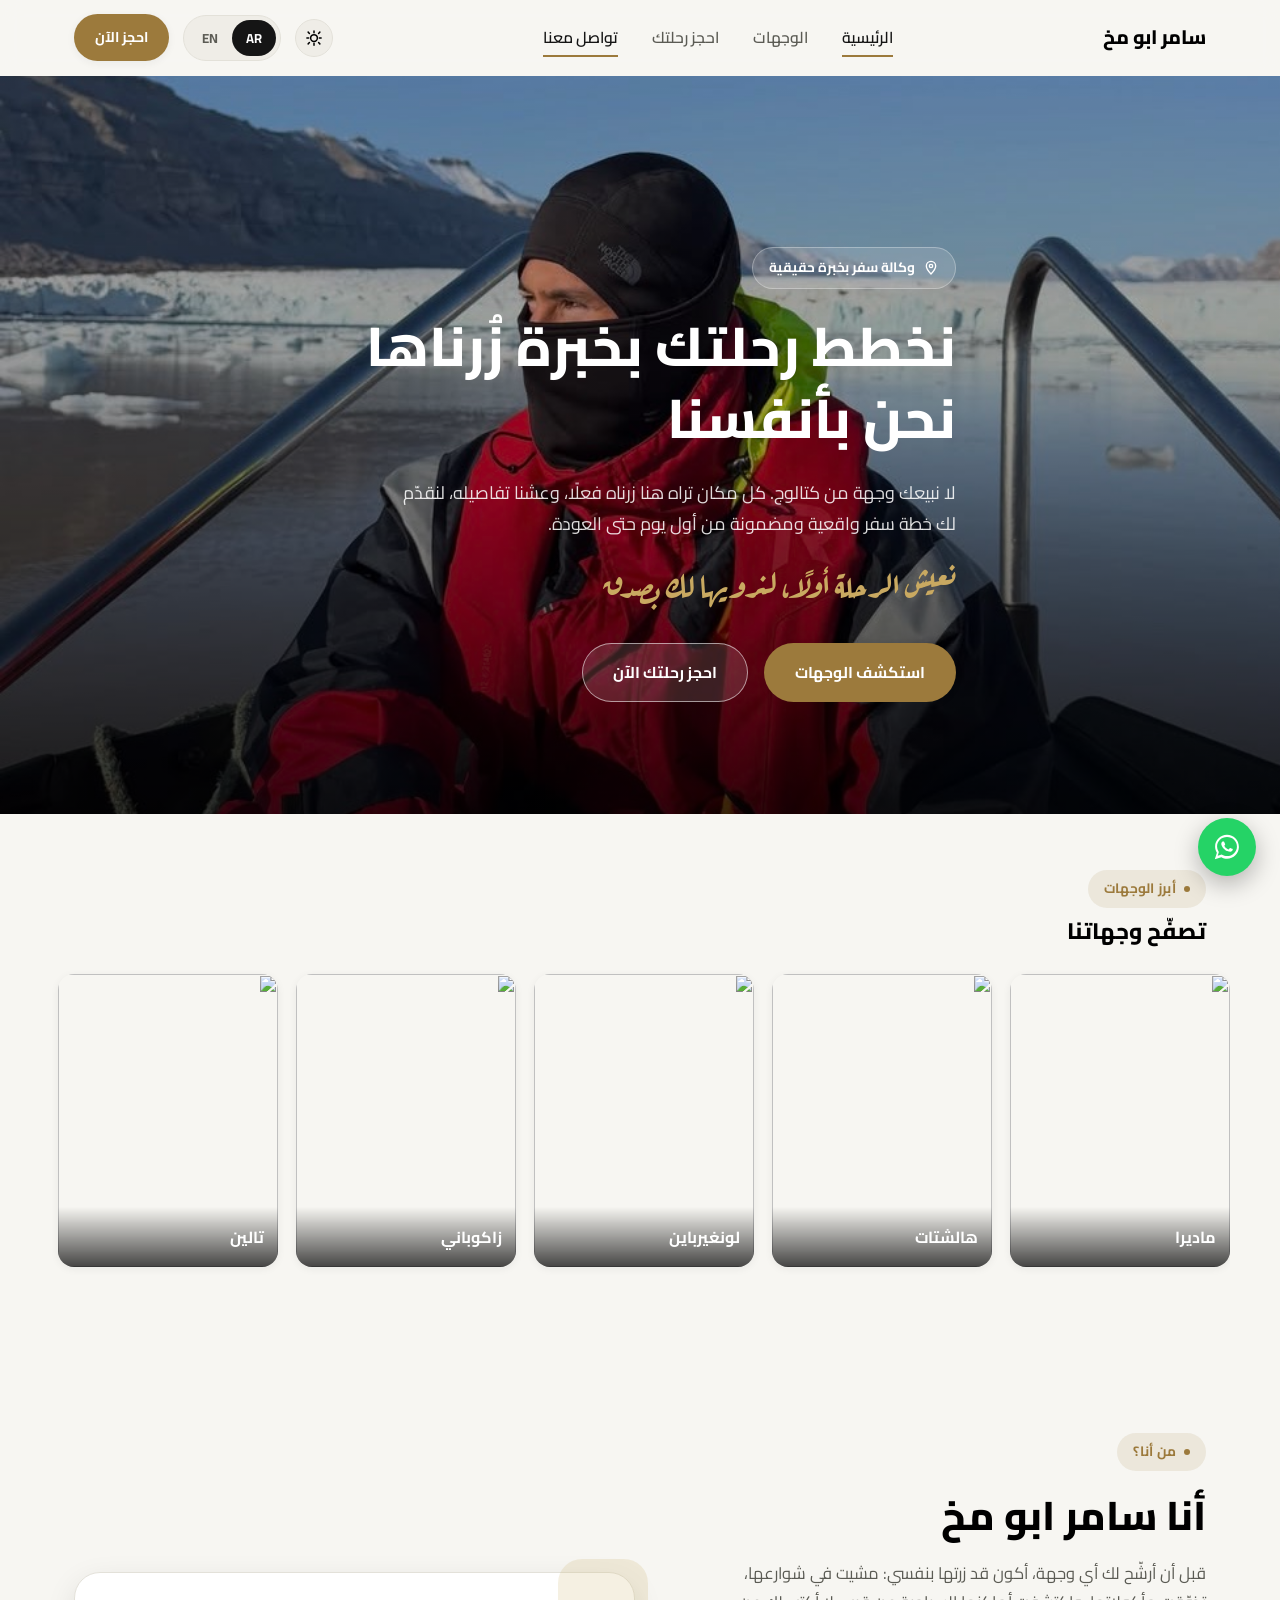
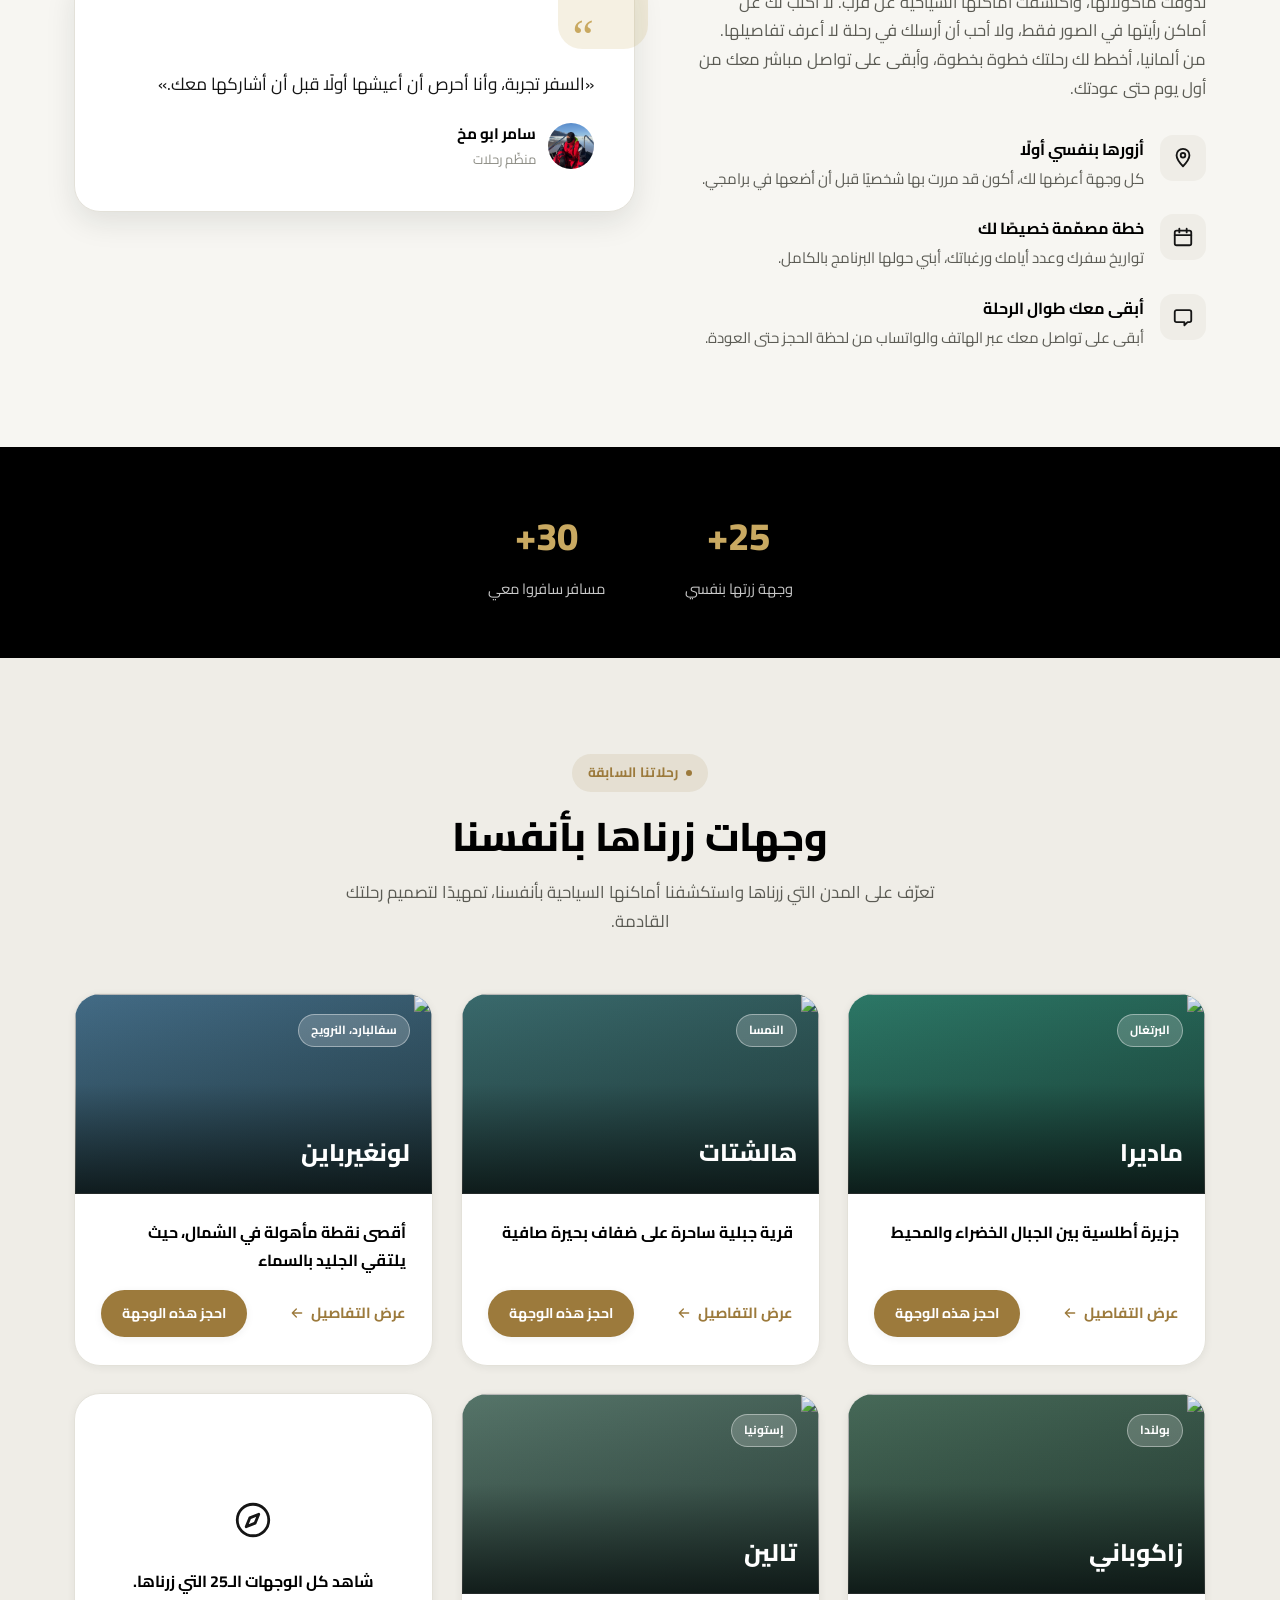
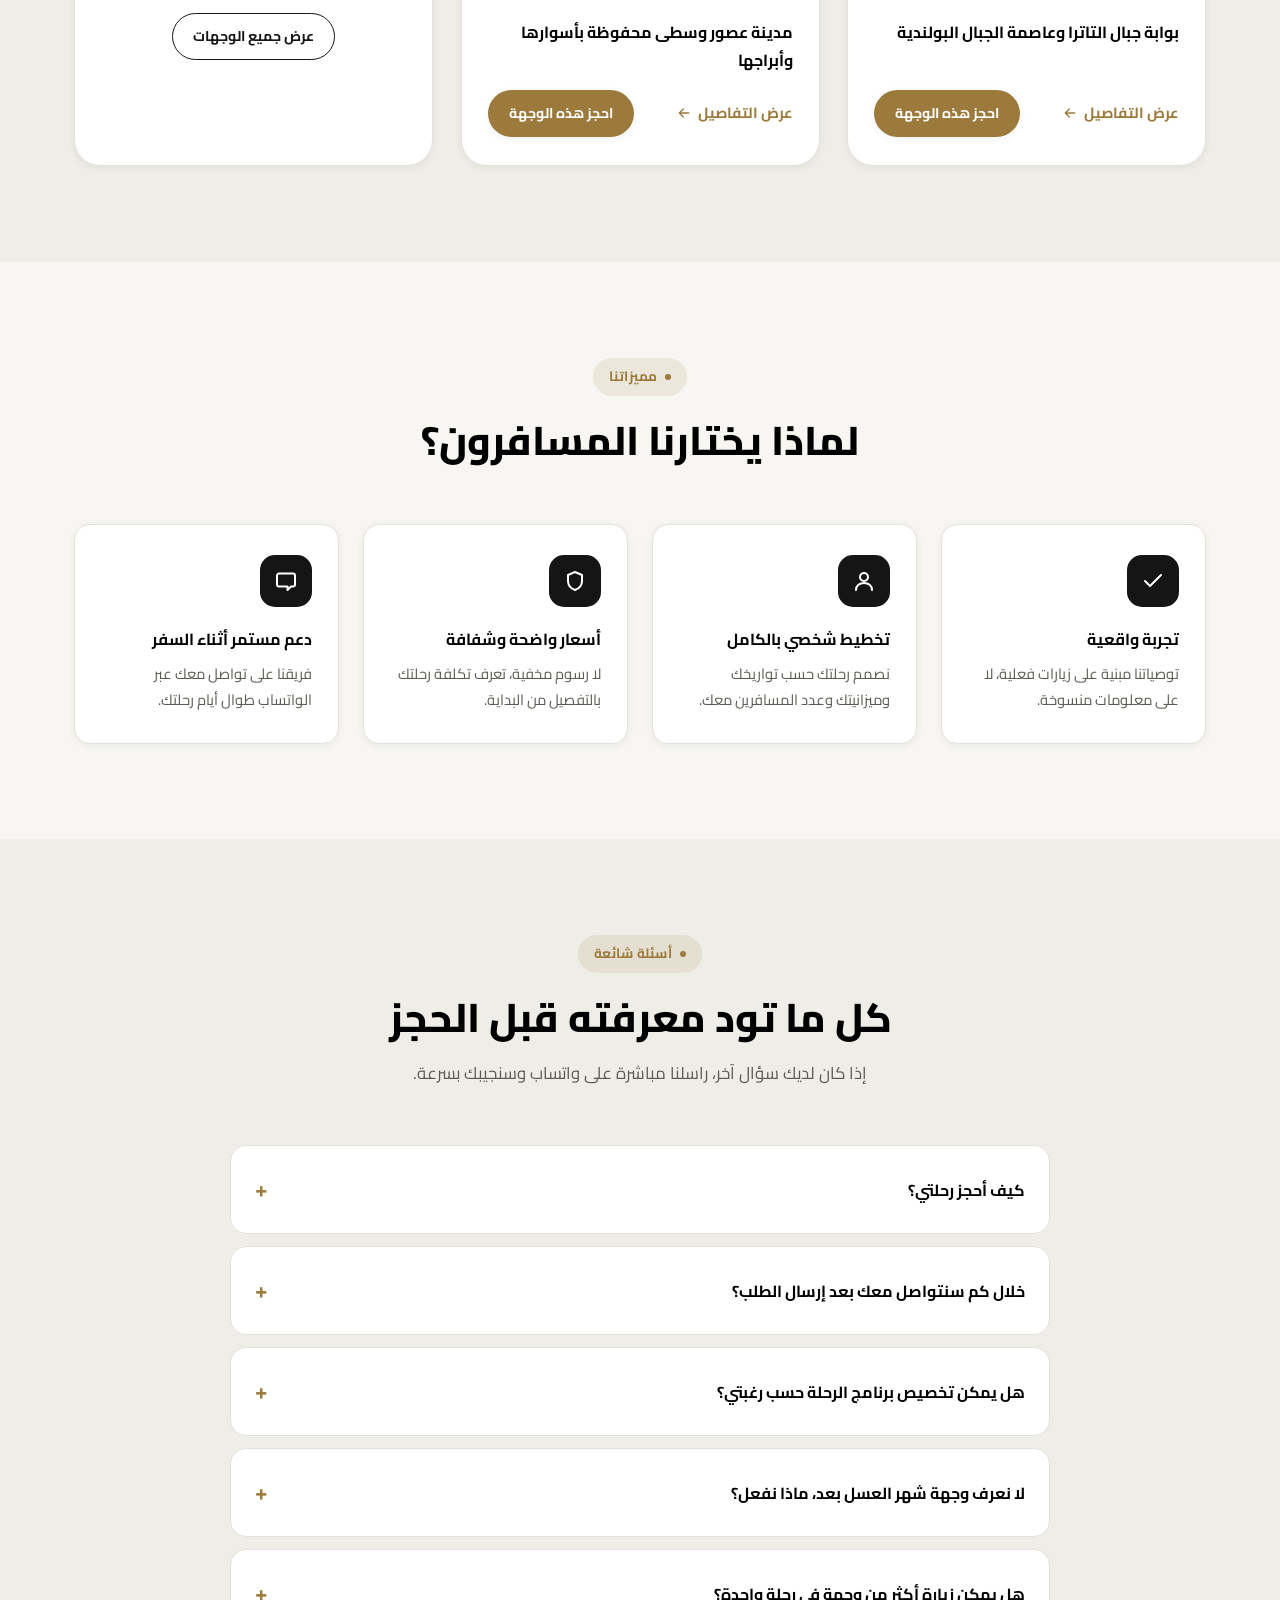
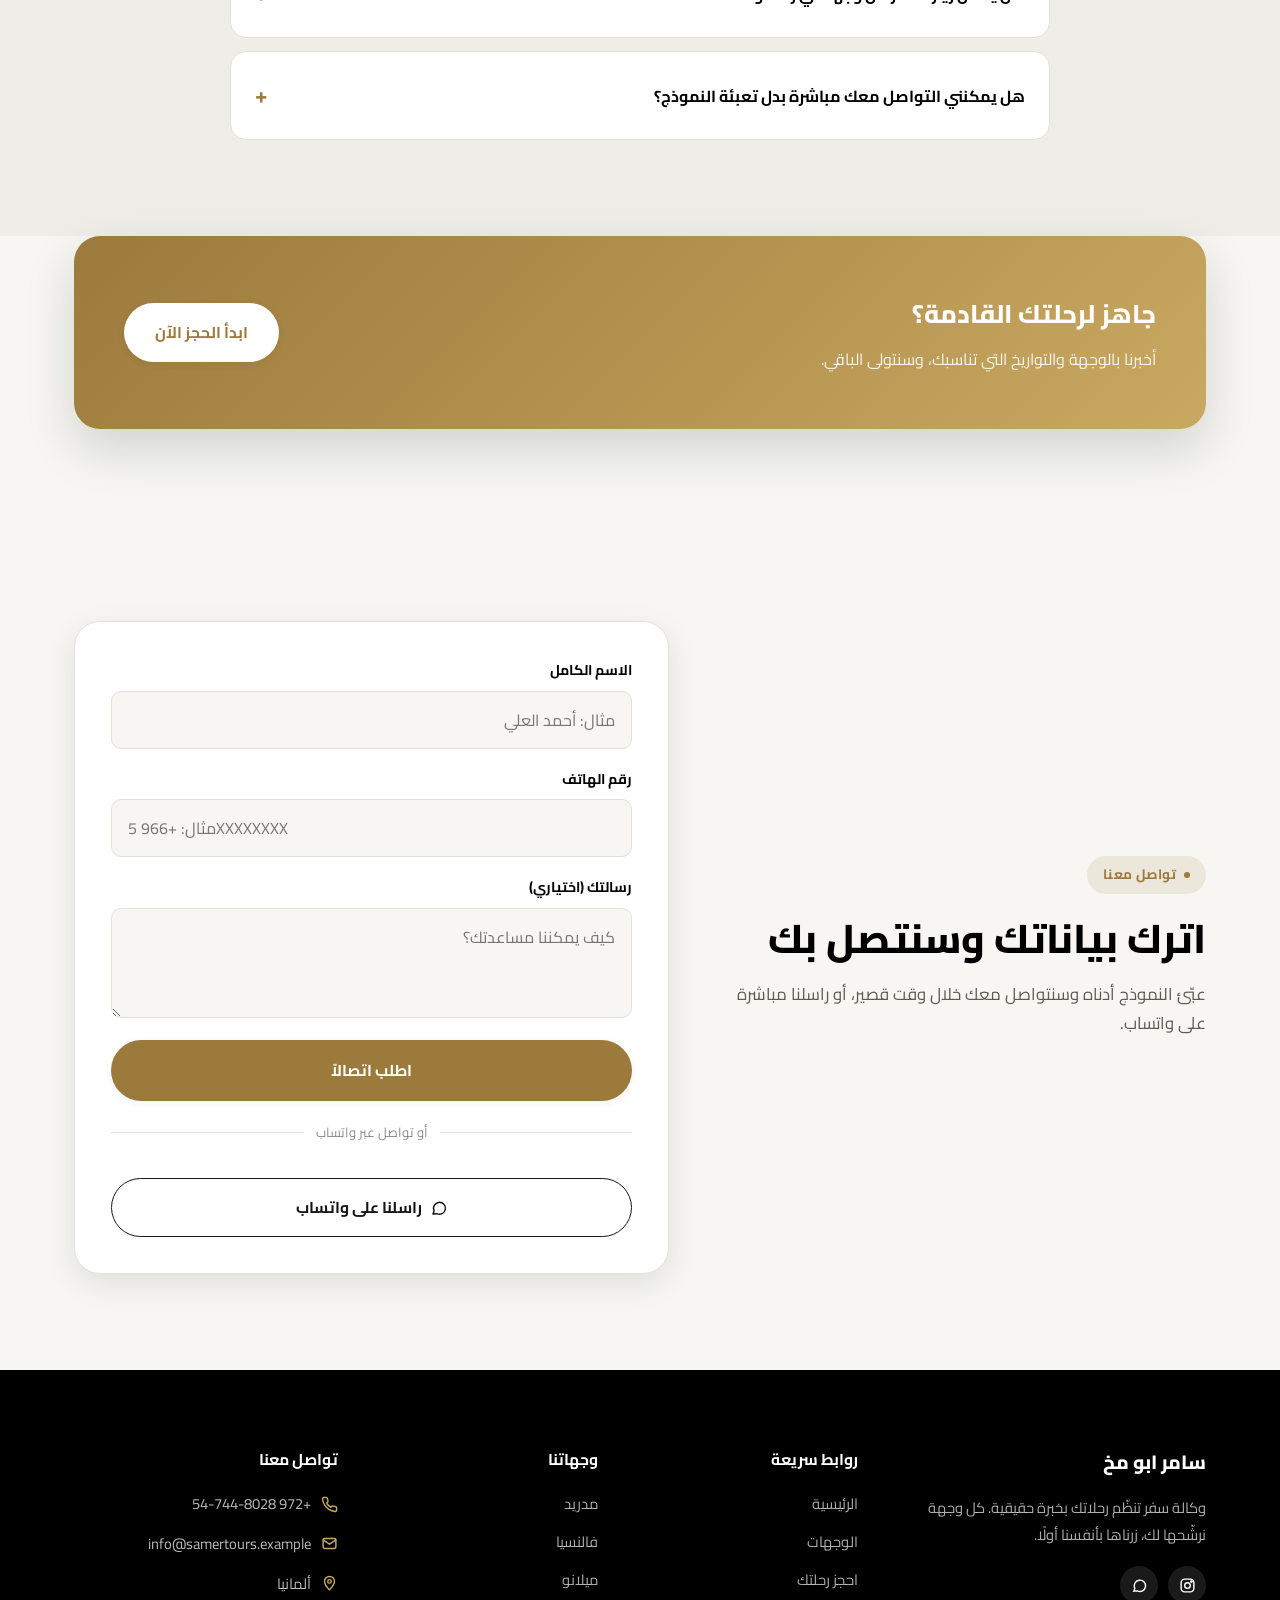
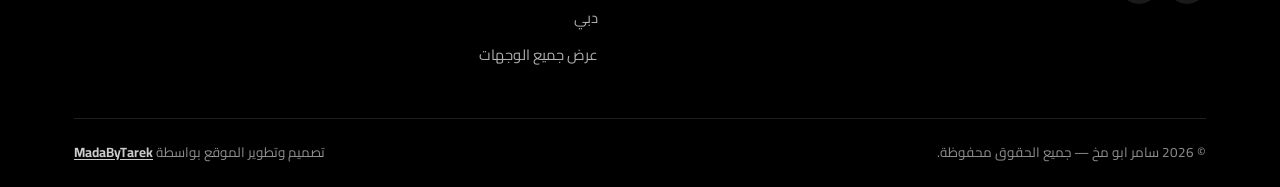
==== commit 09437ac4: "Add dark/light mode, page loader, richer scroll reveal, new mobile menu, fun attractions - Dark/ligh" ====
--- a/index.html
+++ b/index.html
@@ -2,13 +2,19 @@
 <html lang="ar" dir="rtl">
 <head>
 <meta charset="UTF-8">
+<script>(function(){try{var t=localStorage.getItem('samerToursTheme');if(!t){t=(window.matchMedia&&window.matchMedia('(prefers-color-scheme: dark)').matches)?'dark':'light';}document.documentElement.setAttribute('data-theme',t);}catch(e){}})();</script>
 <meta name="viewport" content="width=device-width, initial-scale=1.0">
 <title data-i18n-title="hero_title">سامر ابو مخ | وكالة سفر بخبرة حقيقية</title>
 <meta name="description" content="سامر ابو مخ: وكالة سفر تنظّم رحلاتك بخبرة حقيقية. نزور الوجهة بأنفسنا قبل أن نرشّحها لك.">
 <link rel="icon" href="data:image/svg+xml,%3Csvg xmlns='http://www.w3.org/2000/svg' viewBox='0 0 24 24'%3E%3Crect width='24' height='24' rx='6' fill='%23151515'/%3E%3Cpath d='M12 5l2.5 5L20 12l-5.5 2L12 19l-2.5-5L4 12l5.5-2z' fill='%23C9A961'/%3E%3C/svg%3E">
-<link rel="stylesheet" href="assets/css/style.css">
+<link rel="stylesheet" href="assets/css/style.css?v=4">
 </head>
-<body>
+<body class="loading">
+<div class="page-loader" id="pageLoader" aria-hidden="true">
+  <div class="page-loader-brand" data-i18n="brand_name">سامر ابو مخ</div>
+  <span class="page-loader-ring"></span>
+</div>
+<noscript><style>.page-loader{display:none!important;}body.loading{overflow:visible!important;}</style></noscript>
 <a class="skip-link" href="#main" data-i18n="skip_to_content">تخطي إلى المحتوى</a>
 
 <!-- ============ HEADER ============ -->
@@ -22,14 +28,23 @@
       <a href="destinations.html" data-i18n="nav_destinations">الوجهات</a>
       <a href="booking.html" data-i18n="nav_booking">احجز رحلتك</a>
       <a href="index.html#contact" data-i18n="nav_contact">تواصل معنا</a>
+      <a href="booking.html" class="btn btn-primary nav-cta" data-i18n="nav_cta">احجز الآن</a>
     </nav>
     <div class="header-actions">
+      <button type="button" class="theme-toggle" id="themeToggle" aria-label="Dark mode / الوضع الداكن">
+        <svg class="theme-icon theme-icon-sun" viewBox="0 0 24 24" fill="none" stroke="currentColor" stroke-width="2" stroke-linecap="round" stroke-linejoin="round"><circle cx="12" cy="12" r="4.5"/><path d="M12 2.5v2.4M12 19.1v2.4M4.2 4.2l1.7 1.7M18.1 18.1l1.7 1.7M2.5 12h2.4M19.1 12h2.4M4.2 19.8l1.7-1.7M18.1 5.9l1.7-1.7"/></svg>
+        <svg class="theme-icon theme-icon-moon" viewBox="0 0 24 24" fill="none" stroke="currentColor" stroke-width="2" stroke-linecap="round" stroke-linejoin="round"><path d="M20 14.5A8.5 8.5 0 1 1 9.5 4a7 7 0 0 0 10.5 10.5z"/></svg>
+      </button>
       <div class="lang-switch" role="group" aria-label="Language / اللغة">
         <button type="button" class="lang-btn" data-lang="ar">AR</button>
         <button type="button" class="lang-btn" data-lang="en">EN</button>
       </div>
       <a href="booking.html" class="btn btn-primary btn-sm" data-i18n="nav_cta">احجز الآن</a>
-      <button class="nav-toggle" id="navToggle" aria-label="menu" aria-expanded="false">☰</button>
+      <button class="nav-toggle" id="navToggle" aria-label="menu" aria-expanded="false">
+        <span class="nav-toggle-bar"></span>
+        <span class="nav-toggle-bar"></span>
+        <span class="nav-toggle-bar"></span>
+      </button>
     </div>
   </div>
 </header>
@@ -354,11 +369,11 @@
   <svg viewBox="0 0 32 32" fill="#fff"><path d="M16 3C9 3 3.3 8.6 3.3 15.5c0 2.4.7 4.7 1.9 6.7L3 29l7-2.1c1.9 1.1 4 1.6 6 1.6 7 0 12.7-5.6 12.7-12.5C28.7 8.6 23 3 16 3zm0 22.7c-1.9 0-3.7-.5-5.3-1.5l-.4-.2-4.2 1.2 1.2-4-.3-.4a10.1 10.1 0 0 1-1.6-5.4c0-5.6 4.6-10.1 10.6-10.1s10.6 4.5 10.6 10.1S22 25.7 16 25.7zm5.8-7.6c-.3-.2-1.9-.9-2.2-1-.3-.1-.5-.2-.7.2-.2.3-.8 1-.9 1.2-.2.2-.3.2-.6.1-.3-.2-1.3-.5-2.5-1.5-.9-.8-1.5-1.8-1.7-2.1-.2-.3 0-.5.1-.6.1-.1.3-.3.4-.5.1-.2.2-.3.3-.5.1-.2 0-.4 0-.5-.1-.2-.7-1.7-1-2.3-.2-.6-.5-.5-.7-.5h-.6c-.2 0-.5.1-.8.4-.3.3-1 1-1 2.4s1.1 2.8 1.2 3c.1.2 2.1 3.2 5.1 4.4.7.3 1.3.5 1.7.6.7.2 1.4.2 1.9.1.6-.1 1.9-.8 2.1-1.5.3-.7.3-1.4.2-1.5-.1-.2-.3-.2-.6-.4z"/></svg>
 </a>
 
-<script src="assets/js/i18n.js"></script>
-<script src="assets/js/config.js"></script>
-<script src="assets/js/destinations-data.js"></script>
-<script src="assets/js/render-destinations.js"></script>
-<script src="assets/js/main.js"></script>
-<script src="assets/js/contact-form.js"></script>
+<script src="assets/js/i18n.js?v=4"></script>
+<script src="assets/js/config.js?v=4"></script>
+<script src="assets/js/destinations-data.js?v=4"></script>
+<script src="assets/js/render-destinations.js?v=4"></script>
+<script src="assets/js/main.js?v=4"></script>
+<script src="assets/js/contact-form.js?v=4"></script>
 </body>
 </html>
--- a/assets/css/style.css
+++ b/assets/css/style.css
@@ -22,6 +22,13 @@
   --color-accent-light: #B9955A;
   --color-gold: #C9A961;
 
+  /* Text-only roles kept separate from --color-primary(-dark), which also
+     serve as dark UI-block backgrounds (buttons/badges/footer) paired with
+     hardcoded white text — these two can be re-themed for dark mode without
+     touching those backgrounds. */
+  --color-heading: #000000;
+  --color-accent-strong: #151515;
+
   --color-success-bg: #EAF6EE;
   --color-success-ink: #1E6B3C;
   --color-error-bg: #FBEAE7;
@@ -51,6 +58,27 @@
   --container: 1180px;
   --header-h: 76px;
 }
+
+/* ---------- Dark mode ---------- */
+html[data-theme="dark"]{
+  --color-bg: #121212;
+  --color-surface: #1C1C1B;
+  --color-surface-alt: #262624;
+  --color-ink: #F1EFE9;
+  --color-ink-soft: #B6B4AB;
+  --color-ink-faint: #85837A;
+  --color-border: #333331;
+
+  --color-heading: #F5F3EC;
+  --color-accent-strong: #D8B878;
+
+  --color-success-bg: #163222;
+  --color-success-ink: #7FD9A0;
+  --color-error-bg: #3A1F1A;
+  --color-error-ink: #F29A82;
+}
+html{ transition: background-color .3s ease; }
+body{ transition: background-color .3s ease, color .3s ease; }
 
 /* ---------- Reset ---------- */
 *, *::before, *::after{ box-sizing: border-box; }
@@ -70,7 +98,7 @@
 h1,h2,h3,h4,p,figure{ margin: 0; }
 button{ font-family: inherit; cursor: pointer; }
 input, select, textarea{ font-family: inherit; font-size: 1rem; }
-::selection{ background: var(--color-gold); color: var(--color-primary-dark); }
+::selection{ background: var(--color-gold); color: var(--color-heading); }
 
 html[dir="ltr"] body{ letter-spacing: 0; }
 html[dir="ltr"]{ --font-script: 'Caveat', cursive; }
@@ -86,12 +114,30 @@
 @media (max-width: 720px){ section{ padding-block: 64px; } }
 
 /* ---------- Reveal on scroll ---------- */
-.reveal{ opacity: 0; transform: translateY(24px); transition: opacity .7s ease, transform .7s ease; }
-.reveal.in-view{ opacity: 1; transform: translateY(0); }
+.reveal{
+  opacity: 0; transform: translateY(34px) scale(.97);
+  transition: opacity .8s cubic-bezier(.16,.84,.44,1), transform .8s cubic-bezier(.16,.84,.44,1);
+  will-change: opacity, transform;
+}
+.reveal.in-view{ opacity: 1; transform: translateY(0) scale(1); }
 .reveal-delay-1{ transition-delay: .08s; }
 .reveal-delay-2{ transition-delay: .16s; }
 .reveal-delay-3{ transition-delay: .24s; }
 .reveal-delay-4{ transition-delay: .32s; }
+
+/* Auto-stagger for card grids where each item carries its own .reveal class */
+.dest-grid > .reveal:nth-child(2),
+.why-grid > .reveal:nth-child(2),
+.hotels-grid > .reveal:nth-child(2){ transition-delay: .08s; }
+.dest-grid > .reveal:nth-child(3),
+.why-grid > .reveal:nth-child(3),
+.hotels-grid > .reveal:nth-child(3){ transition-delay: .16s; }
+.dest-grid > .reveal:nth-child(4),
+.why-grid > .reveal:nth-child(4){ transition-delay: .24s; }
+.dest-grid > .reveal:nth-child(5),
+.why-grid > .reveal:nth-child(5){ transition-delay: .32s; }
+.dest-grid > .reveal:nth-child(6),
+.why-grid > .reveal:nth-child(6){ transition-delay: .4s; }
 
 /* ---------- Buttons ---------- */
 .btn{
@@ -110,7 +156,7 @@
 .btn-sm{ padding: 10px 20px; font-size: .88rem; }
 .btn-primary{ background: var(--color-accent); color: #fff; box-shadow: var(--shadow-sm); }
 .btn-primary:hover{ background: var(--color-accent-light); transform: translateY(-2px); box-shadow: var(--shadow-md); }
-.btn-outline{ background: transparent; color: var(--color-primary); border-color: var(--color-primary); }
+.btn-outline{ background: transparent; color: var(--color-accent-strong); border-color: var(--color-accent-strong); }
 .btn-outline:hover{ background: var(--color-primary); color: #fff; transform: translateY(-2px); }
 .btn-ghost-light{ background: rgba(255,255,255,.12); color: #fff; border-color: rgba(255,255,255,.55); backdrop-filter: blur(4px); }
 .btn-ghost-light:hover{ background: rgba(255,255,255,.22); transform: translateY(-2px); }
@@ -135,7 +181,7 @@
 
 .section-head{ max-width: 640px; margin-inline: auto; text-align: center; margin-bottom: 56px; }
 .section-head.align-start{ margin-inline: 0; text-align: start; }
-.section-title{ font-size: clamp(1.7rem, 3.2vw, 2.5rem); font-weight: 800; color: var(--color-primary-dark); line-height: 1.35; }
+.section-title{ font-size: clamp(1.7rem, 3.2vw, 2.5rem); font-weight: 800; color: var(--color-heading); line-height: 1.35; }
 .section-subtitle{ margin-top: 14px; color: var(--color-ink-soft); font-size: 1.05rem; }
 
 /* ---------- Header ---------- */
@@ -169,7 +215,7 @@
 }
 .header-inner{ display: flex; align-items: center; justify-content: space-between; gap: 24px; }
 
-.brand{ display: flex; align-items: center; gap: 10px; font-weight: 800; font-size: 1.22rem; color: var(--color-primary-dark); flex-shrink: 0; transition: font-size .25s ease; }
+.brand{ display: flex; align-items: center; gap: 10px; font-weight: 800; font-size: 1.22rem; color: var(--color-heading); flex-shrink: 0; transition: font-size .25s ease; }
 .site-header.scrolled .brand{ font-size: 1.05rem; }
 .brand-mark{ width: 38px; height: 38px; border-radius: 11px; background: var(--color-primary); display: flex; align-items: center; justify-content: center; flex-shrink: 0; transition: width .25s ease, height .25s ease; }
 .site-header.scrolled .brand-mark{ width: 32px; height: 32px; }
@@ -177,7 +223,7 @@
 
 .main-nav{ display: flex; align-items: center; gap: 34px; }
 .main-nav a{ font-weight: 600; color: var(--color-ink-soft); font-size: .98rem; position: relative; padding-block: 6px; transition: color .2s ease; }
-.main-nav a:hover, .main-nav a.active{ color: var(--color-primary); }
+.main-nav a:hover, .main-nav a.active{ color: var(--color-accent-strong); }
 .main-nav a::after{
   content: ""; position: absolute; inset-inline-start: 0; bottom: 0; height: 2px; width: 0;
   background: var(--color-accent); transition: width .22s ease;
@@ -189,20 +235,67 @@
 .lang-btn{ border: none; background: transparent; padding: 6px 14px; border-radius: var(--radius-pill); font-weight: 700; font-size: .82rem; color: var(--color-ink-soft); transition: all .2s ease; }
 .lang-btn.active{ background: var(--color-primary); color: #fff; }
 
-.nav-toggle{ display: none; border: none; background: transparent; font-size: 1.5rem; color: var(--color-primary-dark); line-height: 1; padding: 6px; }
+.theme-toggle{
+  width: 38px; height: 38px; border-radius: 50%; flex-shrink: 0;
+  border: 1px solid var(--color-border); background: var(--color-surface-alt);
+  display: flex; align-items: center; justify-content: center; color: var(--color-heading);
+  transition: background-color .2s ease, color .2s ease, transform .2s ease;
+}
+.theme-toggle:hover{ transform: rotate(-12deg); }
+.theme-icon{ width: 18px; height: 18px; }
+.theme-icon-moon{ display: none; }
+html[data-theme="dark"] .theme-icon-sun{ display: none; }
+html[data-theme="dark"] .theme-icon-moon{ display: block; }
+
+.nav-cta{ display: none; }
+
+.nav-toggle{
+  display: none; position: relative; z-index: 101; width: 40px; height: 40px;
+  border: none; background: transparent; padding: 0;
+  flex-direction: column; align-items: center; justify-content: center; gap: 5px;
+}
+.nav-toggle-bar{
+  width: 22px; height: 2px; border-radius: 2px; background: var(--color-heading);
+  transition: transform .3s cubic-bezier(.4,0,.2,1), opacity .2s ease, background-color .2s ease;
+}
+.nav-toggle[aria-expanded="true"] .nav-toggle-bar{ background: #fff; }
+.nav-toggle[aria-expanded="true"] .nav-toggle-bar:nth-child(1){ transform: translateY(7px) rotate(45deg); }
+.nav-toggle[aria-expanded="true"] .nav-toggle-bar:nth-child(2){ opacity: 0; }
+.nav-toggle[aria-expanded="true"] .nav-toggle-bar:nth-child(3){ transform: translateY(-7px) rotate(-45deg); }
 
 @media (max-width: 960px){
   .main-nav{
-    position: fixed; inset-inline: 0; top: var(--header-h);
-    background: var(--color-surface); border-bottom: 1px solid var(--color-border);
-    flex-direction: column; align-items: stretch; gap: 0; padding: 8px 24px 20px;
-    transform: translateY(-8px); opacity: 0; visibility: hidden; pointer-events: none;
-    transition: opacity .2s ease, transform .2s ease, visibility .2s;
-    box-shadow: var(--shadow-md);
+    position: fixed; inset: 0; z-index: 99;
+    background: var(--color-primary-dark);
+    background-image: radial-gradient(rgba(255,255,255,.05) 1.5px, transparent 1.5px);
+    background-size: 26px 26px;
+    flex-direction: column; align-items: center; justify-content: center; gap: 2px;
+    padding: 90px 28px 48px;
+    opacity: 0; visibility: hidden; pointer-events: none;
+    transform: scale(1.04);
+    transition: opacity .4s cubic-bezier(.16,.84,.44,1), transform .4s cubic-bezier(.16,.84,.44,1), visibility .4s;
   }
-  .main-nav.open{ transform: translateY(0); opacity: 1; visibility: visible; pointer-events: auto; }
-  .main-nav a{ padding-block: 14px; border-bottom: 1px solid var(--color-border); }
-  .nav-toggle{ display: block; }
+  .main-nav.open{ transform: scale(1); opacity: 1; visibility: visible; pointer-events: auto; }
+  .main-nav a{
+    font-size: 1.45rem; font-weight: 700; color: rgba(255,255,255,.85);
+    padding-block: 15px; border-bottom: none; width: 100%; max-width: 320px; text-align: center;
+    opacity: 0; transform: translateY(16px);
+    transition: opacity .45s ease, transform .45s ease, color .2s ease;
+  }
+  .main-nav a::after{ display: none; }
+  .main-nav a:hover, .main-nav a.active{ color: var(--color-gold); }
+  .main-nav.open a{ opacity: 1; transform: translateY(0); }
+  .main-nav.open a:nth-child(1){ transition-delay: .1s; }
+  .main-nav.open a:nth-child(2){ transition-delay: .16s; }
+  .main-nav.open a:nth-child(3){ transition-delay: .22s; }
+  .main-nav.open a:nth-child(4){ transition-delay: .28s; }
+  .main-nav.open .nav-cta{ transition-delay: .34s; }
+  .nav-cta{
+    display: inline-flex; margin-top: 18px;
+    opacity: 0; transform: translateY(16px);
+    transition: opacity .45s ease, transform .45s ease;
+  }
+  .nav-toggle{ display: flex; }
   .header-actions .btn-sm{ display: none; }
 }
 
@@ -268,9 +361,9 @@
 @media (max-width: 900px){ .about-grid{ grid-template-columns: 1fr; gap: 40px; } }
 .about-points{ display: flex; flex-direction: column; gap: 22px; margin-top: 32px; }
 .about-point{ display: flex; gap: 16px; align-items: flex-start; }
-.about-point-icon{ width: 46px; height: 46px; border-radius: 13px; background: var(--color-surface-alt); display: flex; align-items: center; justify-content: center; flex-shrink: 0; color: var(--color-primary); }
+.about-point-icon{ width: 46px; height: 46px; border-radius: 13px; background: var(--color-surface-alt); display: flex; align-items: center; justify-content: center; flex-shrink: 0; color: var(--color-accent-strong); }
 .about-point-icon svg{ width: 22px; height: 22px; }
-.about-point-title{ font-weight: 700; color: var(--color-primary-dark); }
+.about-point-title{ font-weight: 700; color: var(--color-heading); }
 .about-point-desc{ font-size: .94rem; color: var(--color-ink-soft); margin-top: 3px; }
 
 .about-panel{
@@ -292,7 +385,7 @@
 .about-panel-foot{ margin-top: 22px; display: flex; align-items: center; gap: 12px; }
 .about-panel-avatar{ width: 46px; height: 46px; border-radius: 50%; background: var(--color-primary); color: #fff; display: flex; align-items: center; justify-content: center; font-weight: 800; overflow: hidden; flex-shrink: 0; }
 .about-panel-avatar img{ width: 100%; height: 100%; object-fit: cover; }
-.about-panel-name{ font-weight: 700; color: var(--color-primary-dark); font-size: .95rem; }
+.about-panel-name{ font-weight: 700; color: var(--color-heading); font-size: .95rem; }
 .about-panel-role{ font-size: .82rem; color: var(--color-ink-faint); }
 
 /* ---------- Destination cards ---------- */
@@ -330,7 +423,7 @@
 .dest-name{ position: relative; z-index: 1; font-size: 1.5rem; font-weight: 800; margin-top: 0; }
 
 .dest-body{ padding: 24px 26px 28px; display: flex; flex-direction: column; gap: 16px; flex: 1; }
-.dest-tagline{ font-weight: 700; color: var(--color-primary-dark); font-size: 1rem; }
+.dest-tagline{ font-weight: 700; color: var(--color-heading); font-size: 1rem; }
 .dest-desc{ color: var(--color-ink-soft); font-size: .93rem; }
 .dest-card-foot{ margin-top: auto; display: flex; align-items: center; justify-content: space-between; gap: 12px; }
 .dest-link{ font-weight: 700; color: var(--color-accent); font-size: .92rem; display: inline-flex; align-items: center; gap: 6px; }
@@ -359,12 +452,12 @@
 .dest-full-cover svg{ width: 100%; height: 92px; }
 .dest-full-body{ padding: 34px 34px; }
 .dest-full-title-row{ display: flex; align-items: baseline; gap: 12px; flex-wrap: wrap; margin-bottom: 6px; }
-.dest-full-name{ font-size: 1.6rem; font-weight: 800; color: var(--color-primary-dark); }
+.dest-full-name{ font-size: 1.6rem; font-weight: 800; color: var(--color-heading); }
 .dest-full-country{ font-size: .9rem; color: var(--color-ink-faint); font-weight: 600; }
 .dest-full-tagline{ color: var(--color-accent); font-weight: 700; margin-bottom: 14px; }
 .dest-full-desc{ color: var(--color-ink-soft); }
 
-.attractions-title{ margin-top: 26px; margin-bottom: 14px; font-weight: 800; color: var(--color-primary-dark); font-size: 1rem; display: flex; align-items: center; gap: 8px; }
+.attractions-title{ margin-top: 26px; margin-bottom: 14px; font-weight: 800; color: var(--color-heading); font-size: 1rem; display: flex; align-items: center; gap: 8px; }
 .attractions-title svg{ width: 18px; height: 18px; color: var(--color-accent); }
 .attractions-list{ display: grid; grid-template-columns: repeat(2, 1fr); gap: 10px 20px; margin-bottom: 26px; }
 @media (max-width: 500px){ .attractions-list{ grid-template-columns: 1fr; } }
@@ -376,7 +469,7 @@
   background: var(--color-surface-alt); border: 1px dashed var(--color-border);
   border-radius: var(--radius-md); padding: 22px 26px; margin-top: 10px;
 }
-.other-dest-note p{ font-weight: 600; color: var(--color-primary-dark); }
+.other-dest-note p{ font-weight: 600; color: var(--color-heading); }
 
 /* ---------- Why choose us ---------- */
 .why-grid{ display: grid; grid-template-columns: repeat(4, 1fr); gap: 24px; }
@@ -386,7 +479,7 @@
 .why-card:hover{ transform: translateY(-4px); box-shadow: var(--shadow-md); }
 .why-icon{ width: 52px; height: 52px; border-radius: 15px; background: var(--color-primary); color: #fff; display: flex; align-items: center; justify-content: center; margin-bottom: 18px; }
 .why-icon svg{ width: 24px; height: 24px; }
-.why-title{ font-weight: 700; color: var(--color-primary-dark); margin-bottom: 8px; }
+.why-title{ font-weight: 700; color: var(--color-heading); margin-bottom: 8px; }
 .why-desc{ font-size: .92rem; color: var(--color-ink-soft); }
 
 .section-alt{ background: var(--color-surface-alt); }
@@ -396,7 +489,7 @@
 .faq-item{ background: var(--color-surface); border: 1px solid var(--color-border); border-radius: var(--radius-md); padding: 6px 24px; }
 .faq-item summary{
   cursor: pointer; list-style: none; padding-block: 18px; font-weight: 700;
-  color: var(--color-primary-dark); display: flex; align-items: center; justify-content: space-between; gap: 16px;
+  color: var(--color-heading); display: flex; align-items: center; justify-content: space-between; gap: 16px;
 }
 .faq-item summary::-webkit-details-marker{ display: none; }
 .faq-item summary::after{ content: "+"; font-size: 1.4rem; color: var(--color-accent); flex-shrink: 0; transition: transform .2s ease; }
@@ -463,7 +556,7 @@
   background: var(--color-surface); border: 1px solid var(--color-border);
   border-radius: var(--radius-lg); padding: 40px; box-shadow: var(--shadow-md);
 }
-.form-section-title{ font-weight: 800; color: var(--color-primary-dark); font-size: 1.05rem; margin-bottom: 22px; padding-bottom: 14px; border-bottom: 1px solid var(--color-border); display: flex; align-items: center; gap: 8px; }
+.form-section-title{ font-weight: 800; color: var(--color-heading); font-size: 1.05rem; margin-bottom: 22px; padding-bottom: 14px; border-bottom: 1px solid var(--color-border); display: flex; align-items: center; gap: 8px; }
 .form-section-title svg{ width: 19px; height: 19px; color: var(--color-accent); }
 .form-section + .form-section{ margin-top: 34px; }
 
@@ -472,20 +565,20 @@
 @media (max-width: 620px){ .form-row, .form-row.cols-3{ grid-template-columns: 1fr; } }
 
 .form-group{ display: flex; flex-direction: column; gap: 8px; }
-.form-group label{ font-size: .88rem; font-weight: 700; color: var(--color-primary-dark); }
+.form-group label{ font-size: .88rem; font-weight: 700; color: var(--color-heading); }
 .form-group .req{ color: var(--color-accent); }
 .form-control{
   width: 100%; padding: 13px 16px; border-radius: var(--radius-sm);
   border: 1.5px solid var(--color-border); background: var(--color-bg);
   color: var(--color-ink); transition: border-color .2s ease, box-shadow .2s ease, background-color .2s ease;
 }
-.form-control:focus{ outline: none; border-color: var(--color-primary); background: #fff; box-shadow: 0 0 0 4px rgba(156,122,60,.14); }
+.form-control:focus{ outline: none; border-color: var(--color-accent-strong); background: var(--color-surface); box-shadow: 0 0 0 4px rgba(156,122,60,.14); }
 select.form-control{ appearance: none; background-image: url("data:image/svg+xml,%3Csvg xmlns='http://www.w3.org/2000/svg' viewBox='0 0 20 20' fill='none' stroke='%2356645F' stroke-width='2'%3E%3Cpath d='M5 8l5 5 5-5'/%3E%3C/svg%3E"); background-repeat: no-repeat; background-position: left 14px center; background-size: 16px; padding-inline-start: 40px; }
 html[dir="rtl"] select.form-control{ background-position: left 14px center; }
 textarea.form-control{ resize: vertical; min-height: 110px; }
 
 .checkbox-row{ display: flex; align-items: center; gap: 10px; }
-.checkbox-row input[type="checkbox"]{ width: 18px; height: 18px; accent-color: var(--color-primary); }
+.checkbox-row input[type="checkbox"]{ width: 18px; height: 18px; accent-color: var(--color-accent-strong); }
 .checkbox-row label{ font-size: .9rem; color: var(--color-ink-soft); font-weight: 500; }
 
 .hidden{ display: none !important; }
@@ -502,10 +595,10 @@
 
 .booking-sidebar{ display: flex; flex-direction: column; gap: 22px; position: sticky; top: calc(var(--header-h) + 24px); }
 .side-card{ background: var(--color-surface); border: 1px solid var(--color-border); border-radius: var(--radius-lg); padding: 30px; box-shadow: var(--shadow-sm); }
-.side-card-title{ font-weight: 800; color: var(--color-primary-dark); margin-bottom: 10px; }
+.side-card-title{ font-weight: 800; color: var(--color-heading); margin-bottom: 10px; }
 .side-card-text{ font-size: .92rem; color: var(--color-ink-soft); margin-bottom: 20px; }
-.side-contact-btn{ display: flex; align-items: center; gap: 12px; padding: 14px 16px; border-radius: var(--radius-sm); background: var(--color-surface-alt); margin-bottom: 10px; font-weight: 700; font-size: .92rem; color: var(--color-primary-dark); transition: background .2s ease; }
-.side-contact-btn:hover{ background: #E9DFC6; }
+.side-contact-btn{ display: flex; align-items: center; gap: 12px; padding: 14px 16px; border-radius: var(--radius-sm); background: var(--color-surface-alt); margin-bottom: 10px; font-weight: 700; font-size: .92rem; color: var(--color-heading); transition: background .2s ease; }
+.side-contact-btn:hover{ background: rgba(156,122,60,.16); }
 .side-contact-btn svg{ width: 19px; height: 19px; color: var(--color-accent); flex-shrink: 0; }
 .side-card-mini-list{ display: flex; flex-direction: column; gap: 14px; }
 .side-card-mini-item{ display: flex; gap: 12px; align-items: flex-start; }
@@ -516,7 +609,7 @@
 /* ---------- Region sections (destinations page) ---------- */
 .region-section{ margin-bottom: 56px; }
 .region-title{
-  font-size: 1.3rem; font-weight: 800; color: var(--color-primary-dark);
+  font-size: 1.3rem; font-weight: 800; color: var(--color-heading);
   margin-bottom: 22px; padding-inline-start: 16px; border-inline-start: 4px solid var(--color-accent);
 }
 
@@ -538,7 +631,7 @@
 .form-offer-note{
   background: var(--color-surface-alt); border: 1px dashed var(--color-border);
   border-radius: var(--radius-sm); padding: 14px 18px; font-size: .9rem;
-  font-weight: 600; color: var(--color-primary-dark);
+  font-weight: 600; color: var(--color-heading);
 }
 
 /* ---------- Floating WhatsApp button ---------- */
@@ -584,7 +677,7 @@
 .hotels-grid{ display: grid; grid-template-columns: repeat(2, 1fr); gap: 14px; }
 @media (max-width: 560px){ .hotels-grid{ grid-template-columns: 1fr; } }
 .hotel-card{ background: var(--color-surface-alt); border: 1px solid var(--color-border); border-radius: var(--radius-sm); padding: 16px 18px; }
-.hotel-name{ font-weight: 700; color: var(--color-primary-dark); }
+.hotel-name{ font-weight: 700; color: var(--color-heading); }
 .hotel-note{ font-size: .85rem; color: var(--color-ink-soft); margin-top: 4px; }
 
 .photo-credit{ margin-top: 30px; font-size: .78rem; color: var(--color-ink-faint); }
@@ -662,10 +755,10 @@
 .trip-type-toggle{ display: flex; gap: 12px; margin-bottom: 24px; }
 .toggle-pill{ position: relative; flex: 1; text-align: center; padding: 14px; border: 1.5px solid var(--color-border); border-radius: var(--radius-sm); cursor: pointer; font-weight: 700; font-size: .92rem; color: var(--color-ink-soft); transition: border-color .2s ease, background-color .2s ease, color .2s ease; }
 .toggle-pill input{ position: absolute; opacity: 0; pointer-events: none; }
-.toggle-pill.active{ border-color: var(--color-primary); background: rgba(156,122,60,.12); color: var(--color-primary-dark); }
+.toggle-pill.active{ border-color: var(--color-accent-strong); background: rgba(156,122,60,.12); color: var(--color-heading); }
 
 .stop-row{ background: var(--color-surface-alt); border: 1px dashed var(--color-border); border-radius: var(--radius-md); padding: 18px 20px; margin-bottom: 14px; position: relative; }
-.stop-row-title{ font-weight: 700; color: var(--color-primary-dark); margin-bottom: 12px; font-size: .9rem; display: flex; align-items: center; justify-content: space-between; }
+.stop-row-title{ font-weight: 700; color: var(--color-heading); margin-bottom: 12px; font-size: .9rem; display: flex; align-items: center; justify-content: space-between; }
 .stop-remove-btn{ background: none; border: none; color: var(--color-error-ink); font-weight: 700; cursor: pointer; font-size: .82rem; padding: 2px 6px; }
 .add-stop-btn{ margin-bottom: 22px; }
 
@@ -677,7 +770,7 @@
 }
 .quiz-question{ margin-bottom: 18px; }
 .quiz-question:last-child{ margin-bottom: 0; }
-.quiz-question-title{ font-weight: 700; color: var(--color-primary-dark); margin-bottom: 10px; font-size: .92rem; }
+.quiz-question-title{ font-weight: 700; color: var(--color-heading); margin-bottom: 10px; font-size: .92rem; }
 .quiz-options{ display: flex; flex-wrap: wrap; gap: 10px; }
 .quiz-option{ position: relative; border: 1.5px solid var(--color-border); border-radius: var(--radius-pill); padding: 9px 18px; font-size: .86rem; cursor: pointer; color: var(--color-ink-soft); background: var(--color-surface); transition: border-color .2s ease, background-color .2s ease, color .2s ease; }
 .quiz-option input{ position: absolute; opacity: 0; pointer-events: none; }
@@ -694,3 +787,36 @@
 /* ---------- Misc ---------- */
 .skip-link{ position: absolute; inset-inline-start: -999px; top: 0; background: var(--color-primary); color: #fff; padding: 12px 20px; z-index: 1000; border-radius: 0 0 10px 10px; }
 .skip-link:focus{ inset-inline-start: 0; }
+
+body.nav-open{ overflow: hidden; }
+/* backdrop-filter on .site-header creates a new containing block for any
+   position:fixed descendant (the full-screen mobile nav), trapping it inside
+   the header's own box instead of the viewport — drop the filter while open. */
+body.nav-open .site-header{ backdrop-filter: none; }
+
+/* ---------- Page loader ---------- */
+body.loading{ overflow: hidden; }
+.page-loader{
+  position: fixed; inset: 0; z-index: 9999;
+  background: var(--color-primary-dark);
+  display: flex; flex-direction: column; align-items: center; justify-content: center; gap: 22px;
+  transition: opacity .5s ease, visibility .5s;
+  /* CSS-only safety net: hide on its own even if JS never runs/errors. */
+  animation: loader-auto-hide 0s linear 2.5s forwards;
+}
+@keyframes loader-auto-hide{ to{ opacity: 0; visibility: hidden; pointer-events: none; } }
+.page-loader-brand{
+  font-family: var(--font-script); color: var(--color-gold); font-size: 1.9rem; font-weight: 700;
+  opacity: 0; animation: loader-fade-in .6s ease .1s forwards;
+}
+.page-loader-ring{
+  width: 38px; height: 38px; border-radius: 50%;
+  border: 2.5px solid rgba(201,169,97,.22); border-top-color: var(--color-gold);
+  animation: loader-spin .8s linear infinite;
+}
+.page-loader.loaded{ opacity: 0; visibility: hidden; pointer-events: none; }
+@keyframes loader-spin{ to{ transform: rotate(360deg); } }
+@keyframes loader-fade-in{ to{ opacity: 1; } }
+@media (prefers-reduced-motion: reduce){
+  .page-loader-ring{ animation: none; border-top-color: rgba(201,169,97,.22); }
+}
